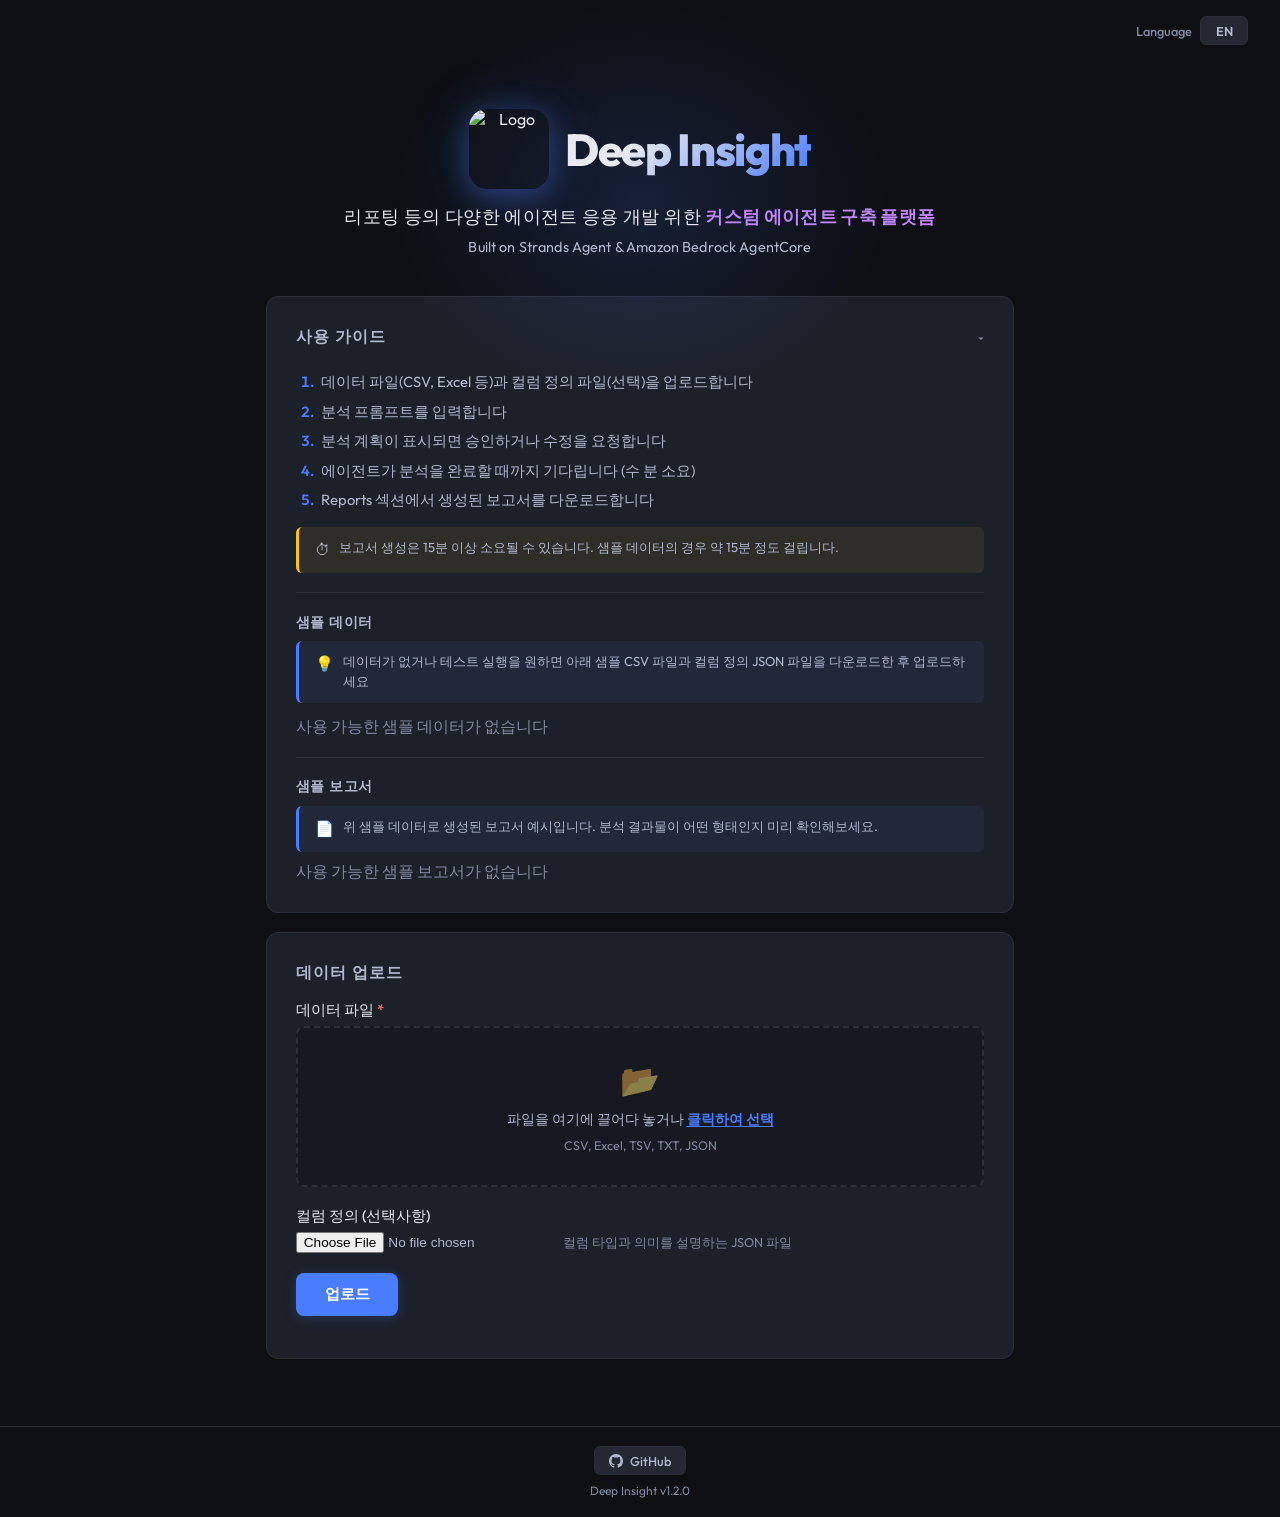
==== deep-insight-web/static/index.html @ 96669c36 "[ADD] Web UI v1.1.0 — deep-insight-web with browser-based data analysis interface" ====
<!DOCTYPE html>
<html lang="ko">
<head>
    <meta charset="UTF-8">
    <meta name="viewport" content="width=device-width, initial-scale=1.0">
    <title>Deep Insight</title>
    <link rel="preconnect" href="https://fonts.googleapis.com">
    <link href="https://fonts.googleapis.com/css2?family=Outfit:wght@300;400;500;600;700;800&family=JetBrains+Mono:wght@400;500&display=swap" rel="stylesheet">
    <style>
        :root {
            --bg-deep: #0d0f13;
            --bg-surface: #161921;
            --bg-card: #1c2029;
            --bg-elevated: #232833;
            --border: #2a2f3a;
            --border-hover: #3d445a;
            --text-primary: #e8eaf0;
            --text-secondary: #b0b8ce;
            --text-muted: #7f88a0;
            --accent: #4a7cff;
            --accent-glow: rgba(74, 124, 255, 0.15);
            --accent-hover: #6190ff;
            --green: #34d399;
            --green-bg: rgba(52, 211, 153, 0.1);
            --green-border: rgba(52, 211, 153, 0.25);
            --red: #f87171;
            --amber: #fbbf24;
            --radius: 12px;
            --radius-sm: 8px;
            --radius-xs: 6px;
            --font-display: 'Outfit', sans-serif;
            --font-mono: 'JetBrains Mono', monospace;
        }

        * { margin: 0; padding: 0; box-sizing: border-box; }

        body {
            font-family: var(--font-display);
            background: var(--bg-deep);
            color: var(--text-primary);
            min-height: 100vh;
            display: flex;
            flex-direction: column;
        }

        /* ===== Top Bar ===== */
        .top-bar {
            display: flex;
            justify-content: flex-end;
            padding: 1rem 2rem;
        }
        .lang-area { display: flex; align-items: center; gap: 0.5rem; }
        .lang-label { color: var(--text-muted); font-size: 0.8rem; font-weight: 500; }
        .lang-toggle {
            background: var(--bg-elevated);
            color: var(--text-secondary);
            border: 1px solid var(--border);
            border-radius: var(--radius-xs);
            padding: 0.35rem 0.9rem;
            font-size: 0.8rem;
            font-family: var(--font-display);
            font-weight: 600;
            cursor: pointer;
            transition: all 0.2s;
        }
        .lang-toggle:hover { color: var(--text-primary); border-color: var(--border-hover); background: var(--bg-card); }

        /* ===== Hero Section ===== */
        .hero {
            text-align: center;
            padding: 3rem 1rem 2.5rem;
            position: relative;
        }
        .hero::before {
            content: '';
            position: absolute;
            top: -60px;
            left: 50%;
            transform: translateX(-50%);
            width: 500px;
            height: 400px;
            background: radial-gradient(ellipse, var(--accent-glow) 0%, transparent 70%);
            pointer-events: none;
            z-index: 0;
        }
        .hero-logo-wrap {
            position: relative;
            z-index: 1;
            display: flex;
            align-items: center;
            justify-content: center;
            gap: 1rem;
            margin-bottom: 0.8rem;
        }
        .hero-logo {
            width: 80px;
            height: 80px;
            border-radius: 18px;
            box-shadow: 0 6px 30px rgba(74, 124, 255, 0.4), 0 0 60px rgba(74, 124, 255, 0.15);
        }
        .hero-title {
            font-size: 2.8rem;
            font-weight: 800;
            letter-spacing: -0.03em;
            background: linear-gradient(135deg, #e8eaf0 30%, var(--accent) 100%);
            -webkit-background-clip: text;
            -webkit-text-fill-color: transparent;
            background-clip: text;
        }
        .hero-tagline {
            position: relative;
            z-index: 1;
            color: var(--text-primary);
            font-size: 1.1rem;
            font-weight: 400;
            letter-spacing: 0.02em;
            line-height: 1.7;
        }
        .hero-tagline .highlight {
            color: #c084fc;
            font-weight: 600;
        }
        .hero-subtitle {
            position: relative;
            z-index: 1;
            color: var(--text-secondary);
            font-size: 0.9rem;
            font-weight: 400;
            margin-top: 0.4rem;
            letter-spacing: 0.01em;
        }

        /* ===== Main ===== */
        main {
            flex: 1;
            max-width: 780px;
            width: 100%;
            margin: 0 auto;
            padding: 0 1rem 3rem;
        }

        /* ===== Card ===== */
        .card {
            background: var(--bg-card);
            border: 1px solid var(--border);
            border-radius: var(--radius);
            padding: 1.8rem;
            margin-bottom: 1.2rem;
            transition: border-color 0.2s;
        }
        .card:hover { border-color: var(--border-hover); }
        .card h2 {
            font-size: 1rem;
            font-weight: 600;
            color: var(--text-secondary);
            text-transform: uppercase;
            letter-spacing: 0.08em;
            margin-bottom: 1rem;
        }

        /* ===== Guide ===== */
        .guide-header {
            display: flex;
            justify-content: space-between;
            align-items: center;
            cursor: pointer;
            user-select: none;
        }
        .guide-header h2 { margin-bottom: 0; }
        .guide-arrow {
            font-size: 0.75rem;
            color: var(--text-muted);
            transition: transform 0.25s;
        }
        .guide-arrow.collapsed { transform: rotate(-90deg); }
        .guide-body { margin-top: 1.2rem; }
        .guide-steps {
            padding-left: 1.3rem;
            line-height: 2;
            color: var(--text-secondary);
            font-size: 0.92rem;
        }
        .guide-steps li { padding-left: 0.3rem; }
        .guide-steps li::marker { color: var(--accent); font-weight: 600; }
        .guide-divider {
            border: none;
            border-top: 1px solid var(--border);
            margin: 1.2rem 0;
        }

        /* ===== Sample Data ===== */
        .sample-data-section h3 {
            font-size: 0.85rem;
            color: var(--text-secondary);
            font-weight: 600;
            margin-bottom: 0.6rem;
            text-transform: uppercase;
            letter-spacing: 0.05em;
        }
        .sample-link {
            display: inline-flex;
            align-items: center;
            gap: 0.4rem;
            margin: 0.2rem 0.4rem 0.2rem 0;
            padding: 0.4rem 0.9rem;
            background: var(--bg-elevated);
            color: var(--accent);
            border: 1px solid var(--border);
            border-radius: var(--radius-xs);
            text-decoration: none;
            font-size: 0.82rem;
            font-weight: 500;
            transition: all 0.2s;
        }
        .sample-link:hover {
            background: var(--accent-glow);
            border-color: var(--accent);
        }
        .sample-link::before {
            content: '↓';
            font-size: 0.75rem;
            opacity: 0.6;
        }

        /* ===== Upload ===== */
        .field { margin-bottom: 1.2rem; }
        label {
            display: block;
            margin-bottom: 0.4rem;
            font-weight: 500;
            font-size: 0.92rem;
            color: var(--text-primary);
        }
        label .req { color: var(--red); margin-left: 0.2rem; }
        .field small { color: var(--text-muted); font-size: 0.8rem; }

        /* Drag & drop zone */
        .drop-zone {
            border: 2px dashed var(--border);
            border-radius: var(--radius-sm);
            padding: 2rem;
            text-align: center;
            cursor: pointer;
            transition: all 0.25s;
            background: var(--bg-surface);
            position: relative;
        }
        .drop-zone:hover, .drop-zone.dragover {
            border-color: var(--accent);
            background: var(--accent-glow);
        }
        .drop-zone-icon {
            font-size: 2rem;
            margin-bottom: 0.5rem;
            opacity: 0.5;
        }
        .drop-zone-text {
            color: var(--text-secondary);
            font-size: 0.9rem;
            line-height: 1.6;
        }
        .drop-zone-text .browse {
            color: var(--accent);
            font-weight: 600;
            text-decoration: underline;
            text-underline-offset: 2px;
        }
        .drop-zone-hint {
            color: var(--text-muted);
            font-size: 0.78rem;
            margin-top: 0.4rem;
        }
        .drop-zone input[type="file"] {
            position: absolute;
            inset: 0;
            opacity: 0;
            cursor: pointer;
        }
        .file-selected {
            display: inline-flex;
            align-items: center;
            gap: 0.4rem;
            margin-top: 0.6rem;
            padding: 0.35rem 0.8rem;
            background: var(--green-bg);
            border: 1px solid var(--green-border);
            border-radius: var(--radius-xs);
            color: var(--green);
            font-size: 0.82rem;
            font-weight: 500;
        }
        .file-selected .remove-file {
            cursor: pointer;
            opacity: 0.6;
            margin-left: 0.3rem;
        }
        .file-selected .remove-file:hover { opacity: 1; }

        /* Column def file input */
        .coldef-input {
            display: flex;
            align-items: center;
            gap: 0.6rem;
        }
        .coldef-input input[type="file"] { color: var(--text-secondary); font-size: 0.85rem; }

        /* ===== Buttons ===== */
        .btn {
            font-family: var(--font-display);
            font-weight: 600;
            border: none;
            border-radius: var(--radius-sm);
            padding: 0.7rem 1.8rem;
            font-size: 0.95rem;
            cursor: pointer;
            transition: all 0.2s;
            display: inline-flex;
            align-items: center;
            gap: 0.5rem;
        }
        .btn-primary {
            background: var(--accent);
            color: #fff;
            box-shadow: 0 2px 12px rgba(74, 124, 255, 0.25);
        }
        .btn-primary:hover { background: var(--accent-hover); box-shadow: 0 4px 20px rgba(74, 124, 255, 0.35); }
        .btn-primary:disabled { background: var(--bg-elevated); color: var(--text-muted); box-shadow: none; cursor: not-allowed; }
        .btn-green { background: var(--green); color: #0d0f13; }
        .btn-green:hover { background: #5ee3b4; }
        .btn-red { background: var(--red); color: #fff; }
        .btn-red:hover { background: #fca5a5; }

        #status {
            margin-top: 0.8rem;
            color: var(--text-muted);
            font-size: 0.88rem;
        }

        /* ===== Analyze Section (progressive disclosure) ===== */
        .analyze-card {
            border-color: var(--accent);
            border-width: 1px;
            animation: slideUp 0.4s ease-out;
        }
        @keyframes slideUp {
            from { opacity: 0; transform: translateY(16px); }
            to { opacity: 1; transform: translateY(0); }
        }

        /* Prompt textarea */
        textarea {
            width: 100%;
            padding: 0.8rem 1rem;
            background: var(--bg-surface);
            color: var(--text-primary);
            border: 1px solid var(--border);
            border-radius: var(--radius-sm);
            font-family: var(--font-display);
            font-size: 0.95rem;
            resize: vertical;
            line-height: 1.6;
            transition: border-color 0.2s;
        }
        textarea:focus { outline: none; border-color: var(--accent); box-shadow: 0 0 0 3px var(--accent-glow); }
        textarea::placeholder { color: var(--text-muted); }

        /* ===== Prompt Examples (chips under textarea) ===== */
        .prompt-examples-area {
            margin-top: 0.8rem;
        }
        .prompt-examples-label {
            font-size: 0.78rem;
            color: var(--text-muted);
            font-weight: 500;
            margin-bottom: 0.5rem;
            display: flex;
            align-items: center;
            gap: 0.4rem;
        }
        .prompt-examples-label::before {
            content: '💡';
            font-size: 0.85rem;
        }
        .prompt-chip {
            display: block;
            width: 100%;
            text-align: left;
            background: var(--bg-surface);
            border: 1px solid var(--border);
            border-radius: var(--radius-sm);
            padding: 0.6rem 0.9rem;
            margin-bottom: 0.4rem;
            color: var(--text-secondary);
            font-family: var(--font-display);
            font-size: 0.85rem;
            line-height: 1.5;
            cursor: pointer;
            transition: all 0.2s;
        }
        .prompt-chip:hover {
            border-color: var(--accent);
            background: var(--accent-glow);
            color: var(--text-primary);
        }
        .prompt-tag {
            display: inline-block;
            font-size: 0.68rem;
            padding: 0.12rem 0.45rem;
            border-radius: 4px;
            margin-right: 0.5rem;
            font-weight: 700;
            text-transform: uppercase;
            letter-spacing: 0.04em;
            vertical-align: middle;
        }
        .tag-simple { background: rgba(52, 211, 153, 0.15); color: var(--green); border: 1px solid var(--green-border); }
        .tag-detailed { background: rgba(74, 124, 255, 0.12); color: var(--accent); border: 1px solid rgba(74, 124, 255, 0.25); }

        /* Analyze button row */
        .analyze-row {
            display: flex;
            justify-content: flex-end;
            margin-top: 1rem;
        }

        /* ===== Output ===== */
        #output {
            background: var(--bg-deep);
            color: var(--text-primary);
            border-radius: var(--radius-sm);
            border: 1px solid var(--border);
            padding: 1rem;
            font-family: var(--font-mono);
            font-size: 0.82rem;
            white-space: pre-wrap;
            max-height: 500px;
            overflow-y: auto;
            line-height: 1.6;
        }
        .event-reasoning { color: var(--text-muted); }
        .event-text { color: var(--text-primary); }
        .event-error { color: var(--red); }
        .event-done { color: var(--green); font-weight: 600; }

        .section-note {
            font-size: 0.82rem;
            color: var(--text-secondary);
            margin-bottom: 1rem;
            line-height: 1.5;
        }
        .callout {
            display: flex;
            align-items: flex-start;
            gap: 0.6rem;
            padding: 0.7rem 1rem;
            border-radius: var(--radius-xs);
            font-size: 0.82rem;
            line-height: 1.5;
            margin-bottom: 0.8rem;
        }
        .callout-icon { flex-shrink: 0; font-size: 0.95rem; margin-top: 0.05rem; }
        .callout-amber {
            background: rgba(251, 191, 36, 0.08);
            border-left: 3px solid var(--amber);
            color: var(--text-secondary);
        }
        .callout-blue {
            background: rgba(74, 124, 255, 0.08);
            border-left: 3px solid var(--accent);
            color: var(--text-secondary);
        }

        .output-info {
            background: rgba(74, 124, 255, 0.08);
            border: 1px solid rgba(74, 124, 255, 0.2);
            border-radius: var(--radius-sm);
            padding: 0.7rem 1rem;
            margin-bottom: 0.8rem;
            color: var(--accent);
            font-size: 0.85rem;
            line-height: 1.5;
            display: flex;
            align-items: center;
            gap: 0.5rem;
        }
        .output-info .elapsed-timer { color: var(--text-muted); }
        @keyframes pulse-dot {
            0%, 100% { opacity: 1; }
            50% { opacity: 0.3; }
        }
        .pulse-dot {
            width: 8px; height: 8px;
            background: var(--accent);
            border-radius: 50%;
            flex-shrink: 0;
            animation: pulse-dot 1.5s ease-in-out infinite;
        }

        /* ===== Modal ===== */
        .modal-overlay {
            position: fixed;
            inset: 0;
            background: rgba(0,0,0,0.75);
            backdrop-filter: blur(4px);
            display: flex;
            align-items: center;
            justify-content: center;
            z-index: 100;
        }
        .modal {
            background: var(--bg-card);
            border: 1px solid var(--border);
            border-radius: var(--radius);
            width: 90%;
            max-width: 700px;
            max-height: 85vh;
            display: flex;
            flex-direction: column;
            box-shadow: 0 16px 60px rgba(0,0,0,0.5);
        }
        .modal-header {
            padding: 1.2rem 1.5rem;
            border-bottom: 1px solid var(--border);
            display: flex;
            justify-content: space-between;
            align-items: center;
        }
        .modal-header h3 { font-size: 1.05rem; font-weight: 600; }
        .modal-header .meta { color: var(--text-muted); font-size: 0.82rem; }
        .modal-guide {
            padding: 1rem 1.5rem 0.5rem;
        }
        .modal-guide-text {
            color: var(--text-secondary);
            font-size: 0.85rem;
            line-height: 1.6;
            margin-bottom: 0.5rem;
        }
        .modal-guide-option {
            font-size: 0.84rem;
            line-height: 1.7;
            padding-left: 0.2rem;
        }
        .modal-guide-option .opt-approve { color: var(--green); font-weight: 600; }
        .modal-guide-option .opt-revise { color: var(--amber); font-weight: 600; }
        .modal-guide-examples {
            margin-top: 0.5rem;
            font-size: 0.78rem;
            color: var(--text-muted);
            font-style: italic;
        }
        .modal-body { padding: 1.2rem 1.5rem; overflow-y: auto; flex: 1; }
        #plan-text {
            background: var(--bg-deep);
            border: 1px solid var(--border);
            border-radius: var(--radius-sm);
            padding: 1rem;
            font-family: var(--font-mono);
            font-size: 0.82rem;
            white-space: pre-wrap;
            max-height: 40vh;
            overflow-y: auto;
        }
        .modal-actions {
            padding: 1.2rem 1.5rem;
            border-top: 1px solid var(--border);
            display: flex;
            flex-direction: column;
            gap: 0.8rem;
        }
        .action-zone {
            border: 1px solid var(--border);
            border-radius: var(--radius-sm);
            padding: 1rem 1.2rem;
            transition: border-color 0.2s;
        }
        .action-zone-approve {
            background: rgba(52, 211, 153, 0.04);
            border-color: var(--green-border);
            display: flex;
            align-items: center;
            justify-content: space-between;
        }
        .action-zone-approve:hover { border-color: var(--green); }
        .zone-label {
            font-size: 0.85rem;
            color: var(--text-secondary);
            font-weight: 500;
            display: flex;
            align-items: center;
            gap: 0.5rem;
        }
        .zone-label .zone-icon { font-size: 1rem; }
        .action-zone-revise {
            background: rgba(251, 191, 36, 0.03);
            border-color: rgba(251, 191, 36, 0.15);
        }
        .action-zone-revise:hover { border-color: var(--amber); }
        .revise-header {
            display: flex;
            align-items: center;
            justify-content: space-between;
            margin-bottom: 0.7rem;
        }
        #feedback-input {
            width: 100%;
            padding: 0.6rem 0.8rem;
            background: var(--bg-surface);
            color: var(--text-primary);
            border: 1px solid var(--border);
            border-radius: var(--radius-xs);
            font-family: var(--font-display);
            font-size: 0.88rem;
            transition: border-color 0.2s;
        }
        #feedback-input::placeholder { color: var(--text-muted); }
        #feedback-input:focus { outline: none; border-color: var(--amber); box-shadow: 0 0 0 3px rgba(251, 191, 36, 0.1); }
        .revise-footer {
            display: flex;
            justify-content: flex-end;
            margin-top: 0.6rem;
        }
        .btn-amber { background: var(--amber); color: #0d0f13; font-weight: 700; }
        .btn-amber:hover { background: #fcd34d; }
        .btn-amber:disabled { background: var(--bg-elevated); color: var(--text-muted); cursor: not-allowed; }

        /* ===== Reports ===== */
        .report-group { margin-bottom: 1rem; }
        .report-group:last-child { margin-bottom: 0; }
        .report-group-title { font-size: 0.8rem; color: var(--text-muted); margin-bottom: 0.4rem; font-weight: 500; text-transform: uppercase; letter-spacing: 0.05em; }
        .report-item {
            display: flex;
            align-items: center;
            padding: 0.55rem 0;
            border-bottom: 1px solid var(--border);
        }
        .report-item:last-child { border-bottom: none; }
        .ext-badge {
            display: inline-block;
            padding: 0.15rem 0.55rem;
            border-radius: 4px;
            font-size: 0.72rem;
            font-weight: 700;
            text-transform: uppercase;
            margin-right: 0.7rem;
            min-width: 3rem;
            text-align: center;
            letter-spacing: 0.03em;
        }
        .ext-docx { background: rgba(74, 124, 255, 0.15); color: var(--accent); }
        .ext-pdf { background: rgba(248, 113, 113, 0.15); color: var(--red); }
        .ext-txt { background: rgba(156, 163, 184, 0.15); color: var(--text-secondary); }
        .ext-img { background: rgba(52, 211, 153, 0.15); color: var(--green); }
        .report-link {
            color: var(--accent);
            text-decoration: none;
            font-size: 0.88rem;
            font-weight: 500;
        }
        .report-link:hover { text-decoration: underline; text-underline-offset: 2px; }

        /* ===== Footer ===== */
        footer {
            border-top: 1px solid var(--border);
            padding: 1.2rem 2rem;
            text-align: center;
        }
        .footer-links { display: flex; justify-content: center; gap: 0.8rem; margin-bottom: 0.5rem; }
        .footer-link {
            display: inline-flex;
            align-items: center;
            gap: 0.4rem;
            color: var(--text-secondary);
            background: var(--bg-elevated);
            border: 1px solid var(--border);
            border-radius: var(--radius-xs);
            padding: 0.35rem 0.9rem;
            text-decoration: none;
            font-size: 0.8rem;
            font-weight: 500;
            transition: all 0.2s;
        }
        .footer-link:hover { border-color: var(--accent); color: var(--accent); }
        .footer-link svg { width: 14px; height: 14px; fill: currentColor; }
        .footer-version { color: var(--text-muted); font-size: 0.75rem; }

        /* ===== Utility ===== */
        .hidden { display: none !important; }

        /* ===== Responsive ===== */
        @media (max-width: 600px) {
            .hero-title { font-size: 2rem; }
            .hero-logo { width: 60px; height: 60px; }
            .card { padding: 1.3rem; }
        }
    </style>
</head>
<body>
    <!-- Top bar (language only) -->
    <div class="top-bar">
        <div class="lang-area">
            <span class="lang-label">Language</span>
            <button class="lang-toggle" id="lang-toggle" onclick="toggleLanguage()">EN</button>
        </div>
    </div>

    <!-- Hero -->
    <section class="hero">
        <div class="hero-logo-wrap">
            <img src="/static/logo.png" alt="Logo" class="hero-logo">
            <h1 class="hero-title">Deep Insight</h1>
        </div>
        <p class="hero-tagline"><span data-i18n="hero_tagline_prefix">리포팅 등의 다양한 에이전트 응용 개발 위한 </span><span class="highlight" data-i18n="hero_tagline_highlight">커스텀 에이전트 구축 플랫폼</span></p>
        <p class="hero-subtitle" data-i18n="hero_subtitle">Built on Strands Agent &amp; Amazon Bedrock AgentCore</p>
    </section>

    <main>
        <!-- Guide -->
        <div class="card" id="guide-card">
            <div class="guide-header" onclick="toggleGuide()">
                <h2 data-i18n="guide_title">사용 가이드</h2>
                <span class="guide-arrow" id="guide-arrow">▾</span>
            </div>
            <div class="guide-body" id="guide-body">
                <ol class="guide-steps">
                    <li data-i18n="guide_step1">데이터 파일(CSV, Excel 등)과 컬럼 정의 파일(선택)을 업로드합니다</li>
                    <li data-i18n="guide_step2">분석 프롬프트를 입력합니다</li>
                    <li data-i18n="guide_step3">분석 계획이 표시되면 승인하거나 수정을 요청합니다</li>
                    <li data-i18n="guide_step4">에이전트가 분석을 완료할 때까지 기다립니다 (수 분 소요)</li>
                    <li data-i18n="guide_step5">Reports 섹션에서 생성된 보고서를 다운로드합니다</li>
                </ol>
                <div class="callout callout-amber" style="margin-top:0.8rem">
                    <span class="callout-icon">⏱</span>
                    <span data-i18n="guide_time_note">보고서 생성은 15분 이상 소요될 수 있습니다. 샘플 데이터의 경우 약 15분 정도 걸립니다.</span>
                </div>
                <hr class="guide-divider">
                <div class="sample-data-section">
                    <h3 data-i18n="sample_title">샘플 데이터</h3>
                    <div class="callout callout-blue">
                        <span class="callout-icon">💡</span>
                        <span data-i18n="sample_hint">데이터가 없거나 테스트 실행을 원하면 아래 샘플 CSV 파일과 컬럼 정의 JSON 파일을 다운로드한 후 업로드하세요</span>
                    </div>
                    <div id="sample-data-links"><span style="color:var(--text-muted)" data-i18n="sample_loading">로딩 중...</span></div>
                </div>
                <hr class="guide-divider">
                <div class="sample-data-section">
                    <h3 data-i18n="sample_reports_title">샘플 보고서</h3>
                    <div class="callout callout-blue" style="margin-bottom:0.6rem">
                        <span class="callout-icon">📄</span>
                        <span data-i18n="sample_reports_hint">위 샘플 데이터로 생성된 보고서 예시입니다. 분석 결과물이 어떤 형태인지 미리 확인해보세요.</span>
                    </div>
                    <div id="sample-reports-links"><span style="color:var(--text-muted)" data-i18n="sample_loading">로딩 중...</span></div>
                </div>
            </div>
        </div>

        <!-- Upload -->
        <div class="card" id="upload-card">
            <h2 data-i18n="upload_title">데이터 업로드</h2>
            <form id="upload-form">
                <div class="field">
                    <label for="data-file"><span data-i18n="upload_data_label">데이터 파일</span><span class="req">*</span></label>
                    <div class="drop-zone" id="drop-zone">
                        <input type="file" id="data-file" accept=".csv,.xlsx,.xls,.tsv,.txt,.json" required>
                        <div class="drop-zone-icon">📂</div>
                        <div class="drop-zone-text">
                            <span data-i18n="drop_text">파일을 여기에 끌어다 놓거나 </span><span class="browse" data-i18n="drop_browse">클릭하여 선택</span>
                        </div>
                        <div class="drop-zone-hint" data-i18n="upload_data_hint">CSV, Excel, TSV, TXT, JSON</div>
                    </div>
                    <div id="selected-file" class="hidden"></div>
                </div>
                <div class="field">
                    <label for="col-def" data-i18n="upload_coldef_label">컬럼 정의 (선택사항)</label>
                    <div class="coldef-input">
                        <input type="file" id="col-def" accept=".json">
                        <small data-i18n="upload_coldef_hint">컬럼 타입과 의미를 설명하는 JSON 파일</small>
                    </div>
                </div>
                <button type="submit" id="upload-btn" class="btn btn-primary" data-i18n="upload_btn">업로드</button>
            </form>
            <div id="status"></div>
        </div>

        <!-- Analyze (shown after upload) -->
        <div id="analyze-section" class="card analyze-card hidden">
            <h2 data-i18n="analyze_title">분석</h2>
            <div class="field">
                <label for="query" data-i18n="analyze_query_label">프롬프트</label>
                <textarea id="query" rows="3" data-i18n-placeholder="analyze_placeholder"></textarea>
            </div>
            <!-- Prompt examples (repositioned here) -->
            <div class="prompt-examples-area">
                <div class="prompt-examples-label" data-i18n="prompt_examples_label">예시를 클릭하면 자동 입력됩니다</div>
                <div id="prompt-examples"></div>
            </div>
            <div class="analyze-row">
                <button id="analyze-btn" class="btn btn-primary" disabled data-i18n="analyze_btn">🔍 분석 시작</button>
            </div>
        </div>

        <!-- Output -->
        <div id="output-section" class="card hidden">
            <h2 data-i18n="output_title">출력</h2>
            <div class="callout callout-amber">
                <span class="callout-icon">⏱</span>
                <span data-i18n-html="output_note">스트리밍 출력은 5분 이상 소요될 수 있습니다. <strong>Tool calling → Coder</strong> 표시 후 다음 스트리밍까지 <strong>약 2분 이내</strong> 걸립니다.</span>
            </div>
            <div id="output-info" class="output-info">
                <span class="pulse-dot"></span>
                <span data-i18n="output_waiting">분석 중... 스트림이 연결되면 출력이 표시됩니다. 데이터 크기와 프롬프트에 따라 약 15분 정도 소요될 수 있습니다.</span>
                <span class="elapsed-timer" id="elapsed-timer"></span>
            </div>
            <div id="output"></div>
        </div>

        <!-- Reports -->
        <div id="download-section" class="card hidden">
            <h2 data-i18n="reports_title">보고서</h2>
            <p class="section-note" data-i18n="reports_note">브라우저 우측 상단에 보안되지 않은 다운로드 경고가 표시되면 허용 버튼을 클릭하세요 (HTTP 연결)</p>
            <div id="download-list"></div>
        </div>
    </main>

    <!-- Plan review modal -->
    <div id="plan-modal" class="modal-overlay hidden">
        <div class="modal">
            <div class="modal-header">
                <h3 data-i18n="modal_title">분석 계획 검토</h3>
                <span class="meta">
                    <span data-i18n="modal_revision">수정 횟수</span>: <span id="modal-revision">1</span>/<span id="modal-max">10</span>
                    &mdash; <span data-i18n="modal_timeout">남은 시간</span>: <span id="modal-countdown">300</span>s
                </span>
            </div>
            <div class="modal-guide">
                <p class="modal-guide-text" data-i18n="modal_guide_desc">아래 분석 계획을 검토한 후 승인 또는 수정 요청을 선택하세요.</p>
                <div class="modal-guide-option">
                    <span class="opt-approve" data-i18n="modal_guide_approve">✓ 승인</span> — <span data-i18n="modal_guide_approve_desc">이 계획대로 분석을 시작합니다</span>
                </div>
                <div class="modal-guide-option">
                    <span class="opt-revise" data-i18n="modal_guide_revise">✎ 수정 요청</span> — <span data-i18n="modal_guide_revise_desc">피드백을 입력하면 계획이 수정됩니다 (최대 10회)</span>
                </div>
                <div class="modal-guide-examples" data-i18n="modal_guide_examples">예: "주간 매출 추이를 추가해줘", "매출 건수 차트는 삭제해줘", "시계열 차트를 추가해줘"</div>
            </div>
            <div class="modal-body">
                <div id="plan-text"></div>
            </div>
            <div class="modal-actions">
                <div class="action-zone action-zone-approve">
                    <span class="zone-label">
                        <span class="zone-icon">✓</span>
                        <span data-i18n="modal_zone_approve">이 계획대로 진행</span>
                    </span>
                    <button class="btn btn-green" id="approve-btn" data-i18n="modal_approve">승인</button>
                </div>
                <div class="action-zone action-zone-revise">
                    <div class="revise-header">
                        <span class="zone-label">
                            <span class="zone-icon">✎</span>
                            <span data-i18n="modal_zone_revise">수정 요청</span>
                        </span>
                    </div>
                    <input type="text" id="feedback-input" data-i18n-placeholder="modal_feedback_placeholder">
                    <div class="revise-footer">
                        <button class="btn btn-amber" id="reject-btn" disabled data-i18n="modal_revise_btn">수정 요청</button>
                    </div>
                </div>
            </div>
        </div>
    </div>

    <footer>
        <div class="footer-links">
            <a class="footer-link" href="https://github.com/aws-samples/sample-deep-insight" target="_blank">
                <svg viewBox="0 0 16 16"><path d="M8 0C3.58 0 0 3.58 0 8c0 3.54 2.29 6.53 5.47 7.59.4.07.55-.17.55-.38 0-.19-.01-.82-.01-1.49-2.01.37-2.53-.49-2.69-.94-.09-.23-.48-.94-.82-1.13-.28-.15-.68-.52-.01-.53.63-.01 1.08.58 1.23.82.72 1.21 1.87.87 2.33.66.07-.52.28-.87.51-1.07-1.78-.2-3.64-.89-3.64-3.95 0-.87.31-1.59.82-2.15-.08-.2-.36-1.02.08-2.12 0 0 .67-.21 2.2.82.64-.18 1.32-.27 2-.27.68 0 1.36.09 2 .27 1.53-1.04 2.2-.82 2.2-.82.44 1.1.16 1.92.08 2.12.51.56.82 1.27.82 2.15 0 3.07-1.87 3.75-3.65 3.95.29.25.54.73.54 1.48 0 1.07-.01 1.93-.01 2.2 0 .21.15.46.55.38A8.013 8.013 0 0016 8c0-4.42-3.58-8-8-8z"/></svg>
                GitHub
            </a>
        </div>
        <div class="footer-version">Deep Insight v1.2.0</div>
    </footer>

    <script>
        // ==================== i18n ====================
        const translations = {
            ko: {
                hero_tagline_prefix: "리포팅 등의 다양한 에이전트 응용 개발 위한 ",
                hero_tagline_highlight: "커스텀 에이전트 구축 플랫폼",
                hero_subtitle: "Built on Strands Agent & Amazon Bedrock AgentCore",
                guide_title: "사용 가이드",
                guide_step1: "데이터 파일(CSV, Excel 등)과 컬럼 정의 파일(선택)을 업로드합니다",
                guide_step2: "분석 프롬프트를 입력합니다",
                guide_step3: "분석 계획이 표시되면 승인하거나 수정을 요청합니다",
                guide_step4: "에이전트가 분석을 완료할 때까지 기다립니다 (수 분 소요)",
                guide_step5: "Reports 섹션에서 생성된 보고서를 다운로드합니다",
                guide_time_note: "보고서 생성은 15분 이상 소요될 수 있습니다. 샘플 데이터의 경우 약 15분 정도 걸립니다.",
                prompt_examples_label: "예시를 클릭하면 자동 입력됩니다",
                prompt_tag_simple: "간단",
                prompt_tag_detailed: "상세",
                prompt_simple_1: "데이터의 핵심 지표를 요약해줘",
                prompt_simple_2: "총 매출액을 계산해줘. 결과를 DOCX로 저장해줘",
                prompt_detailed_1: "데이터에서 비즈니스 성장 기회를 발굴해줘: 숨겨진 고객 패턴과 세그먼트를 발견하고, 수익 최적화 방안을 제시하며, 마케팅과 운영 효율성을 높일 수 있는 개선점을 찾고, 다음 달 매출을 크게 늘릴 수 있는 실행 가능한 전략 3가지를 우선순위와 기대 효과를 포함해서 제안해줘. 결과는 DOCX로 저장해줘",
                sample_title: "샘플 데이터",
                sample_hint: "데이터가 없거나 테스트 실행을 원하면 아래 샘플 CSV 파일과 컬럼 정의 JSON 파일을 다운로드한 후 업로드하세요",
                sample_loading: "로딩 중...",
                sample_none: "사용 가능한 샘플 데이터가 없습니다",
                sample_reports_title: "샘플 보고서",
                sample_reports_hint: "위 샘플 데이터로 생성된 보고서 예시입니다. 분석 결과물이 어떤 형태인지 미리 확인해보세요.",
                sample_reports_none: "사용 가능한 샘플 보고서가 없습니다",
                upload_title: "데이터 업로드",
                upload_data_label: "데이터 파일",
                upload_data_hint: "CSV, Excel, TSV, TXT, JSON",
                upload_coldef_label: "컬럼 정의 (선택사항)",
                upload_coldef_hint: "컬럼 타입과 의미를 설명하는 JSON 파일",
                upload_btn: "업로드",
                drop_text: "파일을 여기에 끌어다 놓거나 ",
                drop_browse: "클릭하여 선택",
                file_selected: "선택됨: ",
                analyze_title: "분석",
                analyze_query_label: "프롬프트",
                analyze_placeholder: "예: 매출 트렌드를 분석하고 보고서를 만들어주세요",
                analyze_btn: "🔍 분석 시작",
                output_title: "출력",
                output_note: "스트리밍 출력은 5분 이상 소요될 수 있습니다. <strong>Tool calling → Coder</strong> 표시 후 다음 스트리밍까지 <strong>약 2분 이내</strong> 걸립니다.",
                output_waiting: "분석 중... 스트림이 연결되면 출력이 표시됩니다. 데이터 크기와 프롬프트에 따라 약 15분 정도 소요될 수 있습니다.",
                reports_title: "보고서",
                reports_note: "브라우저 우측 상단에 보안되지 않은 다운로드 경고가 표시되면 허용 버튼을 클릭하세요 (HTTP 연결)",
                modal_title: "분석 계획 검토",
                modal_guide_desc: "아래 분석 계획을 검토한 후 승인 또는 수정 요청을 선택하세요.",
                modal_guide_approve: "✓ 승인",
                modal_guide_approve_desc: "이 계획대로 분석을 시작합니다",
                modal_guide_revise: "✎ 수정 요청",
                modal_guide_revise_desc: "피드백을 입력하면 계획이 수정됩니다 (최대 10회)",
                modal_guide_examples: "예: \"주간 매출 추이를 추가해줘\", \"매출 건수 차트는 삭제해줘\", \"시계열 차트를 추가해줘\"",
                modal_revision: "수정 횟수",
                modal_timeout: "남은 시간",
                modal_zone_approve: "이 계획대로 진행",
                modal_zone_revise: "수정 요청",
                modal_feedback_placeholder: "수정할 내용을 입력하세요...",
                modal_approve: "승인",
                modal_revise_btn: "수정 요청",
                report_group_documents: "문서",
                report_group_text: "텍스트",
                report_group_images: "이미지",
                status_uploading: "업로드 중...",
                status_upload_complete: "✓ 업로드 완료. Upload ID: ",
                status_upload_failed: "업로드 실패: ",
            },
            en: {
                hero_tagline_prefix: "A platform for building diverse agent applications including reporting — ",
                hero_tagline_highlight: "Custom Agent Builder",
                hero_subtitle: "Built on Strands Agent & Amazon Bedrock AgentCore",
                guide_title: "QUICK START GUIDE",
                guide_step1: "Upload your data file (CSV, Excel, etc.) and optional column definitions",
                guide_step2: "Enter an analysis prompt describing what you want to analyze",
                guide_step3: "Review the analysis plan when prompted and approve or request changes",
                guide_step4: "Wait for the agents to complete the analysis (may take several minutes)",
                guide_step5: "Download the generated reports from the Reports section",
                guide_time_note: "Report generation may take more than 15 minutes. For the sample data, it takes approximately 15 minutes.",
                prompt_examples_label: "Click an example to auto-fill",
                prompt_tag_simple: "Simple",
                prompt_tag_detailed: "Detailed",
                prompt_simple_1: "Summarize key metrics from the data",
                prompt_simple_2: "Calculate total sales. Save the result as DOCX",
                prompt_detailed_1: "Discover business growth opportunities from the data: find hidden customer patterns and segments, suggest revenue optimization strategies, identify improvements for marketing and operational efficiency, and propose 3 actionable strategies to significantly increase next month's sales with priorities and expected impact. Save the result as DOCX",
                sample_title: "SAMPLE DATA",
                sample_hint: "If you don't have data prepared or want to try a test run, download the sample CSV and column definition JSON files below, then upload them",
                sample_loading: "Loading...",
                sample_none: "No sample data available",
                sample_reports_title: "SAMPLE REPORTS",
                sample_reports_hint: "Example reports generated from the sample data above. Preview what analysis results look like.",
                sample_reports_none: "No sample reports available",
                upload_title: "UPLOAD DATA",
                upload_data_label: "Data file",
                upload_data_hint: "CSV, Excel, TSV, TXT, or JSON",
                upload_coldef_label: "Column definitions (optional)",
                upload_coldef_hint: "JSON file describing column types and meanings",
                upload_btn: "Upload",
                drop_text: "Drag & drop your file here or ",
                drop_browse: "click to browse",
                file_selected: "Selected: ",
                analyze_title: "ANALYZE",
                analyze_query_label: "Prompt",
                analyze_placeholder: "e.g. Analyze sales trends and generate a report",
                analyze_btn: "🔍 Analyze",
                output_title: "OUTPUT",
                output_note: "Streaming output may take more than 5 minutes. After <strong>Tool calling → Coder</strong> appears, the next streaming output takes <strong>under 2 minutes</strong>.",
                output_waiting: "Analyzing... Output will appear once the stream is available. This may take about 15 minutes depending on data size and prompt complexity.",
                reports_title: "REPORTS",
                reports_note: "If you see an insecure download warning in your browser, click Allow to proceed (HTTP connection)",
                modal_title: "Plan Review",
                modal_guide_desc: "Review the analysis plan below, then choose to approve or request revisions.",
                modal_guide_approve: "✓ Approve",
                modal_guide_approve_desc: "Start analysis with this plan",
                modal_guide_revise: "✎ Request Revision",
                modal_guide_revise_desc: "Enter feedback to revise the plan (up to 10 times)",
                modal_guide_examples: "e.g. \"Add weekly sales trend\", \"Remove sales count chart\", \"Add time-series chart\"",
                modal_revision: "Revisions",
                modal_timeout: "Time left",
                modal_zone_approve: "Proceed with this plan",
                modal_zone_revise: "Request Revision",
                modal_feedback_placeholder: "Enter what you'd like to change...",
                modal_approve: "Approve",
                modal_revise_btn: "Request Revision",
                report_group_documents: "Documents",
                report_group_text: "Text",
                report_group_images: "Images",
                status_uploading: "Uploading...",
                status_upload_complete: "✓ Upload complete. Upload ID: ",
                status_upload_failed: "Upload failed: ",
            }
        };

        let currentLang = "ko";

        function toggleLanguage() {
            currentLang = currentLang === "ko" ? "en" : "ko";
            applyLanguage();
        }

        function applyLanguage() {
            const t = translations[currentLang];
            document.getElementById("lang-toggle").textContent = currentLang === "ko" ? "EN" : "KR";
            document.querySelectorAll("[data-i18n]").forEach(el => {
                const key = el.getAttribute("data-i18n");
                if (t[key] !== undefined) el.textContent = t[key];
            });
            document.querySelectorAll("[data-i18n-html]").forEach(el => {
                const key = el.getAttribute("data-i18n-html");
                if (t[key] !== undefined) el.innerHTML = t[key];
            });
            document.querySelectorAll("[data-i18n-placeholder]").forEach(el => {
                const key = el.getAttribute("data-i18n-placeholder");
                if (t[key] !== undefined) el.placeholder = t[key];
            });
            renderPromptExamples();
            renderSampleDataLinks();
            renderSampleReportsLinks();
        }

        // ==================== Guide ====================
        let guideExpanded = true;
        function toggleGuide() {
            guideExpanded = !guideExpanded;
            document.getElementById("guide-body").classList.toggle("hidden", !guideExpanded);
            document.getElementById("guide-arrow").classList.toggle("collapsed", !guideExpanded);
        }

        // ==================== Prompt Examples ====================
        function renderPromptExamples() {
            const container = document.getElementById("prompt-examples");
            const t = translations[currentLang];
            const examples = [
                { tag: t.prompt_tag_simple, tagClass: "tag-simple", text: t.prompt_simple_1 },
                { tag: t.prompt_tag_simple, tagClass: "tag-simple", text: t.prompt_simple_2 },
                { tag: t.prompt_tag_detailed, tagClass: "tag-detailed", text: t.prompt_detailed_1 },
            ];
            container.innerHTML = "";
            for (const ex of examples) {
                const div = document.createElement("div");
                div.className = "prompt-chip";
                div.innerHTML = `<span class="prompt-tag ${ex.tagClass}">${ex.tag}</span>${ex.text}`;
                div.addEventListener("click", () => {
                    const q = document.getElementById("query");
                    if (q) { q.value = ex.text; q.focus(); }
                });
                container.appendChild(div);
            }
        }

        // ==================== Drag & Drop ====================
        const dropZone = document.getElementById("drop-zone");
        const dataFileInput = document.getElementById("data-file");
        const selectedFileDiv = document.getElementById("selected-file");

        dropZone.addEventListener("dragover", (e) => { e.preventDefault(); dropZone.classList.add("dragover"); });
        dropZone.addEventListener("dragleave", () => { dropZone.classList.remove("dragover"); });
        dropZone.addEventListener("drop", (e) => {
            e.preventDefault();
            dropZone.classList.remove("dragover");
            if (e.dataTransfer.files.length > 0) {
                dataFileInput.files = e.dataTransfer.files;
                showSelectedFile(e.dataTransfer.files[0].name);
            }
        });
        dataFileInput.addEventListener("change", () => {
            if (dataFileInput.files.length > 0) {
                showSelectedFile(dataFileInput.files[0].name);
            }
        });

        function showSelectedFile(name) {
            const t = translations[currentLang];
            selectedFileDiv.innerHTML = `<span class="file-selected">📄 ${t.file_selected || ""}${name} <span class="remove-file" onclick="clearFile()" title="Remove">✕</span></span>`;
            selectedFileDiv.classList.remove("hidden");
            dropZone.classList.add("hidden");
        }

        function clearFile() {
            dataFileInput.value = "";
            selectedFileDiv.innerHTML = "";
            selectedFileDiv.classList.add("hidden");
            dropZone.classList.remove("hidden");
        }

        // ==================== Sample Data ====================
        let allSampleDatasets = [];

        async function loadSampleData() {
            try {
                const res = await fetch("/sample-data");
                const data = await res.json();
                allSampleDatasets = data.datasets || [];
            } catch (err) {
                allSampleDatasets = [];
            }
            renderSampleDataLinks();
        }

        function renderSampleDataLinks() {
            const container = document.getElementById("sample-data-links");
            const t = translations[currentLang];
            const suffix = currentLang === "ko" ? "-kr" : "-en";
            const filtered = allSampleDatasets.filter(ds => ds.name.endsWith(suffix));
            if (filtered.length === 0) {
                container.innerHTML = `<span style="color:var(--text-muted)">${t.sample_none}</span>`;
                return;
            }
            container.innerHTML = "";
            for (const ds of filtered) {
                for (const file of ds.files) {
                    const a = document.createElement("a");
                    a.className = "sample-link";
                    a.href = `/sample-data/${encodeURIComponent(ds.name)}/${encodeURIComponent(file)}`;
                    a.download = file;
                    a.textContent = file;
                    container.appendChild(a);
                }
            }
        }

        // ==================== Sample Reports ====================
        let allSampleReports = [];

        async function loadSampleReports() {
            try {
                const res = await fetch("/sample-reports");
                const data = await res.json();
                allSampleReports = data.reports || [];
            } catch (err) {
                allSampleReports = [];
            }
            renderSampleReportsLinks();
        }

        function renderSampleReportsLinks() {
            const container = document.getElementById("sample-reports-links");
            const t = translations[currentLang];
            const langTag = currentLang === "ko" ? "_kr_" : "_en_";
            const filtered = allSampleReports.filter(name => name.includes(langTag));
            if (filtered.length === 0) {
                container.innerHTML = `<span style="color:var(--text-muted)">${t.sample_reports_none}</span>`;
                return;
            }
            container.innerHTML = "";
            for (const file of filtered) {
                const a = document.createElement("a");
                a.className = "sample-link";
                a.href = `/sample-reports/${encodeURIComponent(file)}`;
                a.download = file;
                a.textContent = file;
                container.appendChild(a);
            }
        }

        // ==================== State ====================
        let currentUploadId = null;
        let currentSessionId = null;
        let currentRequestId = null;
        let countdownTimer = null;
        let analysisStartTime = null;
        let elapsedTimer = null;
        let firstOutputReceived = false;

        const uploadForm = document.getElementById("upload-form");
        const uploadBtn = document.getElementById("upload-btn");
        const statusDiv = document.getElementById("status");
        const analyzeSection = document.getElementById("analyze-section");
        const analyzeBtn = document.getElementById("analyze-btn");
        const queryInput = document.getElementById("query");
        const outputSection = document.getElementById("output-section");
        const outputDiv = document.getElementById("output");
        const downloadSection = document.getElementById("download-section");
        const downloadList = document.getElementById("download-list");
        const planModal = document.getElementById("plan-modal");
        const planText = document.getElementById("plan-text");
        const modalRevision = document.getElementById("modal-revision");
        const modalMax = document.getElementById("modal-max");
        const modalCountdown = document.getElementById("modal-countdown");
        const feedbackInput = document.getElementById("feedback-input");
        const approveBtn = document.getElementById("approve-btn");
        const rejectBtn = document.getElementById("reject-btn");

        // ==================== Upload ====================
        uploadForm.addEventListener("submit", async (e) => {
            e.preventDefault();
            const dataFile = document.getElementById("data-file").files[0];
            if (!dataFile) return;

            const formData = new FormData();
            formData.append("data_file", dataFile);
            const colDef = document.getElementById("col-def").files[0];
            if (colDef) formData.append("column_definitions", colDef);

            uploadBtn.disabled = true;
            statusDiv.textContent = translations[currentLang].status_uploading;
            statusDiv.style.color = "var(--text-muted)";

            try {
                const res = await fetch("/upload", { method: "POST", body: formData });
                const data = await res.json();
                if (data.success) {
                    currentUploadId = data.upload_id;
                    statusDiv.textContent = translations[currentLang].status_upload_complete + data.upload_id;
                    statusDiv.style.color = "var(--green)";
                    analyzeSection.classList.remove("hidden");
                    analyzeBtn.disabled = false;
                    // Scroll to analyze section
                    analyzeSection.scrollIntoView({ behavior: 'smooth', block: 'center' });
                } else {
                    statusDiv.textContent = translations[currentLang].status_upload_failed + (data.error || "Unknown error");
                    statusDiv.style.color = "var(--red)";
                }
            } catch (err) {
                statusDiv.textContent = translations[currentLang].status_upload_failed + err.message;
                statusDiv.style.color = "var(--red)";
            } finally {
                uploadBtn.disabled = false;
            }
        });

        // ==================== Analyze ====================
        function appendOutput(text, className) {
            if (!firstOutputReceived) {
                firstOutputReceived = true;
                document.getElementById("output-info").classList.add("hidden");
            }
            const span = document.createElement("span");
            span.className = className || "";
            span.textContent = text;
            outputDiv.appendChild(span);
            outputDiv.scrollTop = outputDiv.scrollHeight;
        }

        function stopElapsedTimer() {
            if (elapsedTimer) { clearInterval(elapsedTimer); elapsedTimer = null; }
        }

        analyzeBtn.addEventListener("click", async () => {
            const query = queryInput.value.trim();
            if (!query || !currentUploadId) return;

            analyzeBtn.disabled = true;
            outputSection.classList.remove("hidden");
            outputDiv.textContent = "";
            analysisStartTime = new Date();
            firstOutputReceived = false;

            const outputInfo = document.getElementById("output-info");
            const elapsedEl = document.getElementById("elapsed-timer");
            outputInfo.classList.remove("hidden");
            if (elapsedTimer) clearInterval(elapsedTimer);
            elapsedTimer = setInterval(() => {
                const sec = Math.floor((new Date() - analysisStartTime) / 1000);
                const m = Math.floor(sec / 60);
                const s = sec % 60;
                elapsedEl.textContent = ` (${m}:${s.toString().padStart(2, "0")})`;
            }, 1000);

            try {
                const res = await fetch("/analyze", {
                    method: "POST",
                    headers: { "Content-Type": "application/json" },
                    body: JSON.stringify({ upload_id: currentUploadId, query }),
                });
                const reader = res.body.getReader();
                const decoder = new TextDecoder();
                let buffer = "";
                while (true) {
                    const { done, value } = await reader.read();
                    if (done) break;
                    buffer += decoder.decode(value, { stream: true });
                    const lines = buffer.split("\n");
                    buffer = lines.pop();
                    for (const line of lines) {
                        if (!line.startsWith("data: ")) continue;
                        try { handleSSEEvent(JSON.parse(line.slice(6))); } catch (_) {}
                    }
                }
            } catch (err) {
                stopElapsedTimer();
                appendOutput("\nError: " + err.message + "\n", "event-error");
            } finally {
                analyzeBtn.disabled = false;
            }
        });

        function handleSSEEvent(event) {
            switch (event.type) {
                case "agent_text_stream":
                    let text = event.text;
                    // Add line breaks before "Tool calling" markers
                    if (text.startsWith("Tool calling")) {
                        text = "\n\n" + text + "\n";
                    }
                    // Add line breaks before markdown headers (##, ###)
                    else if (/^#{1,4}\s/.test(text.trimStart())) {
                        text = "\n\n" + text + "\n";
                    }
                    // Add newline after sentences for readability
                    else if (/[!.:\n]$/.test(text.trimEnd())) {
                        text = text + "\n";
                    }
                    appendOutput(text, "event-text");
                    break;
                case "agent_reasoning_stream": appendOutput(event.text, "event-reasoning"); break;
                case "workflow_complete":
                    currentSessionId = event.session_id || null;
                    stopElapsedTimer();
                    appendOutput("\n[Analysis complete]\n", "event-done");
                    if (currentSessionId) fetchArtifactsWithRetry(currentSessionId);
                    break;
                case "error":
                    stopElapsedTimer();
                    appendOutput("\nError: " + event.text + "\n", "event-error");
                    break;
                case "done": break;
                case "plan_review_request": showPlanModal(event); break;
                case "plan_review_keepalive": updateCountdown(event.timeout_seconds - event.elapsed_seconds); break;
                default: if (event.text) appendOutput(event.text, "event-text");
            }
        }

        // ==================== Plan Modal ====================
        function showPlanModal(event) {
            currentRequestId = event.request_id;
            planText.textContent = event.plan;
            modalRevision.textContent = event.revision_count;
            modalMax.textContent = event.max_revisions;
            feedbackInput.value = "";
            startCountdown(event.timeout_seconds);
            planModal.classList.remove("hidden");
            appendOutput("\n[Plan review requested — revision " + event.revision_count + "/" + event.max_revisions + "]\n", "event-text");
        }

        function hidePlanModal() {
            planModal.classList.add("hidden");
            if (countdownTimer) { clearInterval(countdownTimer); countdownTimer = null; }
        }

        function startCountdown(seconds) {
            if (countdownTimer) clearInterval(countdownTimer);
            let remaining = seconds;
            modalCountdown.textContent = remaining;
            countdownTimer = setInterval(() => {
                remaining--;
                modalCountdown.textContent = Math.max(remaining, 0);
                if (remaining <= 0) { clearInterval(countdownTimer); countdownTimer = null; }
            }, 1000);
        }

        function updateCountdown(remaining) {
            modalCountdown.textContent = Math.max(Math.round(remaining), 0);
        }

        async function submitFeedback(approved) {
            if (!currentRequestId) return;
            const fb = feedbackInput.value.trim();
            hidePlanModal();
            appendOutput(approved ? "[Plan approved]\n" : "[Plan rejected: " + (fb || "no feedback") + "]\n", approved ? "event-done" : "event-error");
            try {
                await fetch("/feedback", {
                    method: "POST",
                    headers: { "Content-Type": "application/json" },
                    body: JSON.stringify({ request_id: currentRequestId, approved, feedback: fb }),
                });
            } catch (err) {
                appendOutput("Feedback submit failed: " + err.message + "\n", "event-error");
            }
        }

        approveBtn.addEventListener("click", () => submitFeedback(true));
        rejectBtn.addEventListener("click", () => submitFeedback(false));

        // Enable revise button only when feedback is entered
        feedbackInput.addEventListener("input", () => {
            rejectBtn.disabled = feedbackInput.value.trim().length === 0;
        });

        // Enter key submits revision
        feedbackInput.addEventListener("keydown", (e) => {
            if (e.key === "Enter" && feedbackInput.value.trim().length > 0) {
                e.preventDefault();
                submitFeedback(false);
            }
        });

        // ==================== Reports ====================
        const EXT_GROUPS = {
            documents: { label_key: "report_group_documents", extensions: [".docx", ".pdf"] },
            text:      { label_key: "report_group_text",      extensions: [".txt"] },
            images:    { label_key: "report_group_images",     extensions: [".png", ".jpg", ".jpeg", ".gif", ".svg"] },
        };
        const EXT_BADGE_CLASS = {
            ".docx": "ext-docx", ".pdf": "ext-pdf", ".txt": "ext-txt",
            ".png": "ext-img", ".jpg": "ext-img", ".jpeg": "ext-img", ".gif": "ext-img", ".svg": "ext-img",
        };

        function getFileExtension(name) {
            const dot = name.lastIndexOf(".");
            return dot >= 0 ? name.slice(dot).toLowerCase() : "";
        }

        function renderReportList(filenames, sessionId) {
            downloadList.innerHTML = "";
            const t = translations[currentLang];
            const grouped = {};
            for (const gk of Object.keys(EXT_GROUPS)) grouped[gk] = [];
            for (const name of filenames) {
                const ext = getFileExtension(name);
                for (const [gk, gd] of Object.entries(EXT_GROUPS)) {
                    if (gd.extensions.includes(ext)) { grouped[gk].push(name); break; }
                }
            }
            for (const [gk, gd] of Object.entries(EXT_GROUPS)) {
                const files = grouped[gk];
                if (files.length === 0) continue;
                const groupDiv = document.createElement("div");
                groupDiv.className = "report-group";
                const title = document.createElement("div");
                title.className = "report-group-title";
                title.setAttribute("data-i18n", gd.label_key);
                title.textContent = t[gd.label_key] || gk;
                groupDiv.appendChild(title);
                for (const name of files.sort()) {
                    const ext = getFileExtension(name);
                    const item = document.createElement("div");
                    item.className = "report-item";
                    const badge = document.createElement("span");
                    badge.className = "ext-badge " + (EXT_BADGE_CLASS[ext] || "ext-txt");
                    badge.textContent = ext.replace(".", "");
                    item.appendChild(badge);
                    const link = document.createElement("a");
                    link.className = "report-link";
                    link.href = "/download/" + encodeURIComponent(sessionId) + "/" + name.split("/").map(encodeURIComponent).join("/");
                    link.textContent = name.split("/").pop();
                    item.appendChild(link);
                    groupDiv.appendChild(item);
                }
                downloadList.appendChild(groupDiv);
            }
        }

        async function fetchArtifacts(sessionId) {
            try {
                const res = await fetch("/artifacts/" + encodeURIComponent(sessionId));
                const data = await res.json();
                if (data.success && data.filenames.length > 0) {
                    renderReportList(data.filenames, sessionId);
                    downloadSection.classList.remove("hidden");
                    return true;
                }
            } catch (err) {
                appendOutput("Failed to fetch artifacts: " + err.message + "\n", "event-error");
            }
            return false;
        }

        async function fetchArtifactsWithRetry(sessionId, retries = 10, delayMs = 15000) {
            appendOutput("[Waiting for reports to upload...]\n", "event-text");
            for (let i = 0; i < retries; i++) {
                await new Promise(r => setTimeout(r, delayMs));
                const found = await fetchArtifacts(sessionId);
                if (found) {
                    const endTime = new Date();
                    const elapsed = ((endTime - analysisStartTime) / 1000).toFixed(1);
                    const fmt = d => d.toLocaleTimeString();
                    appendOutput("[Reports ready]\n", "event-done");
                    appendOutput("Start: " + fmt(analysisStartTime) + "  End: " + fmt(endTime) + "  Elapsed: " + elapsed + "s (" + (elapsed / 60).toFixed(1) + "min)\n", "event-done");
                    return;
                }
            }
            appendOutput("[Reports not available yet. Try refreshing later.]\n", "event-error");
        }

        // ==================== Init ====================
        document.addEventListener("DOMContentLoaded", () => {
            applyLanguage();
            loadSampleData();
            loadSampleReports();
        });
    </script>
</body>
</html>
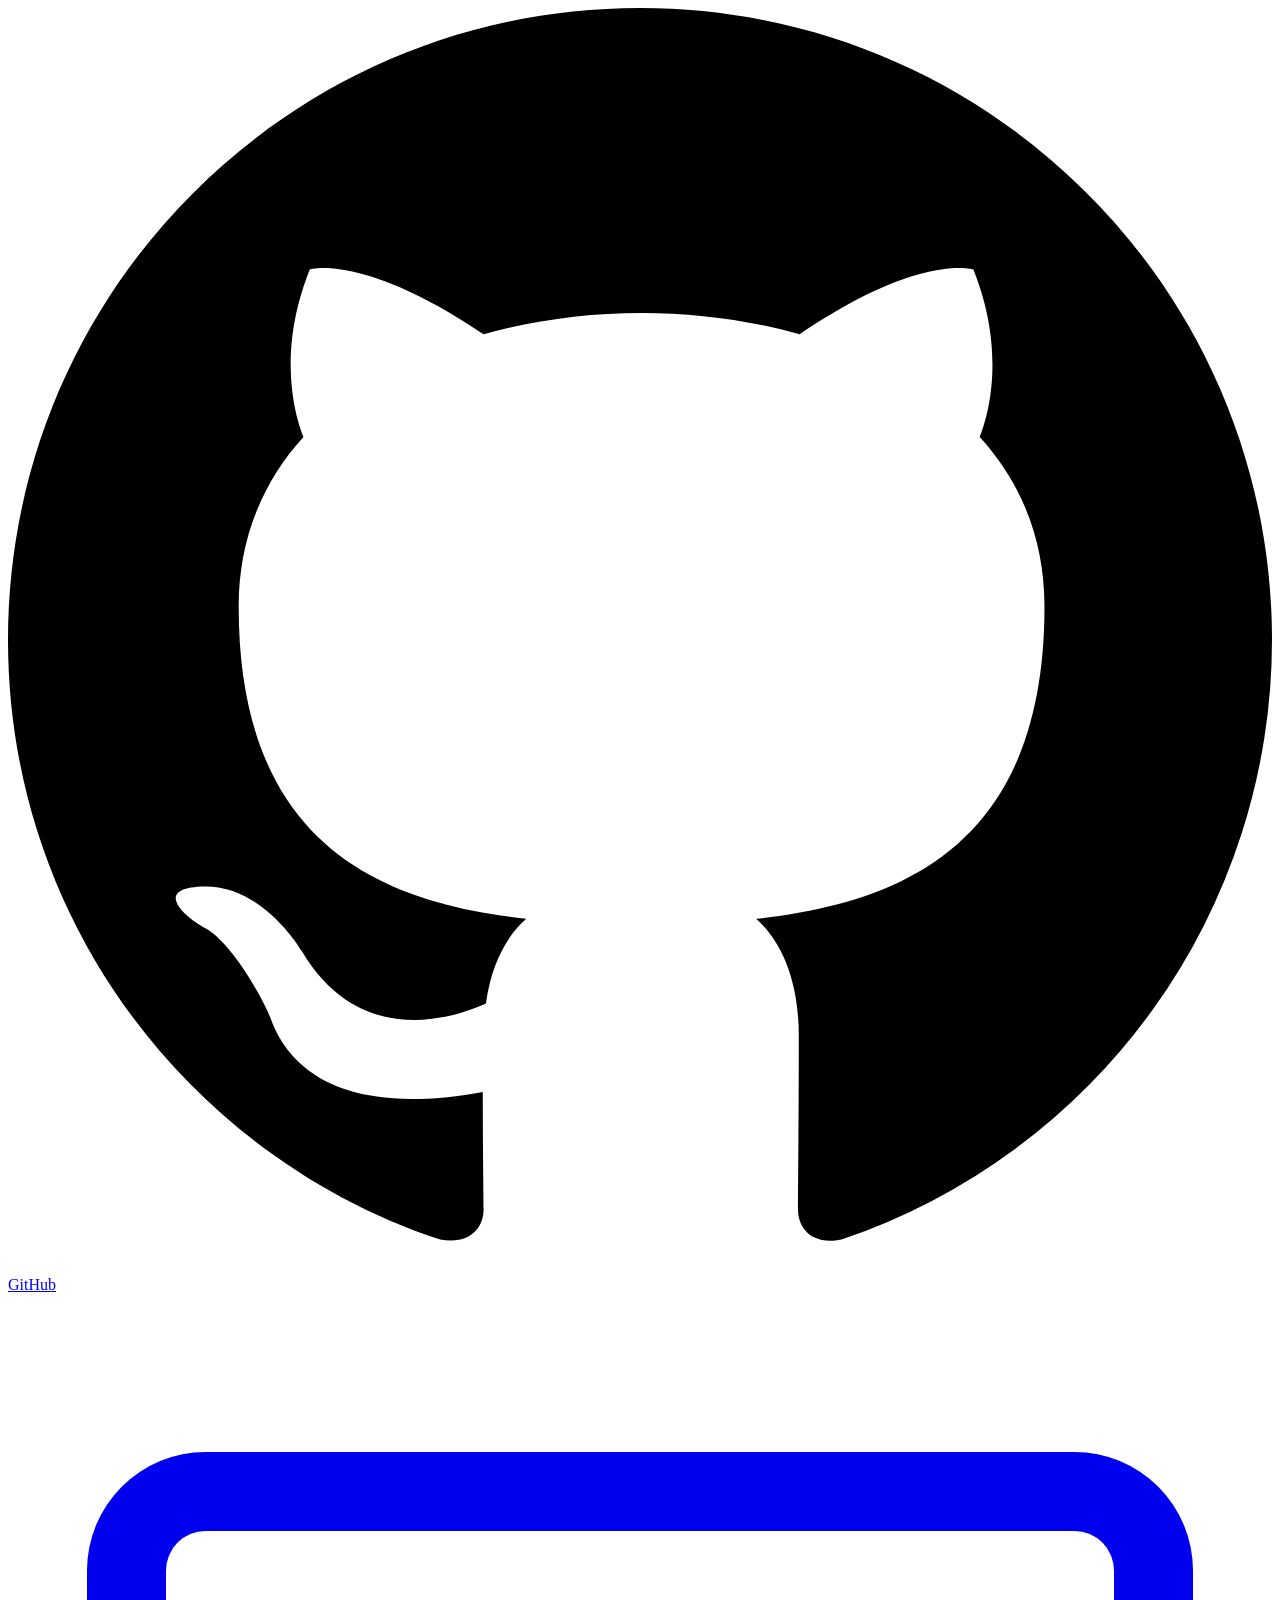
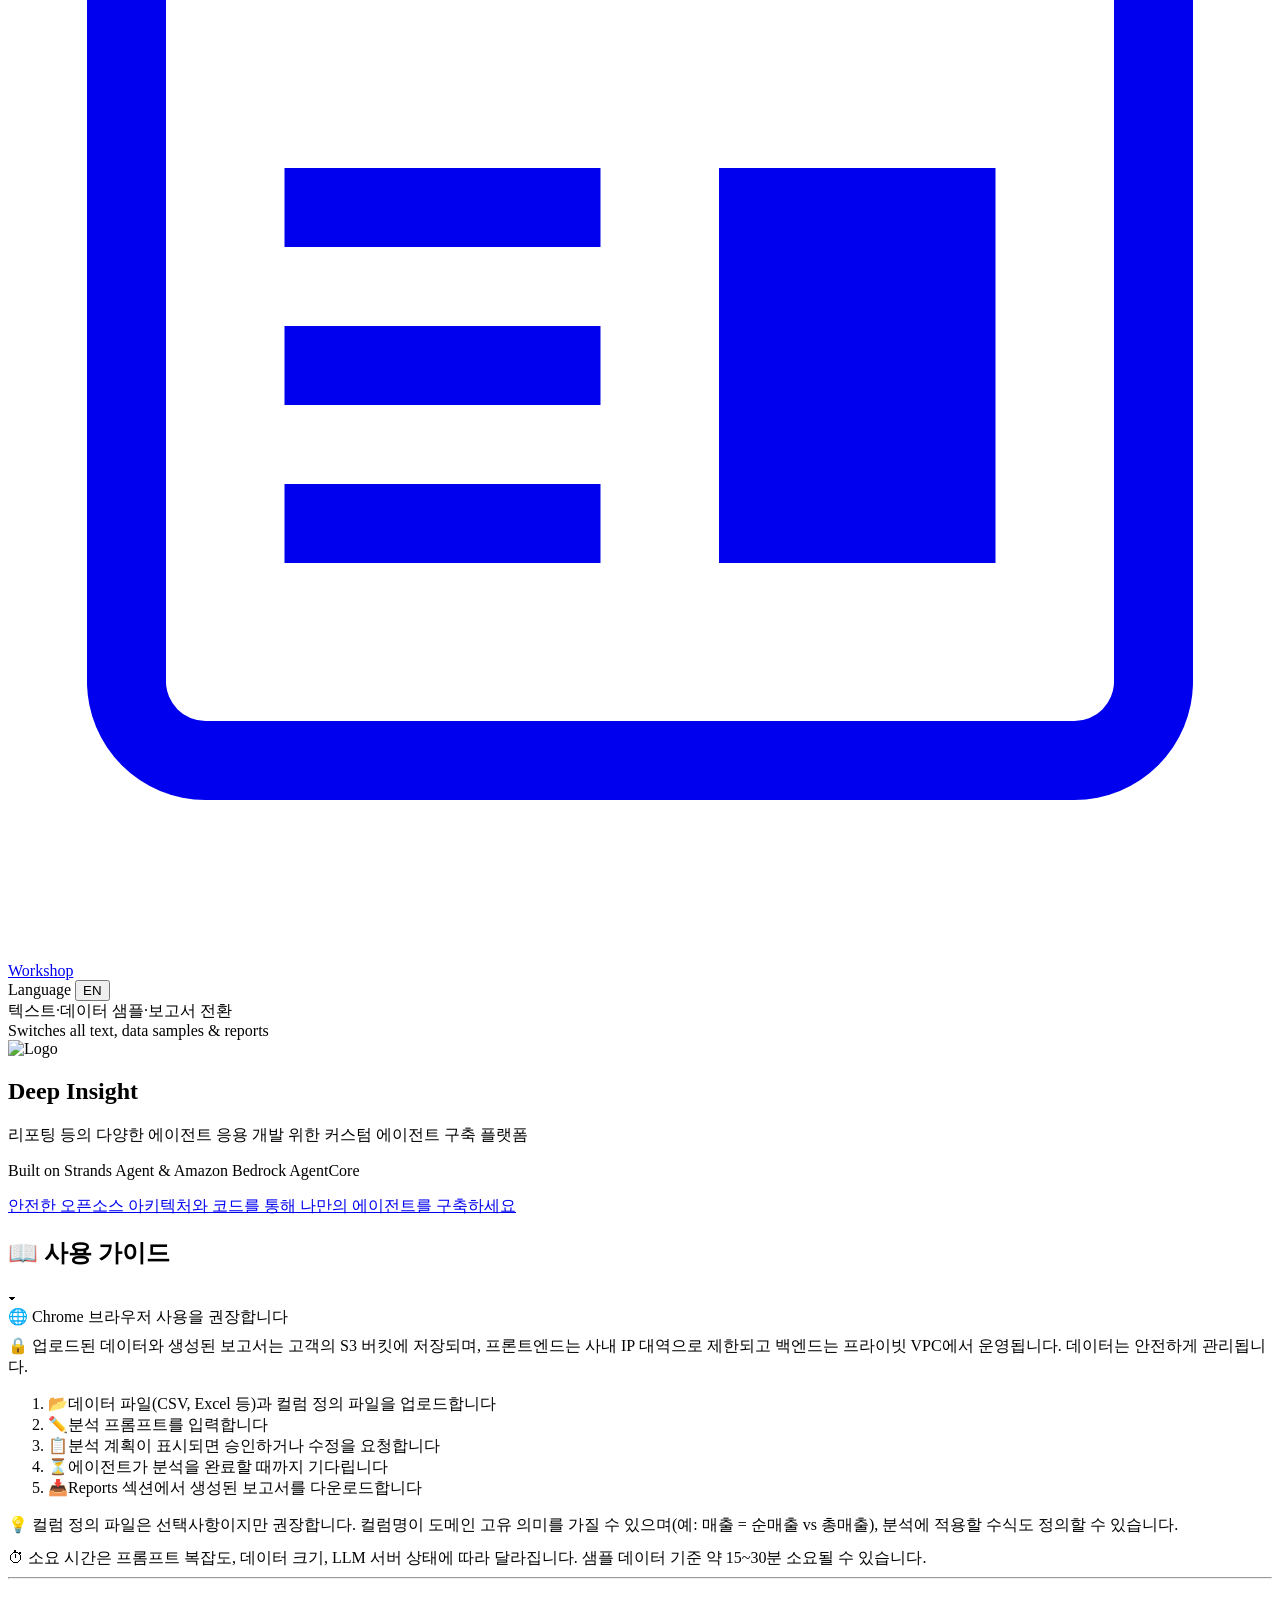
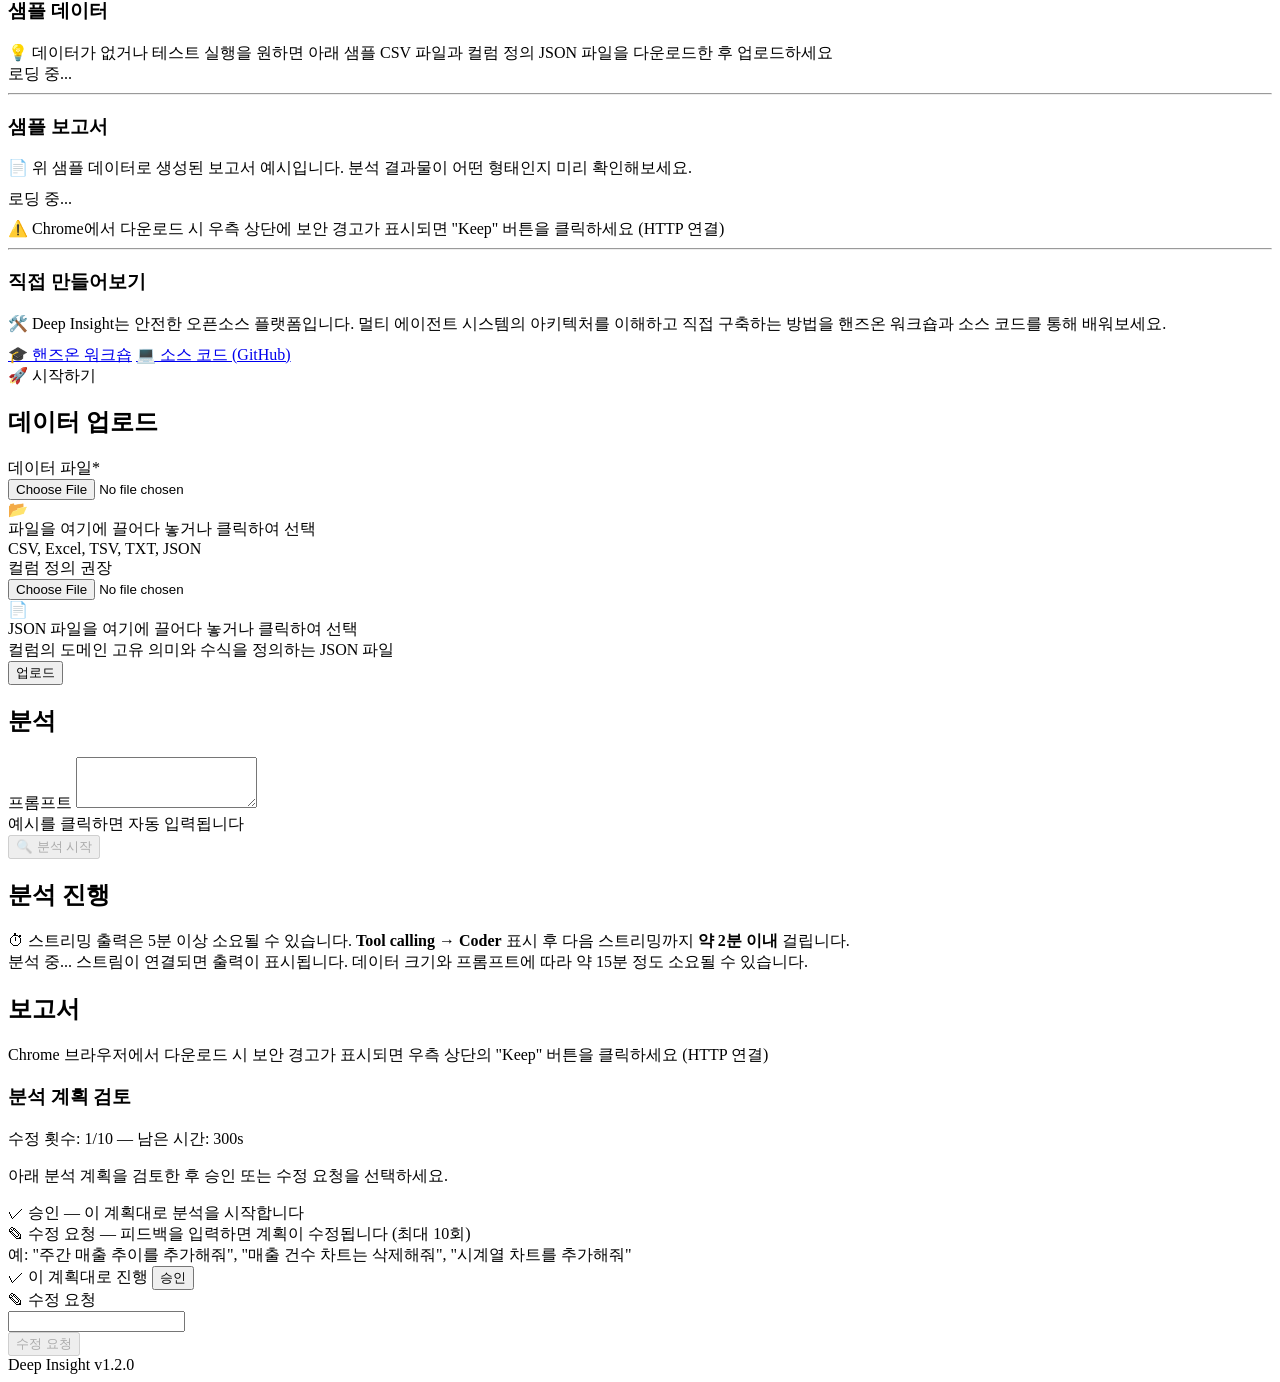
==== commit b4f5ec5c: "[UPDATE] Extract CSS/JS from index.html, update README links, fix XSS in upload - Extract inline CSS" ====
--- a/deep-insight-web/static/index.html
+++ b/deep-insight-web/static/index.html
@@ -6,701 +6,27 @@
     <title>Deep Insight</title>
     <link rel="preconnect" href="https://fonts.googleapis.com">
     <link href="https://fonts.googleapis.com/css2?family=Outfit:wght@300;400;500;600;700;800&family=JetBrains+Mono:wght@400;500&display=swap" rel="stylesheet">
-    <style>
-        :root {
-            --bg-deep: #0d0f13;
-            --bg-surface: #161921;
-            --bg-card: #1c2029;
-            --bg-elevated: #232833;
-            --border: #2a2f3a;
-            --border-hover: #3d445a;
-            --text-primary: #e8eaf0;
-            --text-secondary: #b0b8ce;
-            --text-muted: #7f88a0;
-            --accent: #4a7cff;
-            --accent-glow: rgba(74, 124, 255, 0.15);
-            --accent-hover: #6190ff;
-            --green: #34d399;
-            --green-bg: rgba(52, 211, 153, 0.1);
-            --green-border: rgba(52, 211, 153, 0.25);
-            --red: #f87171;
-            --amber: #fbbf24;
-            --radius: 12px;
-            --radius-sm: 8px;
-            --radius-xs: 6px;
-            --font-display: 'Outfit', sans-serif;
-            --font-mono: 'JetBrains Mono', monospace;
-        }
-
-        * { margin: 0; padding: 0; box-sizing: border-box; }
-
-        body {
-            font-family: var(--font-display);
-            background: var(--bg-deep);
-            color: var(--text-primary);
-            min-height: 100vh;
-            display: flex;
-            flex-direction: column;
-        }
-
-        /* ===== Top Bar ===== */
-        .top-bar {
-            display: flex;
-            justify-content: flex-end;
-            padding: 1rem 2rem;
-        }
-        .lang-area { display: flex; align-items: center; gap: 0.5rem; }
-        .lang-label { color: var(--text-muted); font-size: 0.8rem; font-weight: 500; }
-        .lang-toggle {
-            background: var(--bg-elevated);
-            color: var(--text-secondary);
-            border: 1px solid var(--border);
-            border-radius: var(--radius-xs);
-            padding: 0.35rem 0.9rem;
-            font-size: 0.8rem;
-            font-family: var(--font-display);
-            font-weight: 600;
-            cursor: pointer;
-            transition: all 0.2s;
-        }
-        .lang-toggle:hover { color: var(--text-primary); border-color: var(--border-hover); background: var(--bg-card); }
-
-        /* ===== Hero Section ===== */
-        .hero {
-            text-align: center;
-            padding: 3rem 1rem 2.5rem;
-            position: relative;
-        }
-        .hero::before {
-            content: '';
-            position: absolute;
-            top: -60px;
-            left: 50%;
-            transform: translateX(-50%);
-            width: 500px;
-            height: 400px;
-            background: radial-gradient(ellipse, var(--accent-glow) 0%, transparent 70%);
-            pointer-events: none;
-            z-index: 0;
-        }
-        .hero-logo-wrap {
-            position: relative;
-            z-index: 1;
-            display: flex;
-            align-items: center;
-            justify-content: center;
-            gap: 1rem;
-            margin-bottom: 0.8rem;
-        }
-        .hero-logo {
-            width: 80px;
-            height: 80px;
-            border-radius: 18px;
-            box-shadow: 0 6px 30px rgba(74, 124, 255, 0.4), 0 0 60px rgba(74, 124, 255, 0.15);
-        }
-        .hero-title {
-            font-size: 2.8rem;
-            font-weight: 800;
-            letter-spacing: -0.03em;
-            background: linear-gradient(135deg, #e8eaf0 30%, var(--accent) 100%);
-            -webkit-background-clip: text;
-            -webkit-text-fill-color: transparent;
-            background-clip: text;
-        }
-        .hero-tagline {
-            position: relative;
-            z-index: 1;
-            color: var(--text-primary);
-            font-size: 1.1rem;
-            font-weight: 400;
-            letter-spacing: 0.02em;
-            line-height: 1.7;
-        }
-        .hero-tagline .highlight {
-            color: #c084fc;
-            font-weight: 600;
-        }
-        .hero-subtitle {
-            position: relative;
-            z-index: 1;
-            color: var(--text-secondary);
-            font-size: 0.9rem;
-            font-weight: 400;
-            margin-top: 0.4rem;
-            letter-spacing: 0.01em;
-        }
-
-        /* ===== Main ===== */
-        main {
-            flex: 1;
-            max-width: 780px;
-            width: 100%;
-            margin: 0 auto;
-            padding: 0 1rem 3rem;
-        }
-
-        /* ===== Card ===== */
-        .card {
-            background: var(--bg-card);
-            border: 1px solid var(--border);
-            border-radius: var(--radius);
-            padding: 1.8rem;
-            margin-bottom: 1.2rem;
-            transition: border-color 0.2s;
-        }
-        .card:hover { border-color: var(--border-hover); }
-        .card h2 {
-            font-size: 1rem;
-            font-weight: 600;
-            color: var(--text-secondary);
-            text-transform: uppercase;
-            letter-spacing: 0.08em;
-            margin-bottom: 1rem;
-        }
-
-        /* ===== Guide ===== */
-        .guide-header {
-            display: flex;
-            justify-content: space-between;
-            align-items: center;
-            cursor: pointer;
-            user-select: none;
-        }
-        .guide-header h2 { margin-bottom: 0; }
-        .guide-arrow {
-            font-size: 0.75rem;
-            color: var(--text-muted);
-            transition: transform 0.25s;
-        }
-        .guide-arrow.collapsed { transform: rotate(-90deg); }
-        .guide-body { margin-top: 1.2rem; }
-        .guide-steps {
-            padding-left: 1.3rem;
-            line-height: 2;
-            color: var(--text-secondary);
-            font-size: 0.92rem;
-        }
-        .guide-steps li { padding-left: 0.3rem; }
-        .guide-steps li::marker { color: var(--accent); font-weight: 600; }
-        .guide-divider {
-            border: none;
-            border-top: 1px solid var(--border);
-            margin: 1.2rem 0;
-        }
-
-        /* ===== Sample Data ===== */
-        .sample-data-section h3 {
-            font-size: 0.85rem;
-            color: var(--text-secondary);
-            font-weight: 600;
-            margin-bottom: 0.6rem;
-            text-transform: uppercase;
-            letter-spacing: 0.05em;
-        }
-        .sample-link {
-            display: inline-flex;
-            align-items: center;
-            gap: 0.4rem;
-            margin: 0.2rem 0.4rem 0.2rem 0;
-            padding: 0.4rem 0.9rem;
-            background: var(--bg-elevated);
-            color: var(--accent);
-            border: 1px solid var(--border);
-            border-radius: var(--radius-xs);
-            text-decoration: none;
-            font-size: 0.82rem;
-            font-weight: 500;
-            transition: all 0.2s;
-        }
-        .sample-link:hover {
-            background: var(--accent-glow);
-            border-color: var(--accent);
-        }
-        .sample-link::before {
-            content: '↓';
-            font-size: 0.75rem;
-            opacity: 0.6;
-        }
-
-        /* ===== Upload ===== */
-        .field { margin-bottom: 1.2rem; }
-        label {
-            display: block;
-            margin-bottom: 0.4rem;
-            font-weight: 500;
-            font-size: 0.92rem;
-            color: var(--text-primary);
-        }
-        label .req { color: var(--red); margin-left: 0.2rem; }
-        .field small { color: var(--text-muted); font-size: 0.8rem; }
-
-        /* Drag & drop zone */
-        .drop-zone {
-            border: 2px dashed var(--border);
-            border-radius: var(--radius-sm);
-            padding: 2rem;
-            text-align: center;
-            cursor: pointer;
-            transition: all 0.25s;
-            background: var(--bg-surface);
-            position: relative;
-        }
-        .drop-zone:hover, .drop-zone.dragover {
-            border-color: var(--accent);
-            background: var(--accent-glow);
-        }
-        .drop-zone-icon {
-            font-size: 2rem;
-            margin-bottom: 0.5rem;
-            opacity: 0.5;
-        }
-        .drop-zone-text {
-            color: var(--text-secondary);
-            font-size: 0.9rem;
-            line-height: 1.6;
-        }
-        .drop-zone-text .browse {
-            color: var(--accent);
-            font-weight: 600;
-            text-decoration: underline;
-            text-underline-offset: 2px;
-        }
-        .drop-zone-hint {
-            color: var(--text-muted);
-            font-size: 0.78rem;
-            margin-top: 0.4rem;
-        }
-        .drop-zone input[type="file"] {
-            position: absolute;
-            inset: 0;
-            opacity: 0;
-            cursor: pointer;
-        }
-        .file-selected {
-            display: inline-flex;
-            align-items: center;
-            gap: 0.4rem;
-            margin-top: 0.6rem;
-            padding: 0.35rem 0.8rem;
-            background: var(--green-bg);
-            border: 1px solid var(--green-border);
-            border-radius: var(--radius-xs);
-            color: var(--green);
-            font-size: 0.82rem;
-            font-weight: 500;
-        }
-        .file-selected .remove-file {
-            cursor: pointer;
-            opacity: 0.6;
-            margin-left: 0.3rem;
-        }
-        .file-selected .remove-file:hover { opacity: 1; }
-
-        /* Column def file input */
-        .coldef-input {
-            display: flex;
-            align-items: center;
-            gap: 0.6rem;
-        }
-        .coldef-input input[type="file"] { color: var(--text-secondary); font-size: 0.85rem; }
-
-        /* ===== Buttons ===== */
-        .btn {
-            font-family: var(--font-display);
-            font-weight: 600;
-            border: none;
-            border-radius: var(--radius-sm);
-            padding: 0.7rem 1.8rem;
-            font-size: 0.95rem;
-            cursor: pointer;
-            transition: all 0.2s;
-            display: inline-flex;
-            align-items: center;
-            gap: 0.5rem;
-        }
-        .btn-primary {
-            background: var(--accent);
-            color: #fff;
-            box-shadow: 0 2px 12px rgba(74, 124, 255, 0.25);
-        }
-        .btn-primary:hover { background: var(--accent-hover); box-shadow: 0 4px 20px rgba(74, 124, 255, 0.35); }
-        .btn-primary:disabled { background: var(--bg-elevated); color: var(--text-muted); box-shadow: none; cursor: not-allowed; }
-        .btn-green { background: var(--green); color: #0d0f13; }
-        .btn-green:hover { background: #5ee3b4; }
-        .btn-red { background: var(--red); color: #fff; }
-        .btn-red:hover { background: #fca5a5; }
-
-        #status {
-            margin-top: 0.8rem;
-            color: var(--text-muted);
-            font-size: 0.88rem;
-        }
-
-        /* ===== Analyze Section (progressive disclosure) ===== */
-        .analyze-card {
-            border-color: var(--accent);
-            border-width: 1px;
-            animation: slideUp 0.4s ease-out;
-        }
-        @keyframes slideUp {
-            from { opacity: 0; transform: translateY(16px); }
-            to { opacity: 1; transform: translateY(0); }
-        }
-
-        /* Prompt textarea */
-        textarea {
-            width: 100%;
-            padding: 0.8rem 1rem;
-            background: var(--bg-surface);
-            color: var(--text-primary);
-            border: 1px solid var(--border);
-            border-radius: var(--radius-sm);
-            font-family: var(--font-display);
-            font-size: 0.95rem;
-            resize: vertical;
-            line-height: 1.6;
-            transition: border-color 0.2s;
-        }
-        textarea:focus { outline: none; border-color: var(--accent); box-shadow: 0 0 0 3px var(--accent-glow); }
-        textarea::placeholder { color: var(--text-muted); }
-
-        /* ===== Prompt Examples (chips under textarea) ===== */
-        .prompt-examples-area {
-            margin-top: 0.8rem;
-        }
-        .prompt-examples-label {
-            font-size: 0.78rem;
-            color: var(--text-muted);
-            font-weight: 500;
-            margin-bottom: 0.5rem;
-            display: flex;
-            align-items: center;
-            gap: 0.4rem;
-        }
-        .prompt-examples-label::before {
-            content: '💡';
-            font-size: 0.85rem;
-        }
-        .prompt-chip {
-            display: block;
-            width: 100%;
-            text-align: left;
-            background: var(--bg-surface);
-            border: 1px solid var(--border);
-            border-radius: var(--radius-sm);
-            padding: 0.6rem 0.9rem;
-            margin-bottom: 0.4rem;
-            color: var(--text-secondary);
-            font-family: var(--font-display);
-            font-size: 0.85rem;
-            line-height: 1.5;
-            cursor: pointer;
-            transition: all 0.2s;
-        }
-        .prompt-chip:hover {
-            border-color: var(--accent);
-            background: var(--accent-glow);
-            color: var(--text-primary);
-        }
-        .prompt-tag {
-            display: inline-block;
-            font-size: 0.68rem;
-            padding: 0.12rem 0.45rem;
-            border-radius: 4px;
-            margin-right: 0.5rem;
-            font-weight: 700;
-            text-transform: uppercase;
-            letter-spacing: 0.04em;
-            vertical-align: middle;
-        }
-        .tag-simple { background: rgba(52, 211, 153, 0.15); color: var(--green); border: 1px solid var(--green-border); }
-        .tag-detailed { background: rgba(74, 124, 255, 0.12); color: var(--accent); border: 1px solid rgba(74, 124, 255, 0.25); }
-
-        /* Analyze button row */
-        .analyze-row {
-            display: flex;
-            justify-content: flex-end;
-            margin-top: 1rem;
-        }
-
-        /* ===== Output ===== */
-        #output {
-            background: var(--bg-deep);
-            color: var(--text-primary);
-            border-radius: var(--radius-sm);
-            border: 1px solid var(--border);
-            padding: 1rem;
-            font-family: var(--font-mono);
-            font-size: 0.82rem;
-            white-space: pre-wrap;
-            max-height: 500px;
-            overflow-y: auto;
-            line-height: 1.6;
-        }
-        .event-reasoning { color: var(--text-muted); }
-        .event-text { color: var(--text-primary); }
-        .event-error { color: var(--red); }
-        .event-done { color: var(--green); font-weight: 600; }
-
-        .section-note {
-            font-size: 0.82rem;
-            color: var(--text-secondary);
-            margin-bottom: 1rem;
-            line-height: 1.5;
-        }
-        .callout {
-            display: flex;
-            align-items: flex-start;
-            gap: 0.6rem;
-            padding: 0.7rem 1rem;
-            border-radius: var(--radius-xs);
-            font-size: 0.82rem;
-            line-height: 1.5;
-            margin-bottom: 0.8rem;
-        }
-        .callout-icon { flex-shrink: 0; font-size: 0.95rem; margin-top: 0.05rem; }
-        .callout-amber {
-            background: rgba(251, 191, 36, 0.08);
-            border-left: 3px solid var(--amber);
-            color: var(--text-secondary);
-        }
-        .callout-blue {
-            background: rgba(74, 124, 255, 0.08);
-            border-left: 3px solid var(--accent);
-            color: var(--text-secondary);
-        }
-
-        .output-info {
-            background: rgba(74, 124, 255, 0.08);
-            border: 1px solid rgba(74, 124, 255, 0.2);
-            border-radius: var(--radius-sm);
-            padding: 0.7rem 1rem;
-            margin-bottom: 0.8rem;
-            color: var(--accent);
-            font-size: 0.85rem;
-            line-height: 1.5;
-            display: flex;
-            align-items: center;
-            gap: 0.5rem;
-        }
-        .output-info .elapsed-timer { color: var(--text-muted); }
-        @keyframes pulse-dot {
-            0%, 100% { opacity: 1; }
-            50% { opacity: 0.3; }
-        }
-        .pulse-dot {
-            width: 8px; height: 8px;
-            background: var(--accent);
-            border-radius: 50%;
-            flex-shrink: 0;
-            animation: pulse-dot 1.5s ease-in-out infinite;
-        }
-
-        /* ===== Modal ===== */
-        .modal-overlay {
-            position: fixed;
-            inset: 0;
-            background: rgba(0,0,0,0.75);
-            backdrop-filter: blur(4px);
-            display: flex;
-            align-items: center;
-            justify-content: center;
-            z-index: 100;
-        }
-        .modal {
-            background: var(--bg-card);
-            border: 1px solid var(--border);
-            border-radius: var(--radius);
-            width: 90%;
-            max-width: 700px;
-            max-height: 85vh;
-            display: flex;
-            flex-direction: column;
-            box-shadow: 0 16px 60px rgba(0,0,0,0.5);
-        }
-        .modal-header {
-            padding: 1.2rem 1.5rem;
-            border-bottom: 1px solid var(--border);
-            display: flex;
-            justify-content: space-between;
-            align-items: center;
-        }
-        .modal-header h3 { font-size: 1.05rem; font-weight: 600; }
-        .modal-header .meta { color: var(--text-muted); font-size: 0.82rem; }
-        .modal-guide {
-            padding: 1rem 1.5rem 0.5rem;
-        }
-        .modal-guide-text {
-            color: var(--text-secondary);
-            font-size: 0.85rem;
-            line-height: 1.6;
-            margin-bottom: 0.5rem;
-        }
-        .modal-guide-option {
-            font-size: 0.84rem;
-            line-height: 1.7;
-            padding-left: 0.2rem;
-        }
-        .modal-guide-option .opt-approve { color: var(--green); font-weight: 600; }
-        .modal-guide-option .opt-revise { color: var(--amber); font-weight: 600; }
-        .modal-guide-examples {
-            margin-top: 0.5rem;
-            font-size: 0.78rem;
-            color: var(--text-muted);
-            font-style: italic;
-        }
-        .modal-body { padding: 1.2rem 1.5rem; overflow-y: auto; flex: 1; }
-        #plan-text {
-            background: var(--bg-deep);
-            border: 1px solid var(--border);
-            border-radius: var(--radius-sm);
-            padding: 1rem;
-            font-family: var(--font-mono);
-            font-size: 0.82rem;
-            white-space: pre-wrap;
-            max-height: 40vh;
-            overflow-y: auto;
-        }
-        .modal-actions {
-            padding: 1.2rem 1.5rem;
-            border-top: 1px solid var(--border);
-            display: flex;
-            flex-direction: column;
-            gap: 0.8rem;
-        }
-        .action-zone {
-            border: 1px solid var(--border);
-            border-radius: var(--radius-sm);
-            padding: 1rem 1.2rem;
-            transition: border-color 0.2s;
-        }
-        .action-zone-approve {
-            background: rgba(52, 211, 153, 0.04);
-            border-color: var(--green-border);
-            display: flex;
-            align-items: center;
-            justify-content: space-between;
-        }
-        .action-zone-approve:hover { border-color: var(--green); }
-        .zone-label {
-            font-size: 0.85rem;
-            color: var(--text-secondary);
-            font-weight: 500;
-            display: flex;
-            align-items: center;
-            gap: 0.5rem;
-        }
-        .zone-label .zone-icon { font-size: 1rem; }
-        .action-zone-revise {
-            background: rgba(251, 191, 36, 0.03);
-            border-color: rgba(251, 191, 36, 0.15);
-        }
-        .action-zone-revise:hover { border-color: var(--amber); }
-        .revise-header {
-            display: flex;
-            align-items: center;
-            justify-content: space-between;
-            margin-bottom: 0.7rem;
-        }
-        #feedback-input {
-            width: 100%;
-            padding: 0.6rem 0.8rem;
-            background: var(--bg-surface);
-            color: var(--text-primary);
-            border: 1px solid var(--border);
-            border-radius: var(--radius-xs);
-            font-family: var(--font-display);
-            font-size: 0.88rem;
-            transition: border-color 0.2s;
-        }
-        #feedback-input::placeholder { color: var(--text-muted); }
-        #feedback-input:focus { outline: none; border-color: var(--amber); box-shadow: 0 0 0 3px rgba(251, 191, 36, 0.1); }
-        .revise-footer {
-            display: flex;
-            justify-content: flex-end;
-            margin-top: 0.6rem;
-        }
-        .btn-amber { background: var(--amber); color: #0d0f13; font-weight: 700; }
-        .btn-amber:hover { background: #fcd34d; }
-        .btn-amber:disabled { background: var(--bg-elevated); color: var(--text-muted); cursor: not-allowed; }
-
-        /* ===== Reports ===== */
-        .report-group { margin-bottom: 1rem; }
-        .report-group:last-child { margin-bottom: 0; }
-        .report-group-title { font-size: 0.8rem; color: var(--text-muted); margin-bottom: 0.4rem; font-weight: 500; text-transform: uppercase; letter-spacing: 0.05em; }
-        .report-item {
-            display: flex;
-            align-items: center;
-            padding: 0.55rem 0;
-            border-bottom: 1px solid var(--border);
-        }
-        .report-item:last-child { border-bottom: none; }
-        .ext-badge {
-            display: inline-block;
-            padding: 0.15rem 0.55rem;
-            border-radius: 4px;
-            font-size: 0.72rem;
-            font-weight: 700;
-            text-transform: uppercase;
-            margin-right: 0.7rem;
-            min-width: 3rem;
-            text-align: center;
-            letter-spacing: 0.03em;
-        }
-        .ext-docx { background: rgba(74, 124, 255, 0.15); color: var(--accent); }
-        .ext-pdf { background: rgba(248, 113, 113, 0.15); color: var(--red); }
-        .ext-txt { background: rgba(156, 163, 184, 0.15); color: var(--text-secondary); }
-        .ext-img { background: rgba(52, 211, 153, 0.15); color: var(--green); }
-        .report-link {
-            color: var(--accent);
-            text-decoration: none;
-            font-size: 0.88rem;
-            font-weight: 500;
-        }
-        .report-link:hover { text-decoration: underline; text-underline-offset: 2px; }
-
-        /* ===== Footer ===== */
-        footer {
-            border-top: 1px solid var(--border);
-            padding: 1.2rem 2rem;
-            text-align: center;
-        }
-        .footer-links { display: flex; justify-content: center; gap: 0.8rem; margin-bottom: 0.5rem; }
-        .footer-link {
-            display: inline-flex;
-            align-items: center;
-            gap: 0.4rem;
-            color: var(--text-secondary);
-            background: var(--bg-elevated);
-            border: 1px solid var(--border);
-            border-radius: var(--radius-xs);
-            padding: 0.35rem 0.9rem;
-            text-decoration: none;
-            font-size: 0.8rem;
-            font-weight: 500;
-            transition: all 0.2s;
-        }
-        .footer-link:hover { border-color: var(--accent); color: var(--accent); }
-        .footer-link svg { width: 14px; height: 14px; fill: currentColor; }
-        .footer-version { color: var(--text-muted); font-size: 0.75rem; }
-
-        /* ===== Utility ===== */
-        .hidden { display: none !important; }
-
-        /* ===== Responsive ===== */
-        @media (max-width: 600px) {
-            .hero-title { font-size: 2rem; }
-            .hero-logo { width: 60px; height: 60px; }
-            .card { padding: 1.3rem; }
-        }
-    </style>
+    <link rel="stylesheet" href="/static/css/styles.css">
 </head>
 <body>
-    <!-- Top bar (language only) -->
+    <!-- Top bar -->
     <div class="top-bar">
+        <div class="top-bar-left">
+            <a class="top-bar-link" href="https://github.com/aws-samples/sample-deep-insight" target="_blank">
+                <svg viewBox="0 0 16 16"><path d="M8 0C3.58 0 0 3.58 0 8c0 3.54 2.29 6.53 5.47 7.59.4.07.55-.17.55-.38 0-.19-.01-.82-.01-1.49-2.01.37-2.53-.49-2.69-.94-.09-.23-.48-.94-.82-1.13-.28-.15-.68-.52-.01-.53.63-.01 1.08.58 1.23.82.72 1.21 1.87.87 2.33.66.07-.52.28-.87.51-1.07-1.78-.2-3.64-.89-3.64-3.95 0-.87.31-1.59.82-2.15-.08-.2-.36-1.02.08-2.12 0 0 .67-.21 2.2.82.64-.18 1.32-.27 2-.27.68 0 1.36.09 2 .27 1.53-1.04 2.2-.82 2.2-.82.44 1.1.16 1.92.08 2.12.51.56.82 1.27.82 2.15 0 3.07-1.87 3.75-3.65 3.95.29.25.54.73.54 1.48 0 1.07-.01 1.93-.01 2.2 0 .21.15.46.55.38A8.013 8.013 0 0016 8c0-4.42-3.58-8-8-8z"/></svg>
+                GitHub
+            </a>
+            <a class="top-bar-link" id="workshop-link" href="https://catalog.us-east-1.prod.workshops.aws/workshops/ee17ba6e-edc4-4921-aaf6-ca472841c49b/ko-KR" target="_blank">
+                <svg viewBox="0 0 16 16"><path d="M1 3.5A1.5 1.5 0 0 1 2.5 2h11A1.5 1.5 0 0 1 15 3.5v9a1.5 1.5 0 0 1-1.5 1.5h-11A1.5 1.5 0 0 1 1 12.5v-9zM2.5 3a.5.5 0 0 0-.5.5v9a.5.5 0 0 0 .5.5h11a.5.5 0 0 0 .5-.5v-9a.5.5 0 0 0-.5-.5h-11z" fill="currentColor"/><path d="M3.5 6h4v1h-4V6zm0 2h4v1h-4V8zm0 2h4v1h-4v-1zm5.5-4h3.5v5H9V6z" fill="currentColor"/></svg>
+                Workshop
+            </a>
+        </div>
         <div class="lang-area">
-            <span class="lang-label">Language</span>
-            <button class="lang-toggle" id="lang-toggle" onclick="toggleLanguage()">EN</button>
+            <div class="lang-area-top">
+                <span class="lang-label">Language</span>
+                <button class="lang-toggle" id="lang-toggle" onclick="toggleLanguage()">EN</button>
+            </div>
+            <span class="lang-hint">텍스트·데이터 샘플·보고서 전환<br>Switches all text, data samples &amp; reports</span>
         </div>
     </div>
 
@@ -712,26 +38,39 @@
         </div>
         <p class="hero-tagline"><span data-i18n="hero_tagline_prefix">리포팅 등의 다양한 에이전트 응용 개발 위한 </span><span class="highlight" data-i18n="hero_tagline_highlight">커스텀 에이전트 구축 플랫폼</span></p>
         <p class="hero-subtitle" data-i18n="hero_subtitle">Built on Strands Agent &amp; Amazon Bedrock AgentCore</p>
+        <p class="hero-learn"><a href="https://catalog.us-east-1.prod.workshops.aws/workshops/ee17ba6e-edc4-4921-aaf6-ca472841c49b/ko-KR" id="hero-workshop-link" target="_blank" data-i18n="hero_learn">안전한 오픈소스 아키텍처와 코드를 통해 나만의 에이전트를 구축하세요</a></p>
     </section>
 
     <main>
         <!-- Guide -->
         <div class="card" id="guide-card">
             <div class="guide-header" onclick="toggleGuide()">
-                <h2 data-i18n="guide_title">사용 가이드</h2>
+                <h2>📖 <span data-i18n="guide_title">사용 가이드</span></h2>
                 <span class="guide-arrow" id="guide-arrow">▾</span>
             </div>
             <div class="guide-body" id="guide-body">
+                <div class="callout callout-amber" style="margin-bottom:0.5rem">
+                    <span class="callout-icon">🌐</span>
+                    <span data-i18n="guide_browser_hint">Chrome 브라우저 사용을 권장합니다</span>
+                </div>
+                <div class="callout callout-blue" style="margin-bottom:0.5rem">
+                    <span class="callout-icon">🔒</span>
+                    <span data-i18n="guide_security_note">업로드된 데이터와 생성된 보고서는 고객의 S3 버킷에 저장되며, 프론트엔드는 사내 IP 대역으로 제한되고 백엔드는 프라이빗 VPC에서 운영됩니다. 데이터는 안전하게 관리됩니다.</span>
+                </div>
                 <ol class="guide-steps">
-                    <li data-i18n="guide_step1">데이터 파일(CSV, Excel 등)과 컬럼 정의 파일(선택)을 업로드합니다</li>
-                    <li data-i18n="guide_step2">분석 프롬프트를 입력합니다</li>
-                    <li data-i18n="guide_step3">분석 계획이 표시되면 승인하거나 수정을 요청합니다</li>
-                    <li data-i18n="guide_step4">에이전트가 분석을 완료할 때까지 기다립니다 (수 분 소요)</li>
-                    <li data-i18n="guide_step5">Reports 섹션에서 생성된 보고서를 다운로드합니다</li>
+                    <li><span class="step-icon">📂</span><span data-i18n="guide_step1">데이터 파일(CSV, Excel 등)과 컬럼 정의 파일을 업로드합니다</span></li>
+                    <li><span class="step-icon">✏️</span><span data-i18n="guide_step2">분석 프롬프트를 입력합니다</span></li>
+                    <li><span class="step-icon">📋</span><span data-i18n="guide_step3">분석 계획이 표시되면 승인하거나 수정을 요청합니다</span></li>
+                    <li><span class="step-icon">⏳</span><span data-i18n="guide_step4">에이전트가 분석을 완료할 때까지 기다립니다</span></li>
+                    <li><span class="step-icon">📥</span><span data-i18n="guide_step5">Reports 섹션에서 생성된 보고서를 다운로드합니다</span></li>
                 </ol>
+                <div class="callout callout-blue" style="margin-top:0.6rem;margin-bottom:0.2rem">
+                    <span class="callout-icon">💡</span>
+                    <span data-i18n="guide_coldef_tip">컬럼 정의 파일은 선택사항이지만 권장합니다. 컬럼명이 도메인 고유 의미를 가질 수 있으며(예: 매출 = 순매출 vs 총매출), 분석에 적용할 수식도 정의할 수 있습니다.</span>
+                </div>
                 <div class="callout callout-amber" style="margin-top:0.8rem">
                     <span class="callout-icon">⏱</span>
-                    <span data-i18n="guide_time_note">보고서 생성은 15분 이상 소요될 수 있습니다. 샘플 데이터의 경우 약 15분 정도 걸립니다.</span>
+                    <span data-i18n="guide_time_note">소요 시간은 프롬프트 복잡도, 데이터 크기, LLM 서버 상태에 따라 달라집니다. 샘플 데이터 기준 약 15~30분 소요될 수 있습니다.</span>
                 </div>
                 <hr class="guide-divider">
                 <div class="sample-data-section">
@@ -750,8 +89,27 @@
                         <span data-i18n="sample_reports_hint">위 샘플 데이터로 생성된 보고서 예시입니다. 분석 결과물이 어떤 형태인지 미리 확인해보세요.</span>
                     </div>
                     <div id="sample-reports-links"><span style="color:var(--text-muted)" data-i18n="sample_loading">로딩 중...</span></div>
-                </div>
-            </div>
+                    <div class="callout callout-amber" style="margin-top:0.6rem;margin-bottom:0">
+                        <span class="callout-icon">⚠️</span>
+                        <span data-i18n="sample_reports_chrome">Chrome에서 다운로드 시 우측 상단에 보안 경고가 표시되면 "Keep" 버튼을 클릭하세요 (HTTP 연결)</span>
+                    </div>
+                </div>
+                <hr class="guide-divider">
+                <div class="sample-data-section">
+                    <h3 data-i18n="learn_title">직접 만들어보기</h3>
+                    <div class="callout callout-blue" style="margin-bottom:0.6rem">
+                        <span class="callout-icon">🛠️</span>
+                        <span data-i18n="learn_desc">Deep Insight는 안전한 오픈소스 플랫폼입니다. 멀티 에이전트 시스템의 아키텍처를 이해하고 직접 구축하는 방법을 핸즈온 워크숍과 소스 코드를 통해 배워보세요.</span>
+                    </div>
+                    <a class="sample-link" href="https://catalog.us-east-1.prod.workshops.aws/workshops/ee17ba6e-edc4-4921-aaf6-ca472841c49b/ko-KR" id="learn-workshop-link" target="_blank" data-i18n="learn_workshop">🎓 핸즈온 워크숍</a>
+                    <a class="sample-link" href="https://github.com/aws-samples/sample-deep-insight" target="_blank" data-i18n="learn_github">💻 소스 코드 (GitHub)</a>
+                </div>
+            </div>
+        </div>
+
+        <!-- Section divider -->
+        <div class="section-divider">
+            <span class="section-divider-text">🚀 <span data-i18n="section_start">시작하기</span></span>
         </div>
 
         <!-- Upload -->
@@ -771,11 +129,16 @@
                     <div id="selected-file" class="hidden"></div>
                 </div>
                 <div class="field">
-                    <label for="col-def" data-i18n="upload_coldef_label">컬럼 정의 (선택사항)</label>
-                    <div class="coldef-input">
+                    <label for="col-def"><span data-i18n="upload_coldef_label">컬럼 정의</span> <span class="tag-recommended" data-i18n="upload_coldef_tag">권장</span></label>
+                    <div class="drop-zone drop-zone-sm" id="drop-zone-coldef">
                         <input type="file" id="col-def" accept=".json">
-                        <small data-i18n="upload_coldef_hint">컬럼 타입과 의미를 설명하는 JSON 파일</small>
-                    </div>
+                        <div class="drop-zone-icon">📄</div>
+                        <div class="drop-zone-text">
+                            <span data-i18n="drop_text_coldef">JSON 파일을 여기에 끌어다 놓거나 </span><span class="browse" data-i18n="drop_browse">클릭하여 선택</span>
+                        </div>
+                        <div class="drop-zone-hint" data-i18n="upload_coldef_hint">컬럼의 도메인 고유 의미와 수식을 정의하는 JSON 파일</div>
+                    </div>
+                    <div id="selected-coldef" class="hidden"></div>
                 </div>
                 <button type="submit" id="upload-btn" class="btn btn-primary" data-i18n="upload_btn">업로드</button>
             </form>
@@ -801,7 +164,7 @@
 
         <!-- Output -->
         <div id="output-section" class="card hidden">
-            <h2 data-i18n="output_title">출력</h2>
+            <h2 data-i18n="output_title">분석 진행</h2>
             <div class="callout callout-amber">
                 <span class="callout-icon">⏱</span>
                 <span data-i18n-html="output_note">스트리밍 출력은 5분 이상 소요될 수 있습니다. <strong>Tool calling → Coder</strong> 표시 후 다음 스트리밍까지 <strong>약 2분 이내</strong> 걸립니다.</span>
@@ -817,7 +180,7 @@
         <!-- Reports -->
         <div id="download-section" class="card hidden">
             <h2 data-i18n="reports_title">보고서</h2>
-            <p class="section-note" data-i18n="reports_note">브라우저 우측 상단에 보안되지 않은 다운로드 경고가 표시되면 허용 버튼을 클릭하세요 (HTTP 연결)</p>
+            <p class="section-note" data-i18n="reports_note">Chrome 브라우저에서 다운로드 시 보안 경고가 표시되면 우측 상단의 "Keep" 버튼을 클릭하세요 (HTTP 연결)</p>
             <div id="download-list"></div>
         </div>
     </main>
@@ -870,634 +233,12 @@
     </div>
 
     <footer>
-        <div class="footer-links">
-            <a class="footer-link" href="https://github.com/aws-samples/sample-deep-insight" target="_blank">
-                <svg viewBox="0 0 16 16"><path d="M8 0C3.58 0 0 3.58 0 8c0 3.54 2.29 6.53 5.47 7.59.4.07.55-.17.55-.38 0-.19-.01-.82-.01-1.49-2.01.37-2.53-.49-2.69-.94-.09-.23-.48-.94-.82-1.13-.28-.15-.68-.52-.01-.53.63-.01 1.08.58 1.23.82.72 1.21 1.87.87 2.33.66.07-.52.28-.87.51-1.07-1.78-.2-3.64-.89-3.64-3.95 0-.87.31-1.59.82-2.15-.08-.2-.36-1.02.08-2.12 0 0 .67-.21 2.2.82.64-.18 1.32-.27 2-.27.68 0 1.36.09 2 .27 1.53-1.04 2.2-.82 2.2-.82.44 1.1.16 1.92.08 2.12.51.56.82 1.27.82 2.15 0 3.07-1.87 3.75-3.65 3.95.29.25.54.73.54 1.48 0 1.07-.01 1.93-.01 2.2 0 .21.15.46.55.38A8.013 8.013 0 0016 8c0-4.42-3.58-8-8-8z"/></svg>
-                GitHub
-            </a>
-        </div>
         <div class="footer-version">Deep Insight v1.2.0</div>
     </footer>
 
-    <script>
-        // ==================== i18n ====================
-        const translations = {
-            ko: {
-                hero_tagline_prefix: "리포팅 등의 다양한 에이전트 응용 개발 위한 ",
-                hero_tagline_highlight: "커스텀 에이전트 구축 플랫폼",
-                hero_subtitle: "Built on Strands Agent & Amazon Bedrock AgentCore",
-                guide_title: "사용 가이드",
-                guide_step1: "데이터 파일(CSV, Excel 등)과 컬럼 정의 파일(선택)을 업로드합니다",
-                guide_step2: "분석 프롬프트를 입력합니다",
-                guide_step3: "분석 계획이 표시되면 승인하거나 수정을 요청합니다",
-                guide_step4: "에이전트가 분석을 완료할 때까지 기다립니다 (수 분 소요)",
-                guide_step5: "Reports 섹션에서 생성된 보고서를 다운로드합니다",
-                guide_time_note: "보고서 생성은 15분 이상 소요될 수 있습니다. 샘플 데이터의 경우 약 15분 정도 걸립니다.",
-                prompt_examples_label: "예시를 클릭하면 자동 입력됩니다",
-                prompt_tag_simple: "간단",
-                prompt_tag_detailed: "상세",
-                prompt_simple_1: "데이터의 핵심 지표를 요약해줘",
-                prompt_simple_2: "총 매출액을 계산해줘. 결과를 DOCX로 저장해줘",
-                prompt_detailed_1: "데이터에서 비즈니스 성장 기회를 발굴해줘: 숨겨진 고객 패턴과 세그먼트를 발견하고, 수익 최적화 방안을 제시하며, 마케팅과 운영 효율성을 높일 수 있는 개선점을 찾고, 다음 달 매출을 크게 늘릴 수 있는 실행 가능한 전략 3가지를 우선순위와 기대 효과를 포함해서 제안해줘. 결과는 DOCX로 저장해줘",
-                sample_title: "샘플 데이터",
-                sample_hint: "데이터가 없거나 테스트 실행을 원하면 아래 샘플 CSV 파일과 컬럼 정의 JSON 파일을 다운로드한 후 업로드하세요",
-                sample_loading: "로딩 중...",
-                sample_none: "사용 가능한 샘플 데이터가 없습니다",
-                sample_reports_title: "샘플 보고서",
-                sample_reports_hint: "위 샘플 데이터로 생성된 보고서 예시입니다. 분석 결과물이 어떤 형태인지 미리 확인해보세요.",
-                sample_reports_none: "사용 가능한 샘플 보고서가 없습니다",
-                upload_title: "데이터 업로드",
-                upload_data_label: "데이터 파일",
-                upload_data_hint: "CSV, Excel, TSV, TXT, JSON",
-                upload_coldef_label: "컬럼 정의 (선택사항)",
-                upload_coldef_hint: "컬럼 타입과 의미를 설명하는 JSON 파일",
-                upload_btn: "업로드",
-                drop_text: "파일을 여기에 끌어다 놓거나 ",
-                drop_browse: "클릭하여 선택",
-                file_selected: "선택됨: ",
-                analyze_title: "분석",
-                analyze_query_label: "프롬프트",
-                analyze_placeholder: "예: 매출 트렌드를 분석하고 보고서를 만들어주세요",
-                analyze_btn: "🔍 분석 시작",
-                output_title: "출력",
-                output_note: "스트리밍 출력은 5분 이상 소요될 수 있습니다. <strong>Tool calling → Coder</strong> 표시 후 다음 스트리밍까지 <strong>약 2분 이내</strong> 걸립니다.",
-                output_waiting: "분석 중... 스트림이 연결되면 출력이 표시됩니다. 데이터 크기와 프롬프트에 따라 약 15분 정도 소요될 수 있습니다.",
-                reports_title: "보고서",
-                reports_note: "브라우저 우측 상단에 보안되지 않은 다운로드 경고가 표시되면 허용 버튼을 클릭하세요 (HTTP 연결)",
-                modal_title: "분석 계획 검토",
-                modal_guide_desc: "아래 분석 계획을 검토한 후 승인 또는 수정 요청을 선택하세요.",
-                modal_guide_approve: "✓ 승인",
-                modal_guide_approve_desc: "이 계획대로 분석을 시작합니다",
-                modal_guide_revise: "✎ 수정 요청",
-                modal_guide_revise_desc: "피드백을 입력하면 계획이 수정됩니다 (최대 10회)",
-                modal_guide_examples: "예: \"주간 매출 추이를 추가해줘\", \"매출 건수 차트는 삭제해줘\", \"시계열 차트를 추가해줘\"",
-                modal_revision: "수정 횟수",
-                modal_timeout: "남은 시간",
-                modal_zone_approve: "이 계획대로 진행",
-                modal_zone_revise: "수정 요청",
-                modal_feedback_placeholder: "수정할 내용을 입력하세요...",
-                modal_approve: "승인",
-                modal_revise_btn: "수정 요청",
-                report_group_documents: "문서",
-                report_group_text: "텍스트",
-                report_group_images: "이미지",
-                status_uploading: "업로드 중...",
-                status_upload_complete: "✓ 업로드 완료. Upload ID: ",
-                status_upload_failed: "업로드 실패: ",
-            },
-            en: {
-                hero_tagline_prefix: "A platform for building diverse agent applications including reporting — ",
-                hero_tagline_highlight: "Custom Agent Builder",
-                hero_subtitle: "Built on Strands Agent & Amazon Bedrock AgentCore",
-                guide_title: "QUICK START GUIDE",
-                guide_step1: "Upload your data file (CSV, Excel, etc.) and optional column definitions",
-                guide_step2: "Enter an analysis prompt describing what you want to analyze",
-                guide_step3: "Review the analysis plan when prompted and approve or request changes",
-                guide_step4: "Wait for the agents to complete the analysis (may take several minutes)",
-                guide_step5: "Download the generated reports from the Reports section",
-                guide_time_note: "Report generation may take more than 15 minutes. For the sample data, it takes approximately 15 minutes.",
-                prompt_examples_label: "Click an example to auto-fill",
-                prompt_tag_simple: "Simple",
-                prompt_tag_detailed: "Detailed",
-                prompt_simple_1: "Summarize key metrics from the data",
-                prompt_simple_2: "Calculate total sales. Save the result as DOCX",
-                prompt_detailed_1: "Discover business growth opportunities from the data: find hidden customer patterns and segments, suggest revenue optimization strategies, identify improvements for marketing and operational efficiency, and propose 3 actionable strategies to significantly increase next month's sales with priorities and expected impact. Save the result as DOCX",
-                sample_title: "SAMPLE DATA",
-                sample_hint: "If you don't have data prepared or want to try a test run, download the sample CSV and column definition JSON files below, then upload them",
-                sample_loading: "Loading...",
-                sample_none: "No sample data available",
-                sample_reports_title: "SAMPLE REPORTS",
-                sample_reports_hint: "Example reports generated from the sample data above. Preview what analysis results look like.",
-                sample_reports_none: "No sample reports available",
-                upload_title: "UPLOAD DATA",
-                upload_data_label: "Data file",
-                upload_data_hint: "CSV, Excel, TSV, TXT, or JSON",
-                upload_coldef_label: "Column definitions (optional)",
-                upload_coldef_hint: "JSON file describing column types and meanings",
-                upload_btn: "Upload",
-                drop_text: "Drag & drop your file here or ",
-                drop_browse: "click to browse",
-                file_selected: "Selected: ",
-                analyze_title: "ANALYZE",
-                analyze_query_label: "Prompt",
-                analyze_placeholder: "e.g. Analyze sales trends and generate a report",
-                analyze_btn: "🔍 Analyze",
-                output_title: "OUTPUT",
-                output_note: "Streaming output may take more than 5 minutes. After <strong>Tool calling → Coder</strong> appears, the next streaming output takes <strong>under 2 minutes</strong>.",
-                output_waiting: "Analyzing... Output will appear once the stream is available. This may take about 15 minutes depending on data size and prompt complexity.",
-                reports_title: "REPORTS",
-                reports_note: "If you see an insecure download warning in your browser, click Allow to proceed (HTTP connection)",
-                modal_title: "Plan Review",
-                modal_guide_desc: "Review the analysis plan below, then choose to approve or request revisions.",
-                modal_guide_approve: "✓ Approve",
-                modal_guide_approve_desc: "Start analysis with this plan",
-                modal_guide_revise: "✎ Request Revision",
-                modal_guide_revise_desc: "Enter feedback to revise the plan (up to 10 times)",
-                modal_guide_examples: "e.g. \"Add weekly sales trend\", \"Remove sales count chart\", \"Add time-series chart\"",
-                modal_revision: "Revisions",
-                modal_timeout: "Time left",
-                modal_zone_approve: "Proceed with this plan",
-                modal_zone_revise: "Request Revision",
-                modal_feedback_placeholder: "Enter what you'd like to change...",
-                modal_approve: "Approve",
-                modal_revise_btn: "Request Revision",
-                report_group_documents: "Documents",
-                report_group_text: "Text",
-                report_group_images: "Images",
-                status_uploading: "Uploading...",
-                status_upload_complete: "✓ Upload complete. Upload ID: ",
-                status_upload_failed: "Upload failed: ",
-            }
-        };
-
-        let currentLang = "ko";
-
-        function toggleLanguage() {
-            currentLang = currentLang === "ko" ? "en" : "ko";
-            applyLanguage();
-        }
-
-        function applyLanguage() {
-            const t = translations[currentLang];
-            document.getElementById("lang-toggle").textContent = currentLang === "ko" ? "EN" : "KR";
-            document.querySelectorAll("[data-i18n]").forEach(el => {
-                const key = el.getAttribute("data-i18n");
-                if (t[key] !== undefined) el.textContent = t[key];
-            });
-            document.querySelectorAll("[data-i18n-html]").forEach(el => {
-                const key = el.getAttribute("data-i18n-html");
-                if (t[key] !== undefined) el.innerHTML = t[key];
-            });
-            document.querySelectorAll("[data-i18n-placeholder]").forEach(el => {
-                const key = el.getAttribute("data-i18n-placeholder");
-                if (t[key] !== undefined) el.placeholder = t[key];
-            });
-            renderPromptExamples();
-            renderSampleDataLinks();
-            renderSampleReportsLinks();
-        }
-
-        // ==================== Guide ====================
-        let guideExpanded = true;
-        function toggleGuide() {
-            guideExpanded = !guideExpanded;
-            document.getElementById("guide-body").classList.toggle("hidden", !guideExpanded);
-            document.getElementById("guide-arrow").classList.toggle("collapsed", !guideExpanded);
-        }
-
-        // ==================== Prompt Examples ====================
-        function renderPromptExamples() {
-            const container = document.getElementById("prompt-examples");
-            const t = translations[currentLang];
-            const examples = [
-                { tag: t.prompt_tag_simple, tagClass: "tag-simple", text: t.prompt_simple_1 },
-                { tag: t.prompt_tag_simple, tagClass: "tag-simple", text: t.prompt_simple_2 },
-                { tag: t.prompt_tag_detailed, tagClass: "tag-detailed", text: t.prompt_detailed_1 },
-            ];
-            container.innerHTML = "";
-            for (const ex of examples) {
-                const div = document.createElement("div");
-                div.className = "prompt-chip";
-                div.innerHTML = `<span class="prompt-tag ${ex.tagClass}">${ex.tag}</span>${ex.text}`;
-                div.addEventListener("click", () => {
-                    const q = document.getElementById("query");
-                    if (q) { q.value = ex.text; q.focus(); }
-                });
-                container.appendChild(div);
-            }
-        }
-
-        // ==================== Drag & Drop ====================
-        const dropZone = document.getElementById("drop-zone");
-        const dataFileInput = document.getElementById("data-file");
-        const selectedFileDiv = document.getElementById("selected-file");
-
-        dropZone.addEventListener("dragover", (e) => { e.preventDefault(); dropZone.classList.add("dragover"); });
-        dropZone.addEventListener("dragleave", () => { dropZone.classList.remove("dragover"); });
-        dropZone.addEventListener("drop", (e) => {
-            e.preventDefault();
-            dropZone.classList.remove("dragover");
-            if (e.dataTransfer.files.length > 0) {
-                dataFileInput.files = e.dataTransfer.files;
-                showSelectedFile(e.dataTransfer.files[0].name);
-            }
-        });
-        dataFileInput.addEventListener("change", () => {
-            if (dataFileInput.files.length > 0) {
-                showSelectedFile(dataFileInput.files[0].name);
-            }
-        });
-
-        function showSelectedFile(name) {
-            const t = translations[currentLang];
-            selectedFileDiv.innerHTML = `<span class="file-selected">📄 ${t.file_selected || ""}${name} <span class="remove-file" onclick="clearFile()" title="Remove">✕</span></span>`;
-            selectedFileDiv.classList.remove("hidden");
-            dropZone.classList.add("hidden");
-        }
-
-        function clearFile() {
-            dataFileInput.value = "";
-            selectedFileDiv.innerHTML = "";
-            selectedFileDiv.classList.add("hidden");
-            dropZone.classList.remove("hidden");
-        }
-
-        // ==================== Sample Data ====================
-        let allSampleDatasets = [];
-
-        async function loadSampleData() {
-            try {
-                const res = await fetch("/sample-data");
-                const data = await res.json();
-                allSampleDatasets = data.datasets || [];
-            } catch (err) {
-                allSampleDatasets = [];
-            }
-            renderSampleDataLinks();
-        }
-
-        function renderSampleDataLinks() {
-            const container = document.getElementById("sample-data-links");
-            const t = translations[currentLang];
-            const suffix = currentLang === "ko" ? "-kr" : "-en";
-            const filtered = allSampleDatasets.filter(ds => ds.name.endsWith(suffix));
-            if (filtered.length === 0) {
-                container.innerHTML = `<span style="color:var(--text-muted)">${t.sample_none}</span>`;
-                return;
-            }
-            container.innerHTML = "";
-            for (const ds of filtered) {
-                for (const file of ds.files) {
-                    const a = document.createElement("a");
-                    a.className = "sample-link";
-                    a.href = `/sample-data/${encodeURIComponent(ds.name)}/${encodeURIComponent(file)}`;
-                    a.download = file;
-                    a.textContent = file;
-                    container.appendChild(a);
-                }
-            }
-        }
-
-        // ==================== Sample Reports ====================
-        let allSampleReports = [];
-
-        async function loadSampleReports() {
-            try {
-                const res = await fetch("/sample-reports");
-                const data = await res.json();
-                allSampleReports = data.reports || [];
-            } catch (err) {
-                allSampleReports = [];
-            }
-            renderSampleReportsLinks();
-        }
-
-        function renderSampleReportsLinks() {
-            const container = document.getElementById("sample-reports-links");
-            const t = translations[currentLang];
-            const langTag = currentLang === "ko" ? "_kr_" : "_en_";
-            const filtered = allSampleReports.filter(name => name.includes(langTag));
-            if (filtered.length === 0) {
-                container.innerHTML = `<span style="color:var(--text-muted)">${t.sample_reports_none}</span>`;
-                return;
-            }
-            container.innerHTML = "";
-            for (const file of filtered) {
-                const a = document.createElement("a");
-                a.className = "sample-link";
-                a.href = `/sample-reports/${encodeURIComponent(file)}`;
-                a.download = file;
-                a.textContent = file;
-                container.appendChild(a);
-            }
-        }
-
-        // ==================== State ====================
-        let currentUploadId = null;
-        let currentSessionId = null;
-        let currentRequestId = null;
-        let countdownTimer = null;
-        let analysisStartTime = null;
-        let elapsedTimer = null;
-        let firstOutputReceived = false;
-
-        const uploadForm = document.getElementById("upload-form");
-        const uploadBtn = document.getElementById("upload-btn");
-        const statusDiv = document.getElementById("status");
-        const analyzeSection = document.getElementById("analyze-section");
-        const analyzeBtn = document.getElementById("analyze-btn");
-        const queryInput = document.getElementById("query");
-        const outputSection = document.getElementById("output-section");
-        const outputDiv = document.getElementById("output");
-        const downloadSection = document.getElementById("download-section");
-        const downloadList = document.getElementById("download-list");
-        const planModal = document.getElementById("plan-modal");
-        const planText = document.getElementById("plan-text");
-        const modalRevision = document.getElementById("modal-revision");
-        const modalMax = document.getElementById("modal-max");
-        const modalCountdown = document.getElementById("modal-countdown");
-        const feedbackInput = document.getElementById("feedback-input");
-        const approveBtn = document.getElementById("approve-btn");
-        const rejectBtn = document.getElementById("reject-btn");
-
-        // ==================== Upload ====================
-        uploadForm.addEventListener("submit", async (e) => {
-            e.preventDefault();
-            const dataFile = document.getElementById("data-file").files[0];
-            if (!dataFile) return;
-
-            const formData = new FormData();
-            formData.append("data_file", dataFile);
-            const colDef = document.getElementById("col-def").files[0];
-            if (colDef) formData.append("column_definitions", colDef);
-
-            uploadBtn.disabled = true;
-            statusDiv.textContent = translations[currentLang].status_uploading;
-            statusDiv.style.color = "var(--text-muted)";
-
-            try {
-                const res = await fetch("/upload", { method: "POST", body: formData });
-                const data = await res.json();
-                if (data.success) {
-                    currentUploadId = data.upload_id;
-                    statusDiv.textContent = translations[currentLang].status_upload_complete + data.upload_id;
-                    statusDiv.style.color = "var(--green)";
-                    analyzeSection.classList.remove("hidden");
-                    analyzeBtn.disabled = false;
-                    // Scroll to analyze section
-                    analyzeSection.scrollIntoView({ behavior: 'smooth', block: 'center' });
-                } else {
-                    statusDiv.textContent = translations[currentLang].status_upload_failed + (data.error || "Unknown error");
-                    statusDiv.style.color = "var(--red)";
-                }
-            } catch (err) {
-                statusDiv.textContent = translations[currentLang].status_upload_failed + err.message;
-                statusDiv.style.color = "var(--red)";
-            } finally {
-                uploadBtn.disabled = false;
-            }
-        });
-
-        // ==================== Analyze ====================
-        function appendOutput(text, className) {
-            if (!firstOutputReceived) {
-                firstOutputReceived = true;
-                document.getElementById("output-info").classList.add("hidden");
-            }
-            const span = document.createElement("span");
-            span.className = className || "";
-            span.textContent = text;
-            outputDiv.appendChild(span);
-            outputDiv.scrollTop = outputDiv.scrollHeight;
-        }
-
-        function stopElapsedTimer() {
-            if (elapsedTimer) { clearInterval(elapsedTimer); elapsedTimer = null; }
-        }
-
-        analyzeBtn.addEventListener("click", async () => {
-            const query = queryInput.value.trim();
-            if (!query || !currentUploadId) return;
-
-            analyzeBtn.disabled = true;
-            outputSection.classList.remove("hidden");
-            outputDiv.textContent = "";
-            analysisStartTime = new Date();
-            firstOutputReceived = false;
-
-            const outputInfo = document.getElementById("output-info");
-            const elapsedEl = document.getElementById("elapsed-timer");
-            outputInfo.classList.remove("hidden");
-            if (elapsedTimer) clearInterval(elapsedTimer);
-            elapsedTimer = setInterval(() => {
-                const sec = Math.floor((new Date() - analysisStartTime) / 1000);
-                const m = Math.floor(sec / 60);
-                const s = sec % 60;
-                elapsedEl.textContent = ` (${m}:${s.toString().padStart(2, "0")})`;
-            }, 1000);
-
-            try {
-                const res = await fetch("/analyze", {
-                    method: "POST",
-                    headers: { "Content-Type": "application/json" },
-                    body: JSON.stringify({ upload_id: currentUploadId, query }),
-                });
-                const reader = res.body.getReader();
-                const decoder = new TextDecoder();
-                let buffer = "";
-                while (true) {
-                    const { done, value } = await reader.read();
-                    if (done) break;
-                    buffer += decoder.decode(value, { stream: true });
-                    const lines = buffer.split("\n");
-                    buffer = lines.pop();
-                    for (const line of lines) {
-                        if (!line.startsWith("data: ")) continue;
-                        try { handleSSEEvent(JSON.parse(line.slice(6))); } catch (_) {}
-                    }
-                }
-            } catch (err) {
-                stopElapsedTimer();
-                appendOutput("\nError: " + err.message + "\n", "event-error");
-            } finally {
-                analyzeBtn.disabled = false;
-            }
-        });
-
-        function handleSSEEvent(event) {
-            switch (event.type) {
-                case "agent_text_stream":
-                    let text = event.text;
-                    // Add line breaks before "Tool calling" markers
-                    if (text.startsWith("Tool calling")) {
-                        text = "\n\n" + text + "\n";
-                    }
-                    // Add line breaks before markdown headers (##, ###)
-                    else if (/^#{1,4}\s/.test(text.trimStart())) {
-                        text = "\n\n" + text + "\n";
-                    }
-                    // Add newline after sentences for readability
-                    else if (/[!.:\n]$/.test(text.trimEnd())) {
-                        text = text + "\n";
-                    }
-                    appendOutput(text, "event-text");
-                    break;
-                case "agent_reasoning_stream": appendOutput(event.text, "event-reasoning"); break;
-                case "workflow_complete":
-                    currentSessionId = event.session_id || null;
-                    stopElapsedTimer();
-                    appendOutput("\n[Analysis complete]\n", "event-done");
-                    if (currentSessionId) fetchArtifactsWithRetry(currentSessionId);
-                    break;
-                case "error":
-                    stopElapsedTimer();
-                    appendOutput("\nError: " + event.text + "\n", "event-error");
-                    break;
-                case "done": break;
-                case "plan_review_request": showPlanModal(event); break;
-                case "plan_review_keepalive": updateCountdown(event.timeout_seconds - event.elapsed_seconds); break;
-                default: if (event.text) appendOutput(event.text, "event-text");
-            }
-        }
-
-        // ==================== Plan Modal ====================
-        function showPlanModal(event) {
-            currentRequestId = event.request_id;
-            planText.textContent = event.plan;
-            modalRevision.textContent = event.revision_count;
-            modalMax.textContent = event.max_revisions;
-            feedbackInput.value = "";
-            startCountdown(event.timeout_seconds);
-            planModal.classList.remove("hidden");
-            appendOutput("\n[Plan review requested — revision " + event.revision_count + "/" + event.max_revisions + "]\n", "event-text");
-        }
-
-        function hidePlanModal() {
-            planModal.classList.add("hidden");
-            if (countdownTimer) { clearInterval(countdownTimer); countdownTimer = null; }
-        }
-
-        function startCountdown(seconds) {
-            if (countdownTimer) clearInterval(countdownTimer);
-            let remaining = seconds;
-            modalCountdown.textContent = remaining;
-            countdownTimer = setInterval(() => {
-                remaining--;
-                modalCountdown.textContent = Math.max(remaining, 0);
-                if (remaining <= 0) { clearInterval(countdownTimer); countdownTimer = null; }
-            }, 1000);
-        }
-
-        function updateCountdown(remaining) {
-            modalCountdown.textContent = Math.max(Math.round(remaining), 0);
-        }
-
-        async function submitFeedback(approved) {
-            if (!currentRequestId) return;
-            const fb = feedbackInput.value.trim();
-            hidePlanModal();
-            appendOutput(approved ? "[Plan approved]\n" : "[Plan rejected: " + (fb || "no feedback") + "]\n", approved ? "event-done" : "event-error");
-            try {
-                await fetch("/feedback", {
-                    method: "POST",
-                    headers: { "Content-Type": "application/json" },
-                    body: JSON.stringify({ request_id: currentRequestId, approved, feedback: fb }),
-                });
-            } catch (err) {
-                appendOutput("Feedback submit failed: " + err.message + "\n", "event-error");
-            }
-        }
-
-        approveBtn.addEventListener("click", () => submitFeedback(true));
-        rejectBtn.addEventListener("click", () => submitFeedback(false));
-
-        // Enable revise button only when feedback is entered
-        feedbackInput.addEventListener("input", () => {
-            rejectBtn.disabled = feedbackInput.value.trim().length === 0;
-        });
-
-        // Enter key submits revision
-        feedbackInput.addEventListener("keydown", (e) => {
-            if (e.key === "Enter" && feedbackInput.value.trim().length > 0) {
-                e.preventDefault();
-                submitFeedback(false);
-            }
-        });
-
-        // ==================== Reports ====================
-        const EXT_GROUPS = {
-            documents: { label_key: "report_group_documents", extensions: [".docx", ".pdf"] },
-            text:      { label_key: "report_group_text",      extensions: [".txt"] },
-            images:    { label_key: "report_group_images",     extensions: [".png", ".jpg", ".jpeg", ".gif", ".svg"] },
-        };
-        const EXT_BADGE_CLASS = {
-            ".docx": "ext-docx", ".pdf": "ext-pdf", ".txt": "ext-txt",
-            ".png": "ext-img", ".jpg": "ext-img", ".jpeg": "ext-img", ".gif": "ext-img", ".svg": "ext-img",
-        };
-
-        function getFileExtension(name) {
-            const dot = name.lastIndexOf(".");
-            return dot >= 0 ? name.slice(dot).toLowerCase() : "";
-        }
-
-        function renderReportList(filenames, sessionId) {
-            downloadList.innerHTML = "";
-            const t = translations[currentLang];
-            const grouped = {};
-            for (const gk of Object.keys(EXT_GROUPS)) grouped[gk] = [];
-            for (const name of filenames) {
-                const ext = getFileExtension(name);
-                for (const [gk, gd] of Object.entries(EXT_GROUPS)) {
-                    if (gd.extensions.includes(ext)) { grouped[gk].push(name); break; }
-                }
-            }
-            for (const [gk, gd] of Object.entries(EXT_GROUPS)) {
-                const files = grouped[gk];
-                if (files.length === 0) continue;
-                const groupDiv = document.createElement("div");
-                groupDiv.className = "report-group";
-                const title = document.createElement("div");
-                title.className = "report-group-title";
-                title.setAttribute("data-i18n", gd.label_key);
-                title.textContent = t[gd.label_key] || gk;
-                groupDiv.appendChild(title);
-                for (const name of files.sort()) {
-                    const ext = getFileExtension(name);
-                    const item = document.createElement("div");
-                    item.className = "report-item";
-                    const badge = document.createElement("span");
-                    badge.className = "ext-badge " + (EXT_BADGE_CLASS[ext] || "ext-txt");
-                    badge.textContent = ext.replace(".", "");
-                    item.appendChild(badge);
-                    const link = document.createElement("a");
-                    link.className = "report-link";
-                    link.href = "/download/" + encodeURIComponent(sessionId) + "/" + name.split("/").map(encodeURIComponent).join("/");
-                    link.textContent = name.split("/").pop();
-                    item.appendChild(link);
-                    groupDiv.appendChild(item);
-                }
-                downloadList.appendChild(groupDiv);
-            }
-        }
-
-        async function fetchArtifacts(sessionId) {
-            try {
-                const res = await fetch("/artifacts/" + encodeURIComponent(sessionId));
-                const data = await res.json();
-                if (data.success && data.filenames.length > 0) {
-                    renderReportList(data.filenames, sessionId);
-                    downloadSection.classList.remove("hidden");
-                    return true;
-                }
-            } catch (err) {
-                appendOutput("Failed to fetch artifacts: " + err.message + "\n", "event-error");
-            }
-            return false;
-        }
-
-        async function fetchArtifactsWithRetry(sessionId, retries = 10, delayMs = 15000) {
-            appendOutput("[Waiting for reports to upload...]\n", "event-text");
-            for (let i = 0; i < retries; i++) {
-                await new Promise(r => setTimeout(r, delayMs));
-                const found = await fetchArtifacts(sessionId);
-                if (found) {
-                    const endTime = new Date();
-                    const elapsed = ((endTime - analysisStartTime) / 1000).toFixed(1);
-                    const fmt = d => d.toLocaleTimeString();
-                    appendOutput("[Reports ready]\n", "event-done");
-                    appendOutput("Start: " + fmt(analysisStartTime) + "  End: " + fmt(endTime) + "  Elapsed: " + elapsed + "s (" + (elapsed / 60).toFixed(1) + "min)\n", "event-done");
-                    return;
-                }
-            }
-            appendOutput("[Reports not available yet. Try refreshing later.]\n", "event-error");
-        }
-
-        // ==================== Init ====================
-        document.addEventListener("DOMContentLoaded", () => {
-            applyLanguage();
-            loadSampleData();
-            loadSampleReports();
-        });
-    </script>
+    <script src="/static/js/app.js"></script>
+    <script src="/static/js/i18n.js"></script>
+    <script src="/static/js/upload.js"></script>
+    <script src="/static/js/analyze.js"></script>
 </body>
 </html>
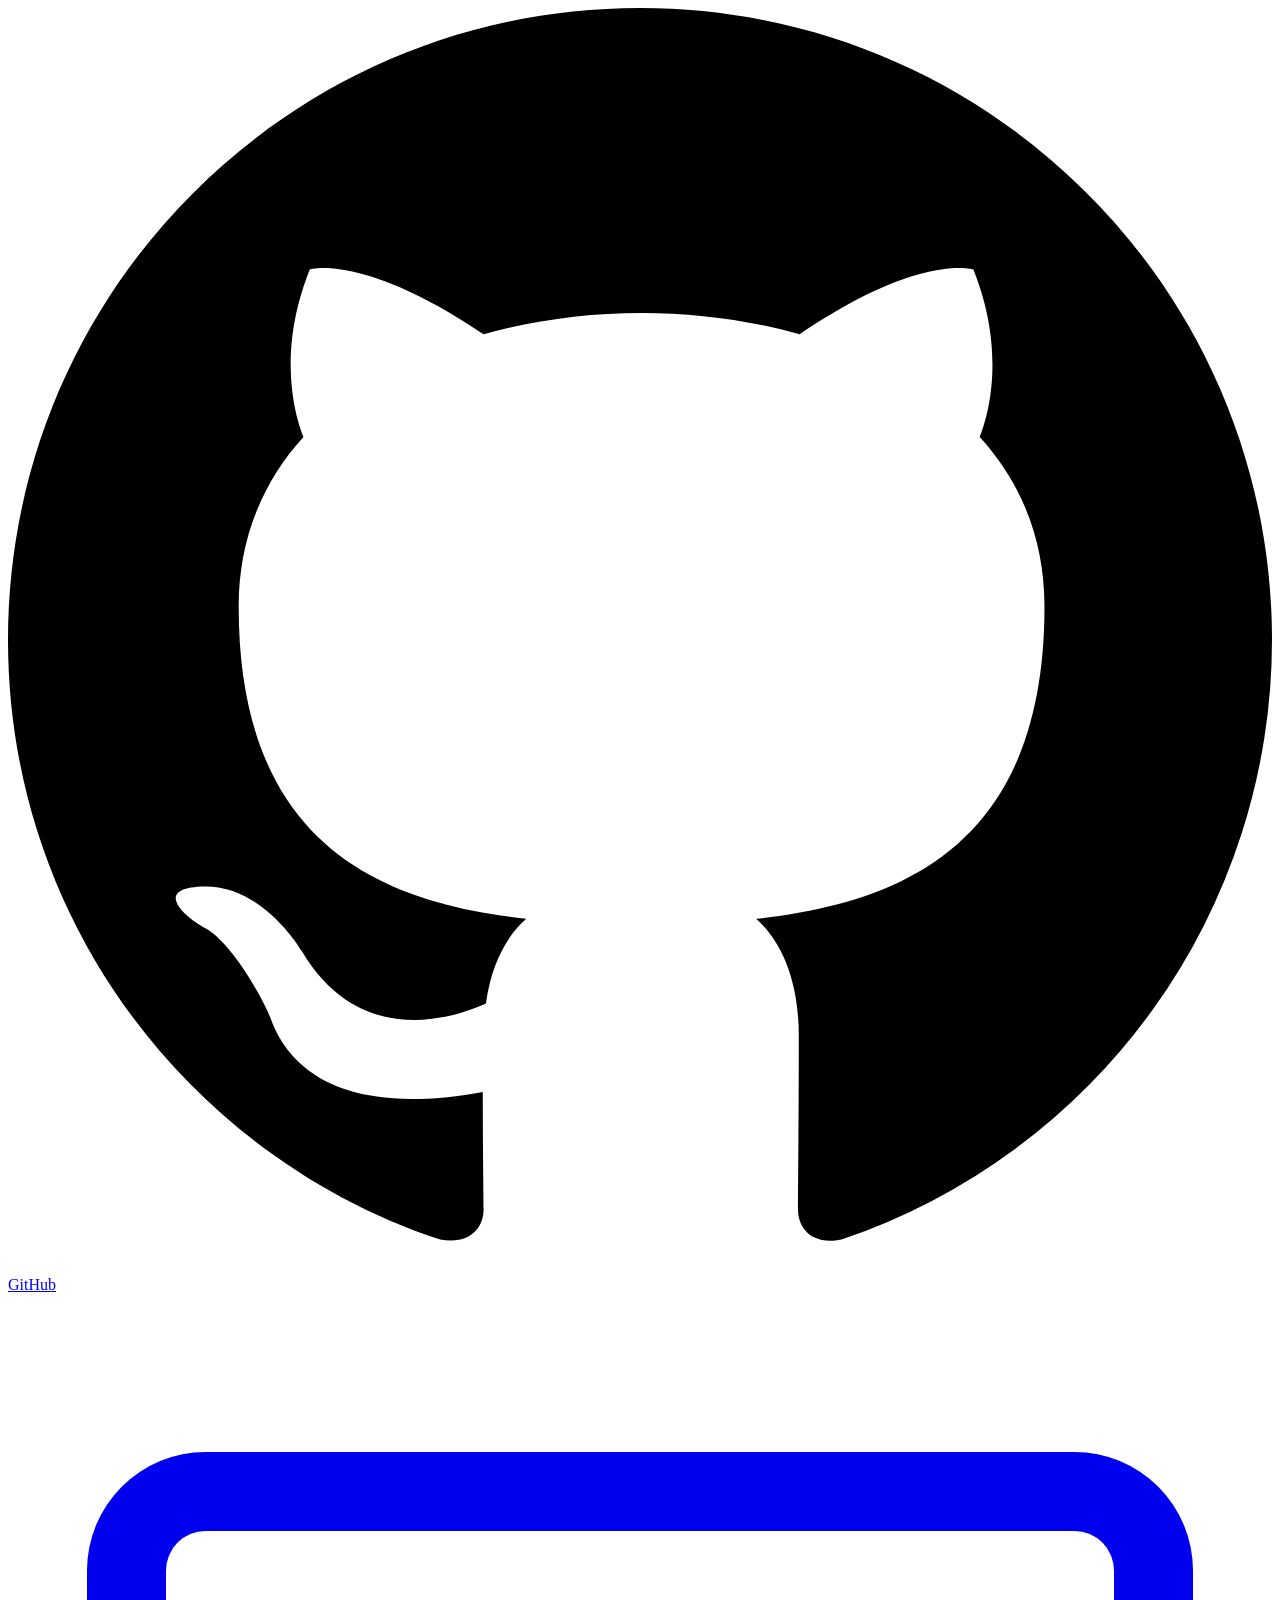
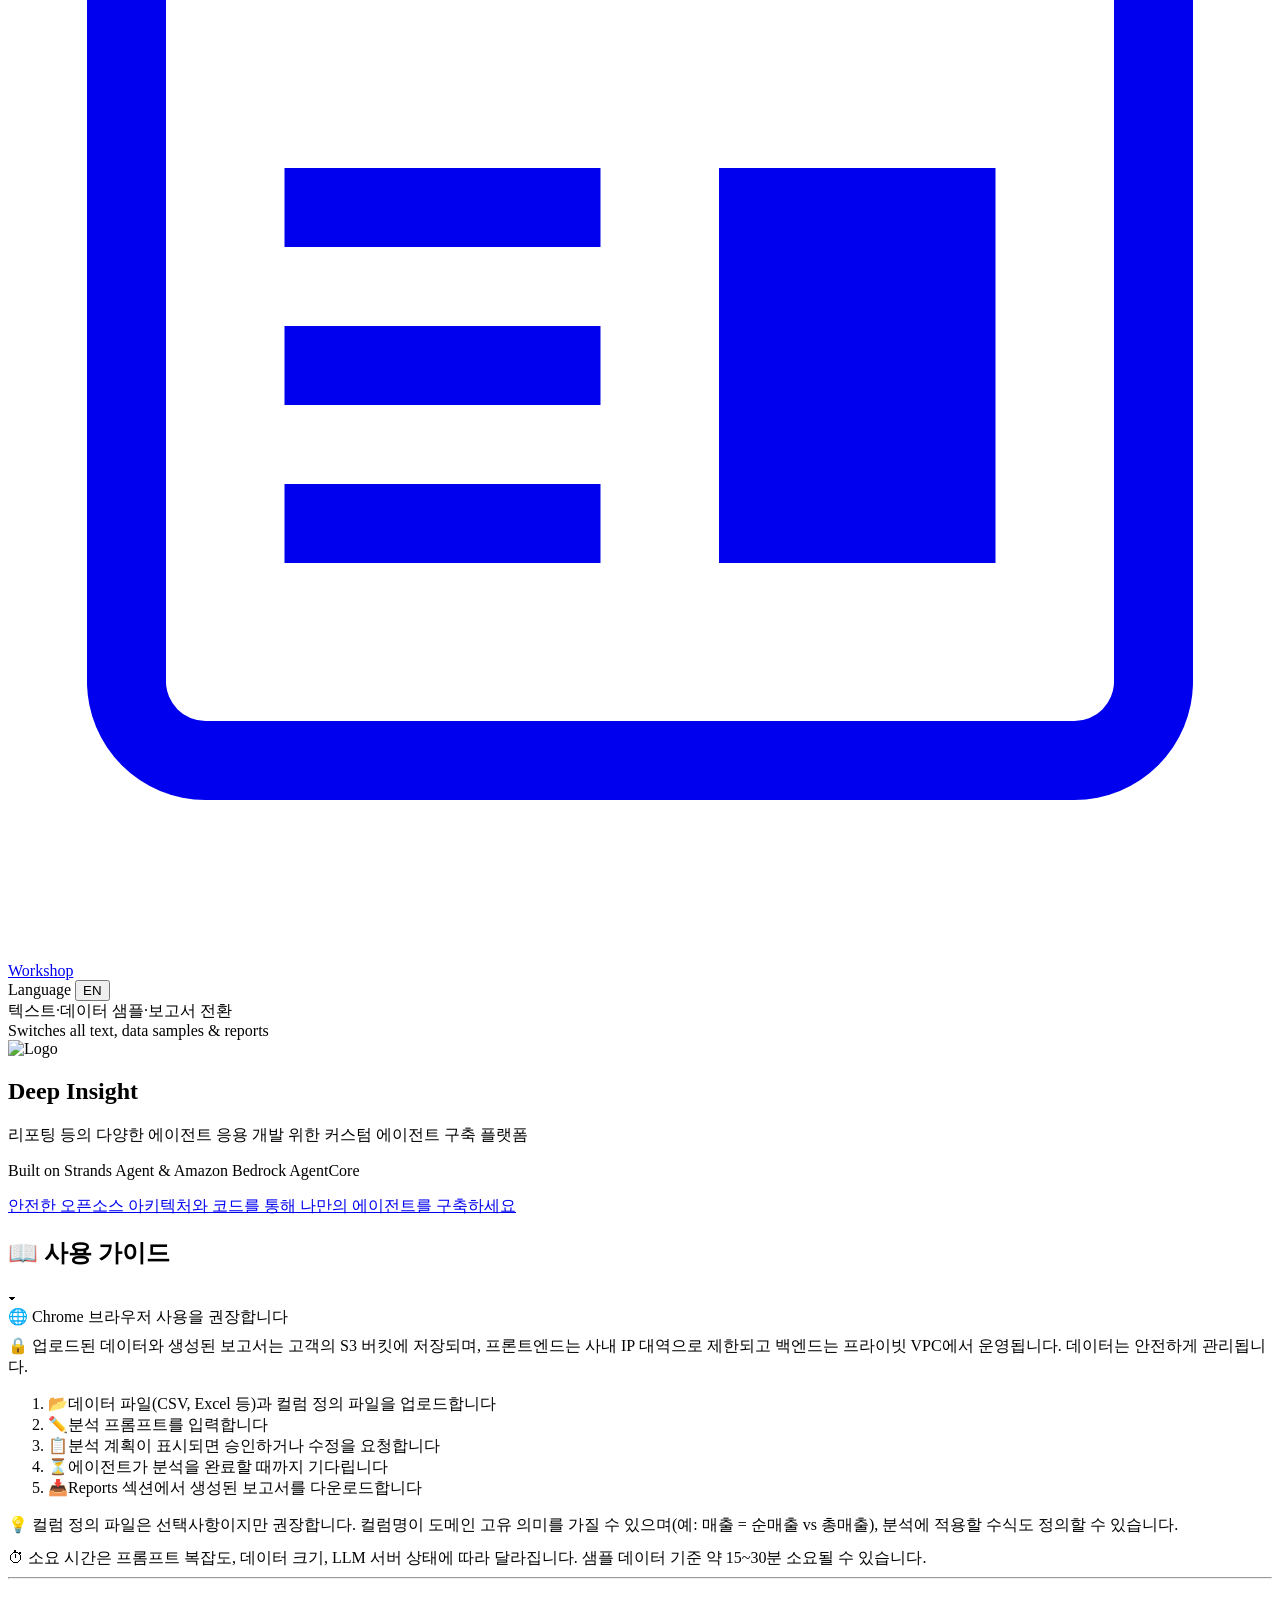
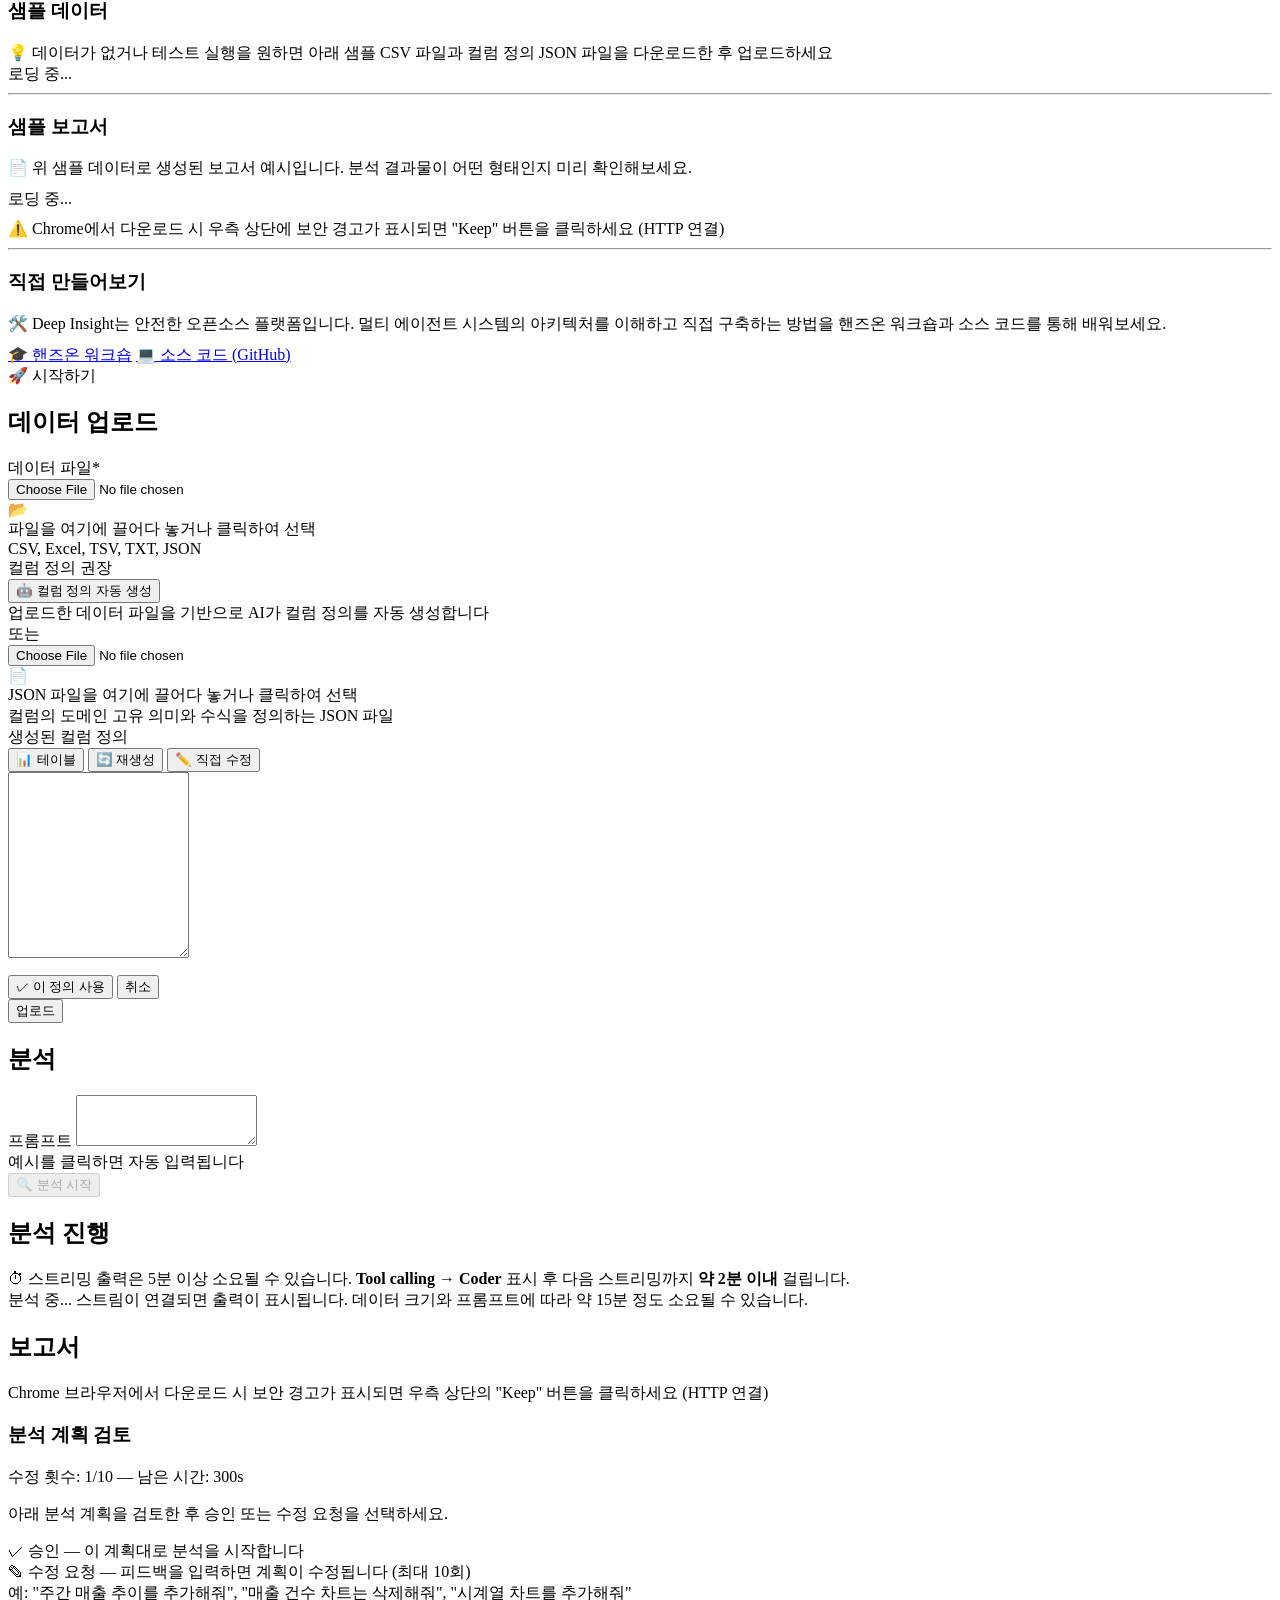
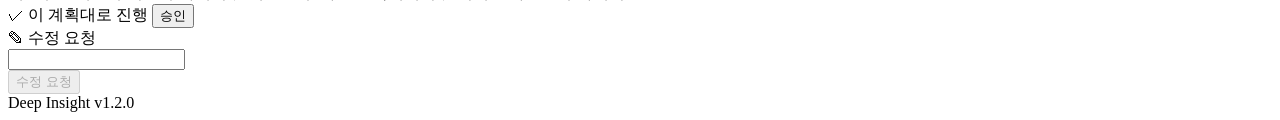
==== commit c4e7a7d7: "[ADD] Auto-generate column definitions from CSV using Bedrock Claude Add a feature that automaticall" ====
--- a/deep-insight-web/static/index.html
+++ b/deep-insight-web/static/index.html
@@ -130,7 +130,17 @@
                 </div>
                 <div class="field">
                     <label for="col-def"><span data-i18n="upload_coldef_label">컬럼 정의</span> <span class="tag-recommended" data-i18n="upload_coldef_tag">권장</span></label>
-                    <div class="drop-zone drop-zone-sm" id="drop-zone-coldef">
+                    <div id="selected-coldef" class="hidden"></div>
+                    <!-- Auto-generate (Primary) — shown when data file selected, no coldef -->
+                    <div id="coldef-autogen-area" class="hidden">
+                        <button type="button" id="coldef-autogen-btn" class="btn btn-autogen-primary" data-i18n="coldef_autogen_btn">🤖 컬럼 정의 자동 생성</button>
+                        <div class="coldef-autogen-desc" data-i18n="coldef_autogen_desc">업로드한 데이터 파일을 기반으로 AI가 컬럼 정의를 자동 생성합니다</div>
+                        <div id="coldef-autogen-status" class="hidden"></div>
+                    </div>
+                    <!-- "or" divider — shown when autogen area is visible -->
+                    <div id="coldef-manual-divider" class="autogen-divider hidden"><span data-i18n="coldef_or">또는</span></div>
+                    <!-- Manual upload (Secondary) -->
+                    <div class="drop-zone drop-zone-sm drop-zone-secondary" id="drop-zone-coldef">
                         <input type="file" id="col-def" accept=".json">
                         <div class="drop-zone-icon">📄</div>
                         <div class="drop-zone-text">
@@ -138,7 +148,24 @@
                         </div>
                         <div class="drop-zone-hint" data-i18n="upload_coldef_hint">컬럼의 도메인 고유 의미와 수식을 정의하는 JSON 파일</div>
                     </div>
-                    <div id="selected-coldef" class="hidden"></div>
+                    <!-- Review panel for generated column definitions -->
+                    <div id="coldef-review-panel" class="hidden coldef-review-panel">
+                        <div class="coldef-review-header">
+                            <span class="coldef-review-title" data-i18n="coldef_review_title">생성된 컬럼 정의</span>
+                            <div class="coldef-review-actions-top">
+                                <button type="button" id="coldef-view-toggle-btn" class="btn btn-sm btn-outline btn-view-active" data-i18n="coldef_view_table">📊 테이블</button>
+                                <button type="button" id="coldef-regen-btn" class="btn btn-sm btn-outline" data-i18n="coldef_regen_btn">🔄 재생성</button>
+                                <button type="button" id="coldef-edit-toggle-btn" class="btn btn-sm btn-outline" data-i18n="coldef_edit_btn">✏️ 직접 수정</button>
+                            </div>
+                        </div>
+                        <div id="coldef-review-table" class="coldef-review-table"></div>
+                        <textarea id="coldef-review-editor" class="coldef-review-editor hidden" rows="12"></textarea>
+                        <pre id="coldef-review-preview" class="coldef-review-preview hidden"></pre>
+                        <div class="coldef-review-actions">
+                            <button type="button" id="coldef-confirm-btn" class="btn btn-green" data-i18n="coldef_confirm_btn">✓ 이 정의 사용</button>
+                            <button type="button" id="coldef-cancel-btn" class="btn btn-sm btn-outline" data-i18n="coldef_cancel_btn">취소</button>
+                        </div>
+                    </div>
                 </div>
                 <button type="submit" id="upload-btn" class="btn btn-primary" data-i18n="upload_btn">업로드</button>
             </form>
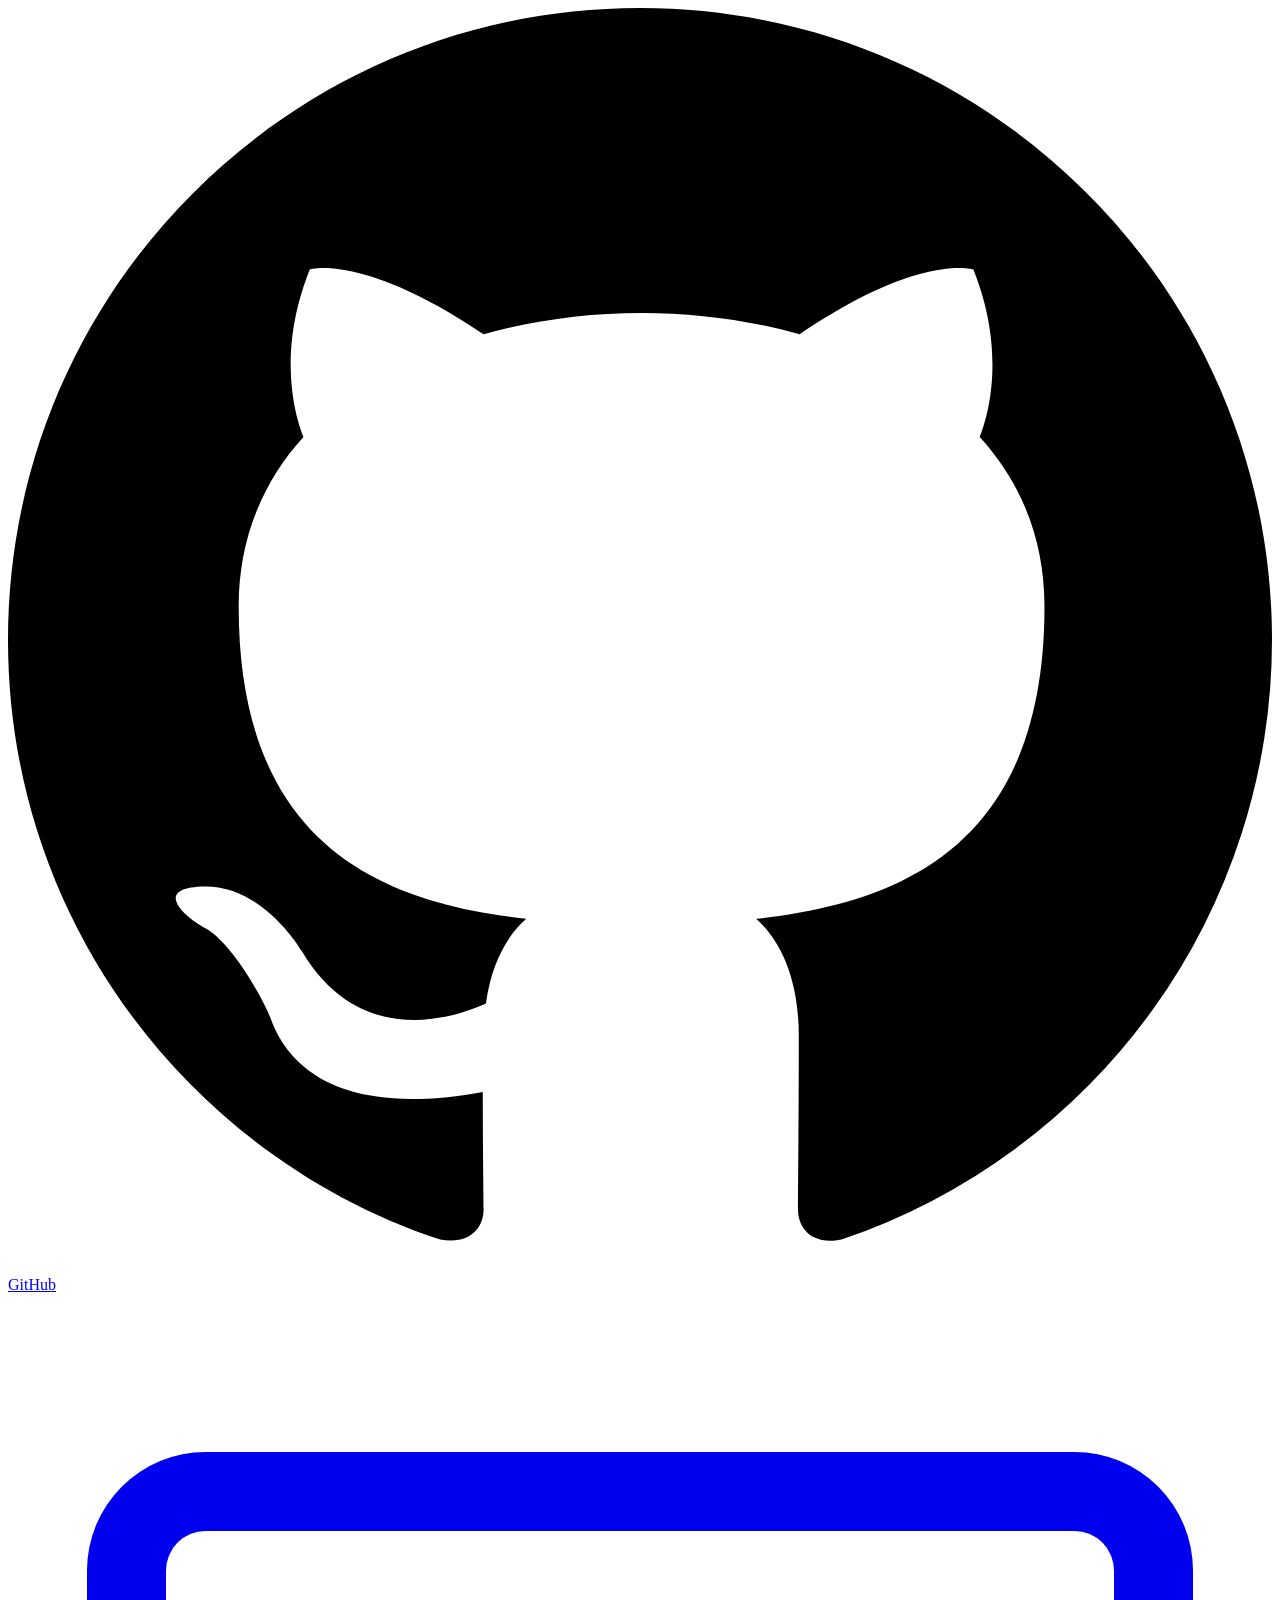
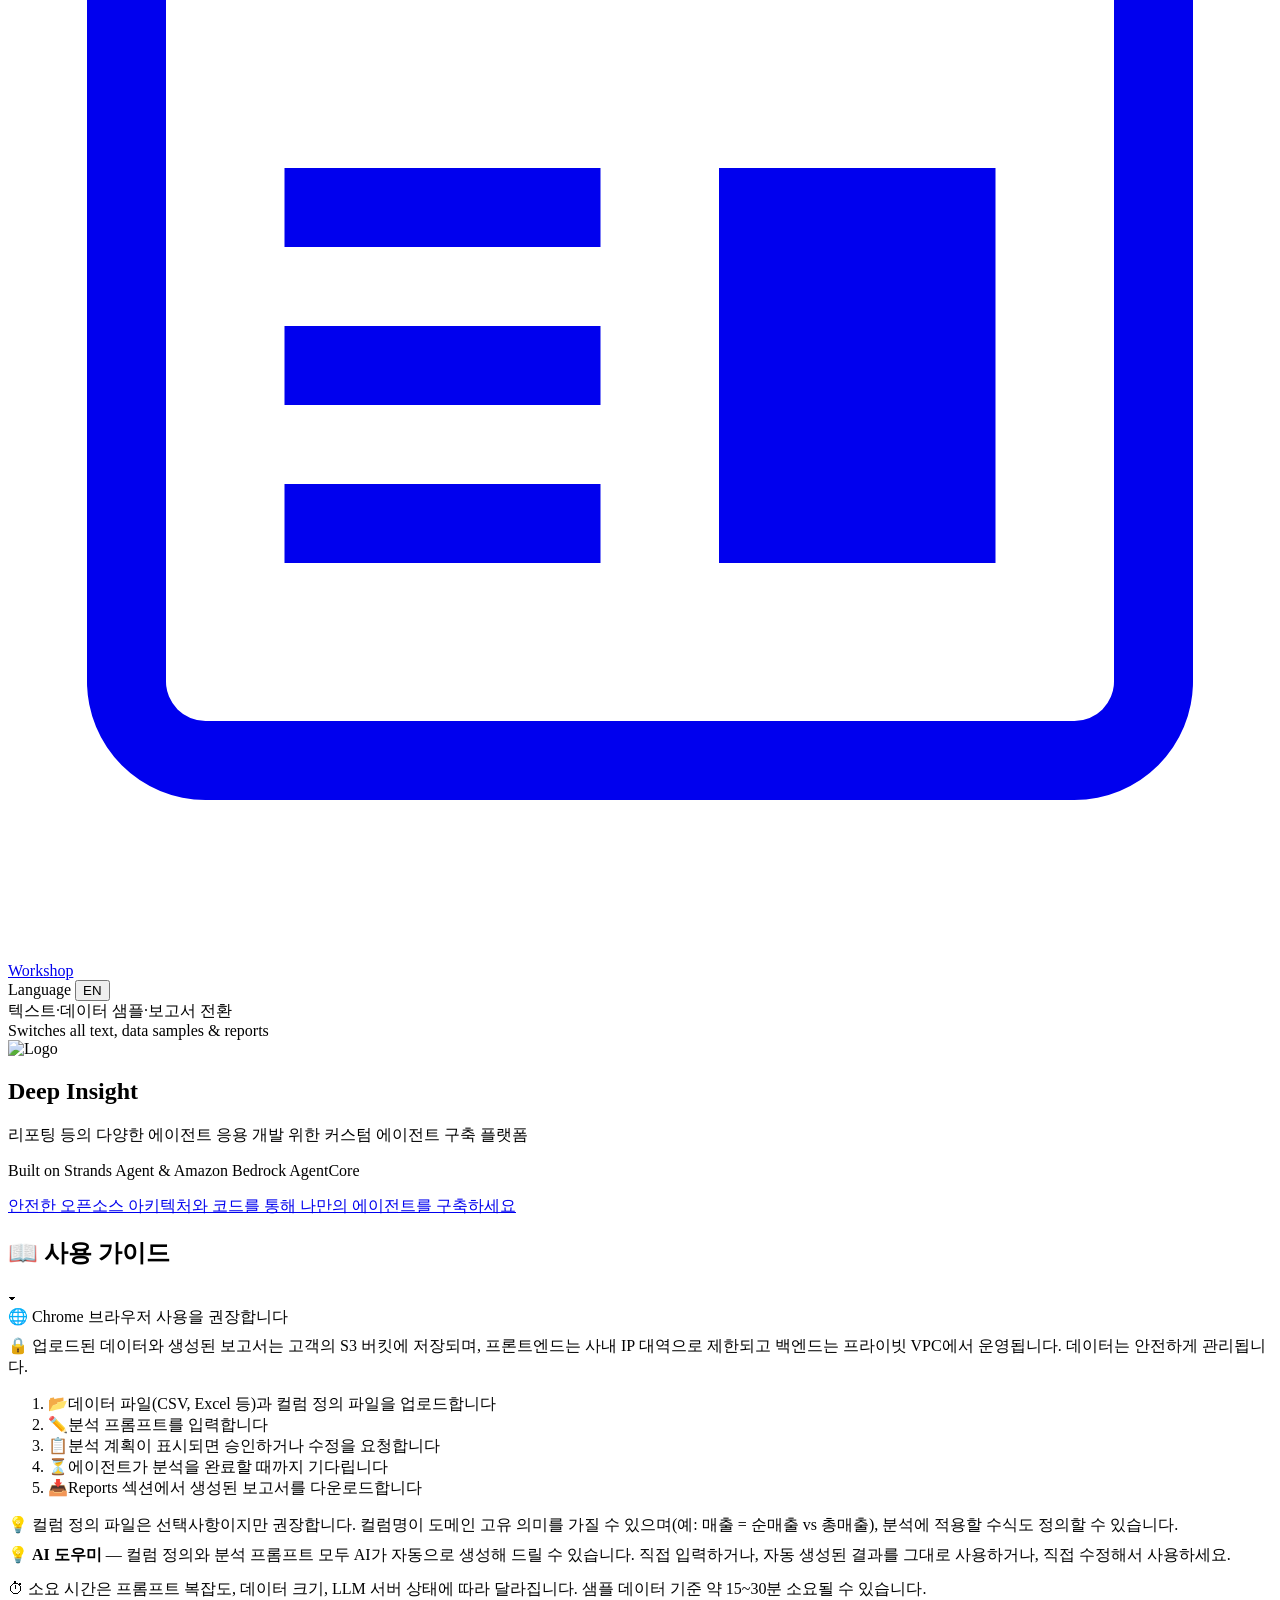
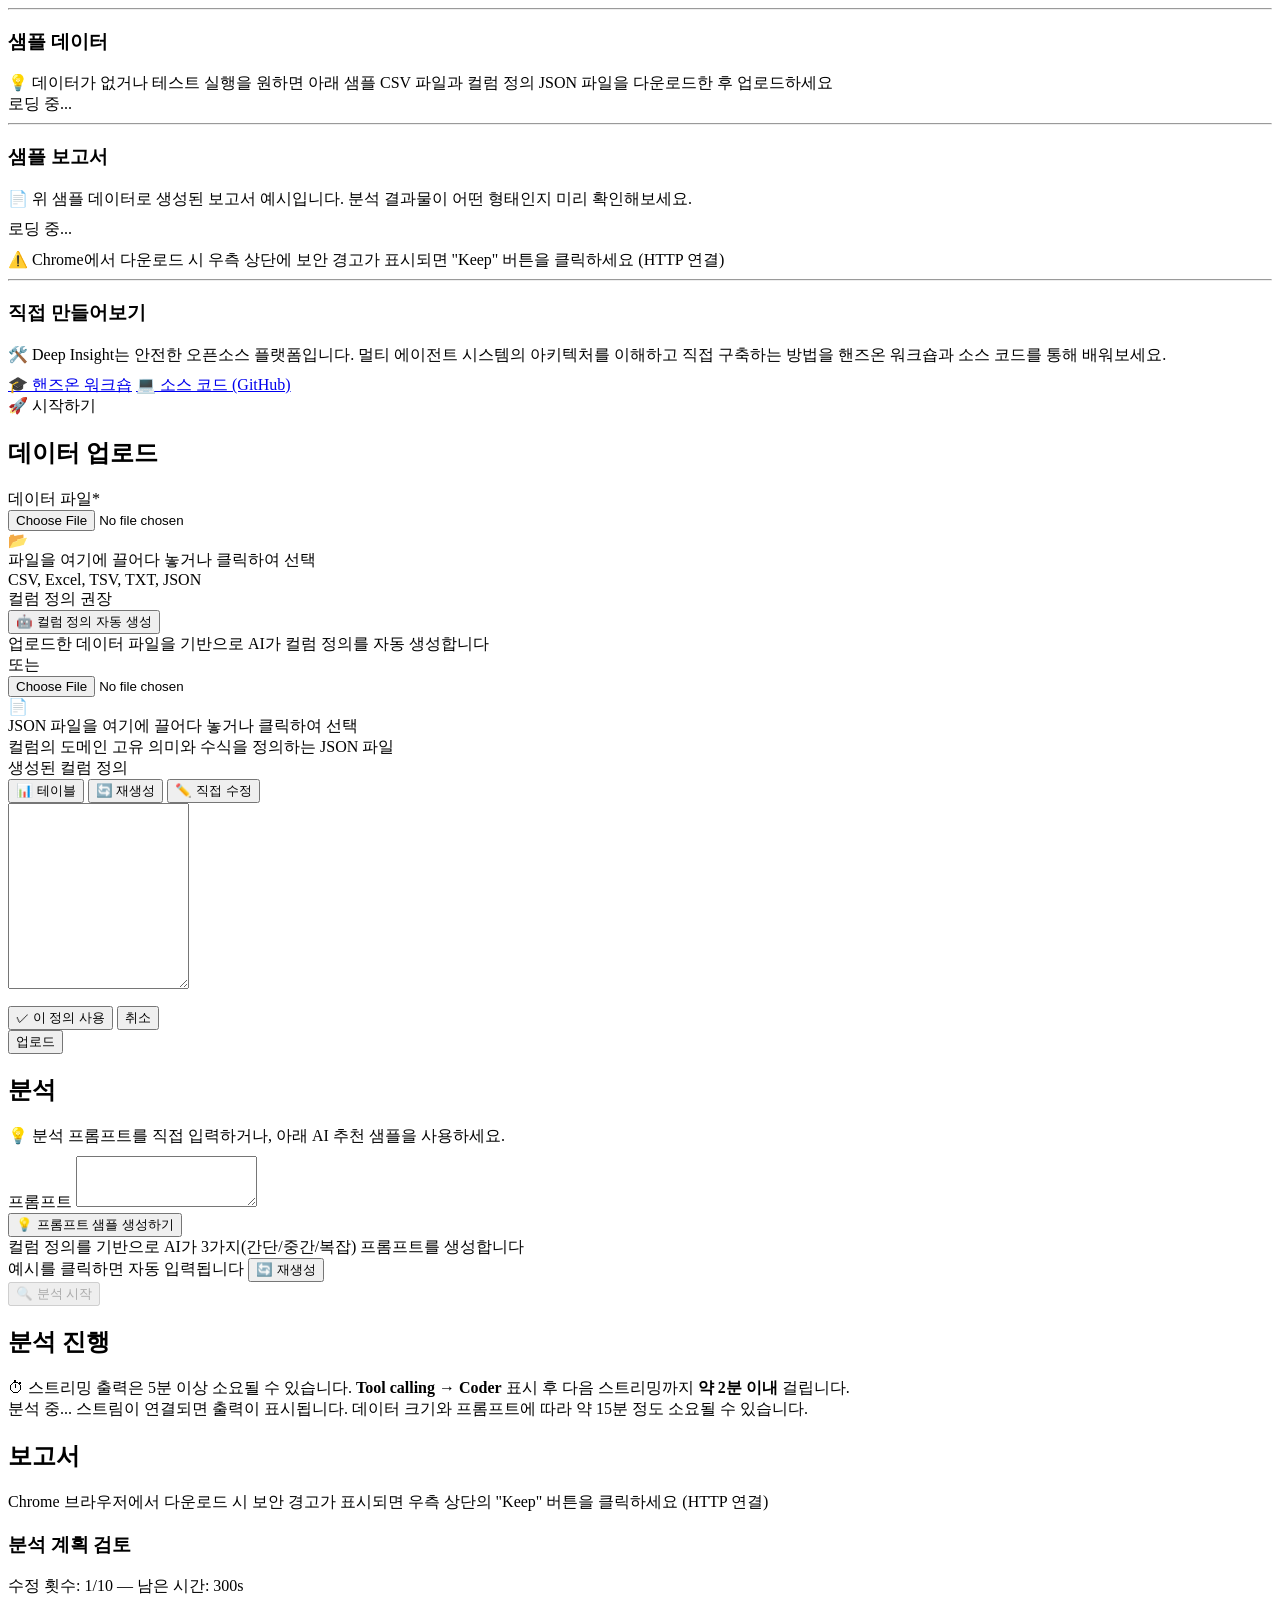
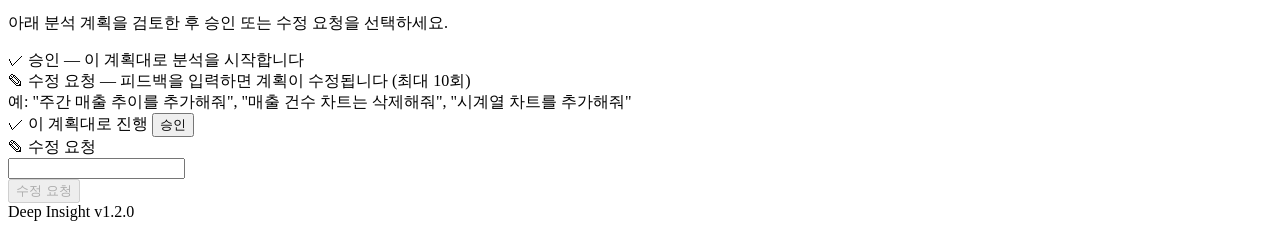
==== commit 8df48c95: "[ADD] Auto-generate sample analysis prompts from column definitions - POST /generate-prompts endpoin" ====
--- a/deep-insight-web/static/index.html
+++ b/deep-insight-web/static/index.html
@@ -68,6 +68,10 @@
                     <span class="callout-icon">💡</span>
                     <span data-i18n="guide_coldef_tip">컬럼 정의 파일은 선택사항이지만 권장합니다. 컬럼명이 도메인 고유 의미를 가질 수 있으며(예: 매출 = 순매출 vs 총매출), 분석에 적용할 수식도 정의할 수 있습니다.</span>
                 </div>
+                <div class="callout callout-blue" style="margin-top:0.6rem;margin-bottom:0.2rem">
+                    <span class="callout-icon">💡</span>
+                    <span><strong data-i18n="guide_ai_helpers_title">AI 도우미</strong> — <span data-i18n="guide_ai_helpers_desc">컬럼 정의와 분석 프롬프트 모두 AI가 자동으로 생성해 드릴 수 있습니다. 직접 입력하거나, 자동 생성된 결과를 그대로 사용하거나, 직접 수정해서 사용하세요.</span></span>
+                </div>
                 <div class="callout callout-amber" style="margin-top:0.8rem">
                     <span class="callout-icon">⏱</span>
                     <span data-i18n="guide_time_note">소요 시간은 프롬프트 복잡도, 데이터 크기, LLM 서버 상태에 따라 달라집니다. 샘플 데이터 기준 약 15~30분 소요될 수 있습니다.</span>
@@ -175,13 +179,27 @@
         <!-- Analyze (shown after upload) -->
         <div id="analyze-section" class="card analyze-card hidden">
             <h2 data-i18n="analyze_title">분석</h2>
+            <div class="callout callout-blue" style="margin-bottom:0.6rem">
+                <span class="callout-icon">💡</span>
+                <span data-i18n="analyze_intro">분석 프롬프트를 직접 입력하거나, 아래 AI 추천 샘플을 사용하세요.</span>
+            </div>
             <div class="field">
                 <label for="query" data-i18n="analyze_query_label">프롬프트</label>
                 <textarea id="query" rows="3" data-i18n-placeholder="analyze_placeholder"></textarea>
             </div>
             <!-- Prompt examples (repositioned here) -->
             <div class="prompt-examples-area">
-                <div class="prompt-examples-label" data-i18n="prompt_examples_label">예시를 클릭하면 자동 입력됩니다</div>
+                <!-- Auto-generate (Primary) — shown before first generation -->
+                <div id="prompt-autogen-area">
+                    <button type="button" id="prompt-autogen-btn" class="btn btn-autogen-primary" data-i18n="prompt_autogen_btn">💡 프롬프트 샘플 생성하기</button>
+                    <div class="coldef-autogen-desc" data-i18n="prompt_autogen_desc">컬럼 정의를 기반으로 AI가 3가지(간단/중간/복잡) 프롬프트를 생성합니다</div>
+                </div>
+                <!-- Status div — sibling so it's visible during both initial generation and regen -->
+                <div id="prompt-autogen-status" class="hidden"></div>
+                <div class="prompt-examples-header hidden">
+                    <span class="prompt-examples-label" data-i18n="prompt_examples_label">예시를 클릭하면 자동 입력됩니다</span>
+                    <button type="button" id="prompt-regen-btn" class="btn btn-sm btn-outline" data-i18n="prompt_regen_btn">🔄 재생성</button>
+                </div>
                 <div id="prompt-examples"></div>
             </div>
             <div class="analyze-row">
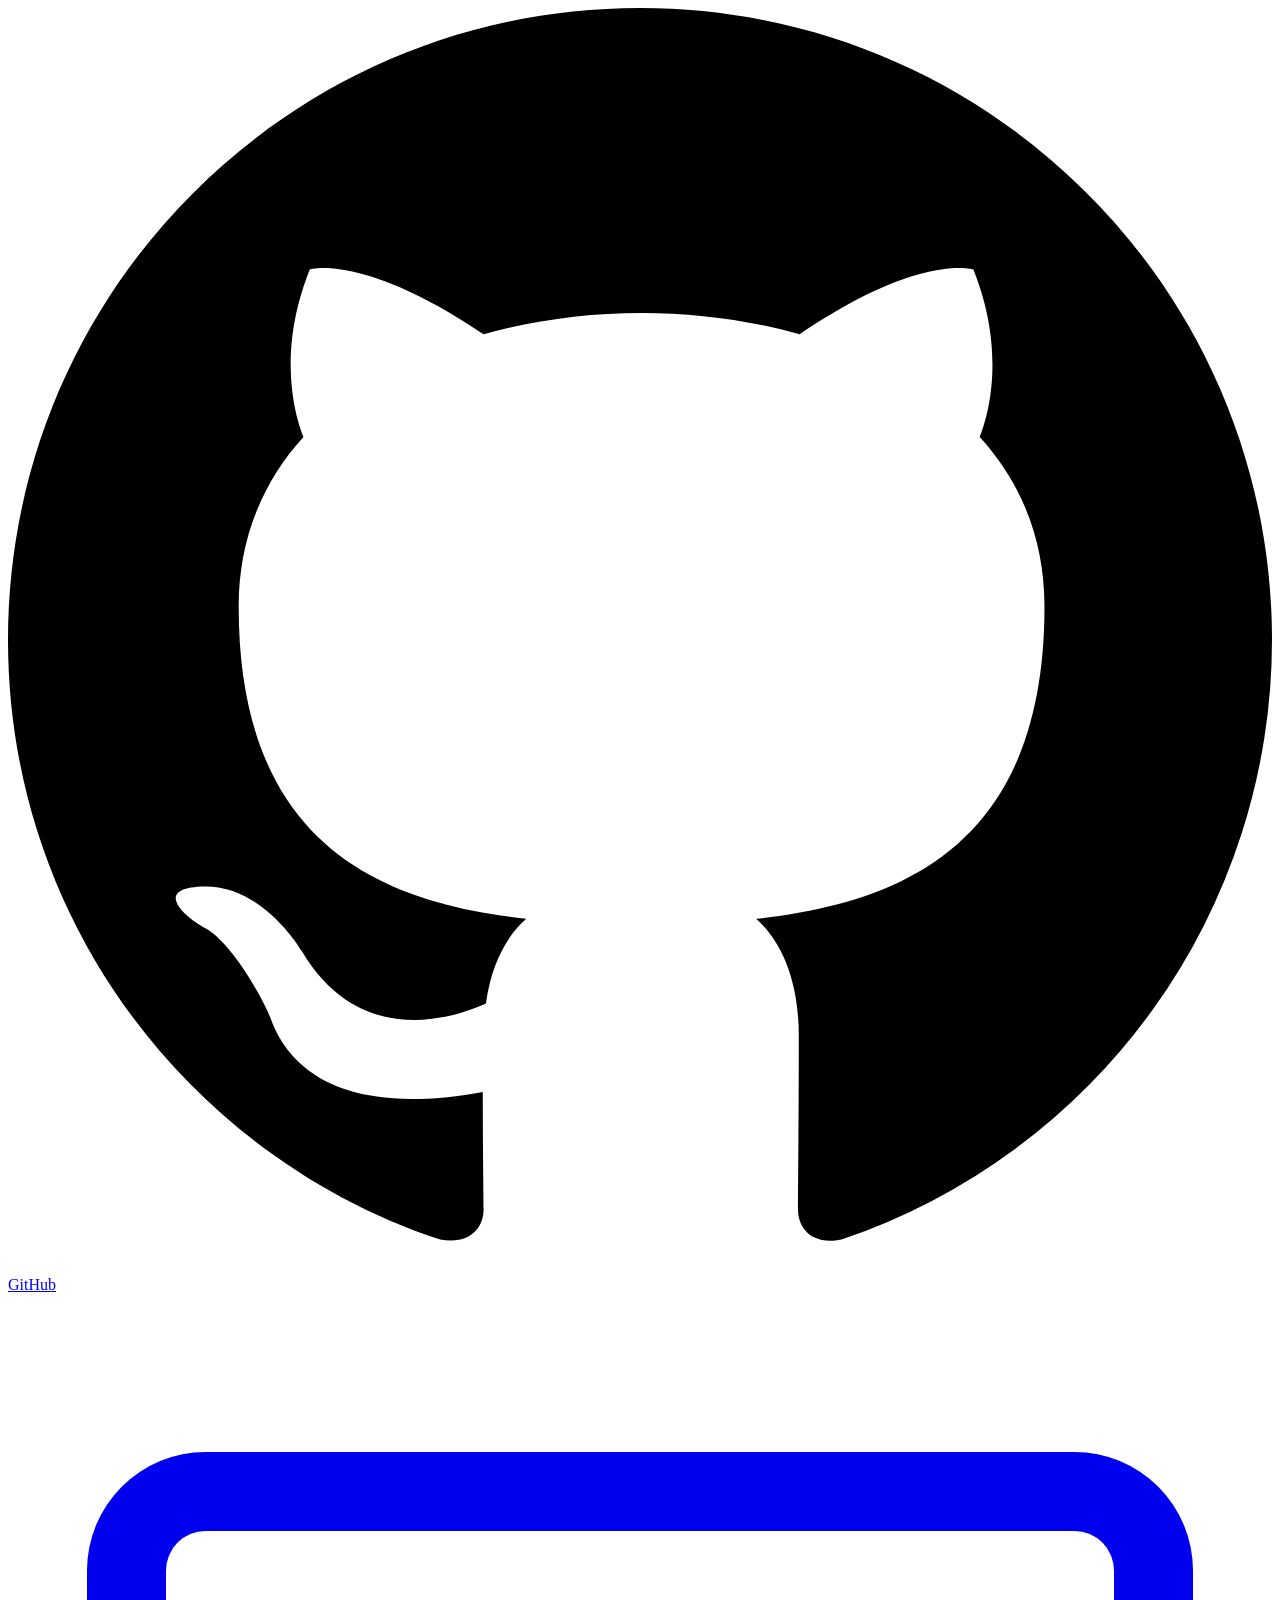
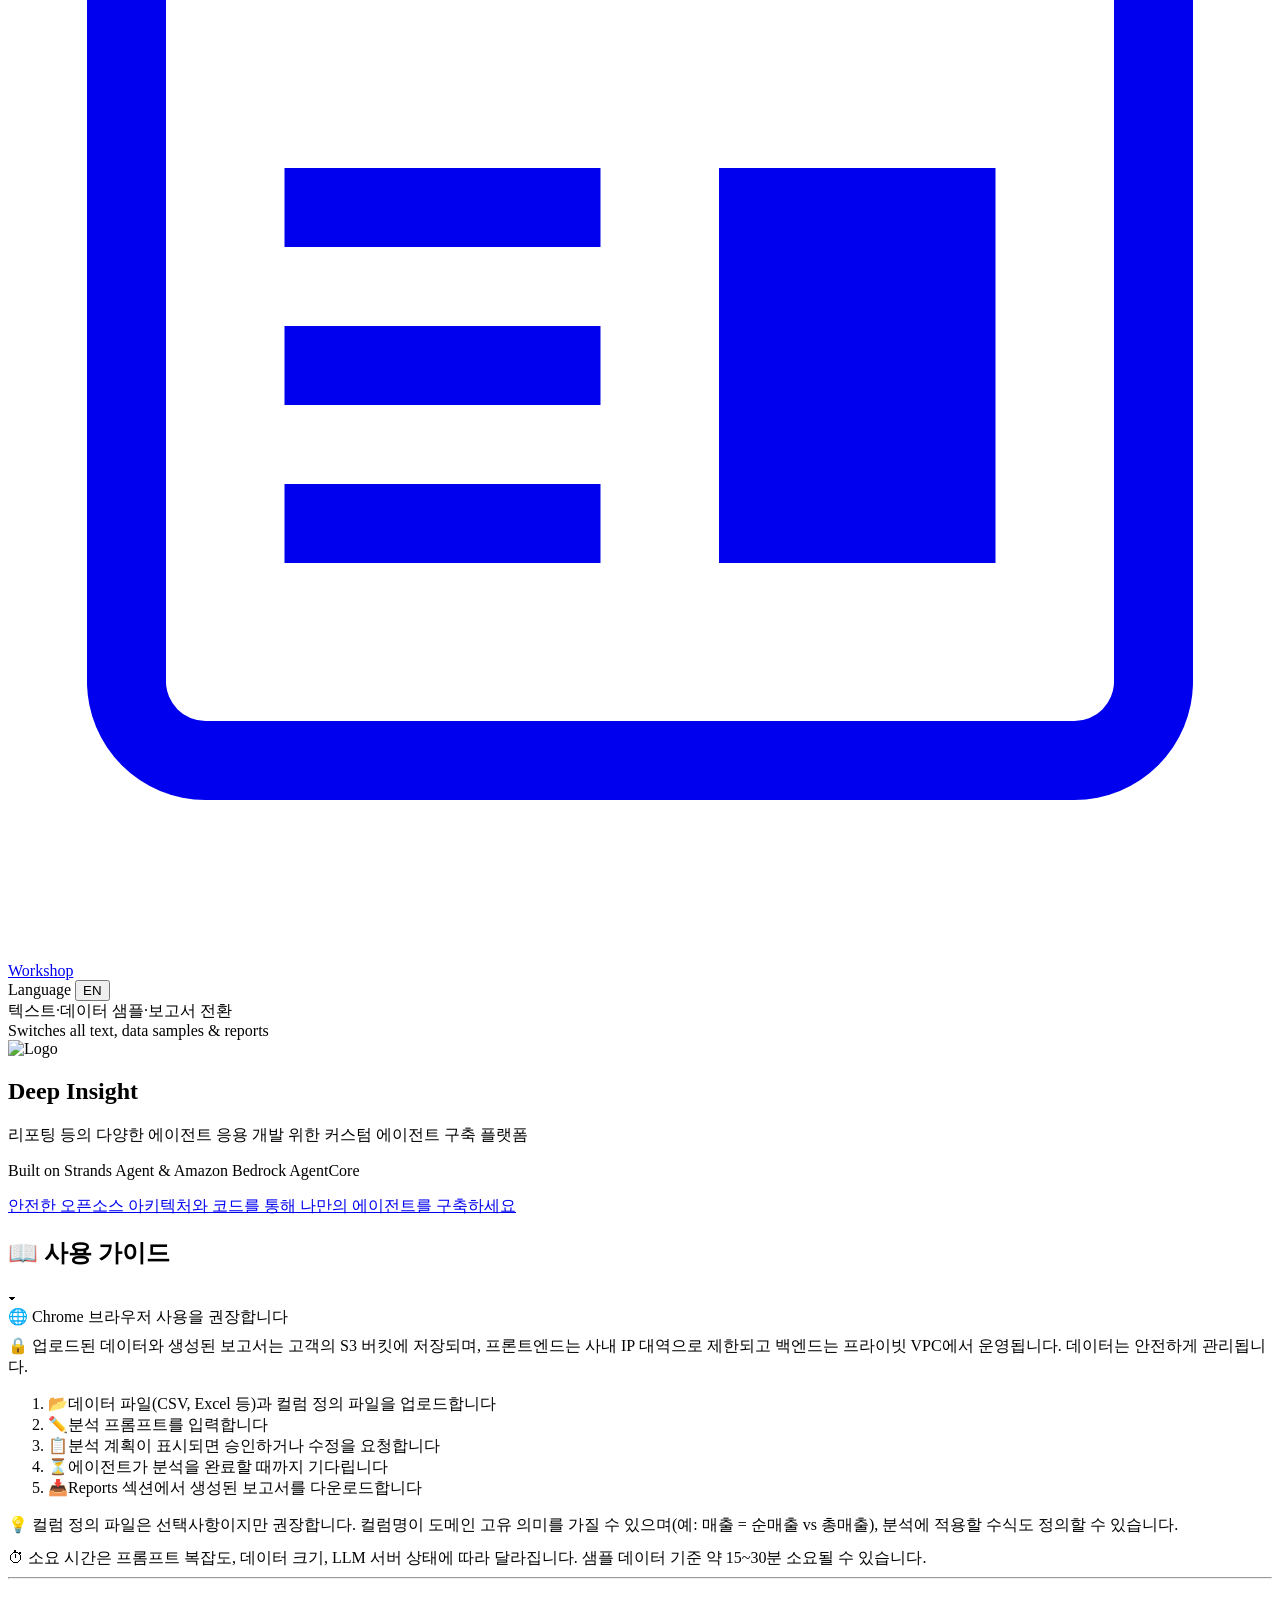
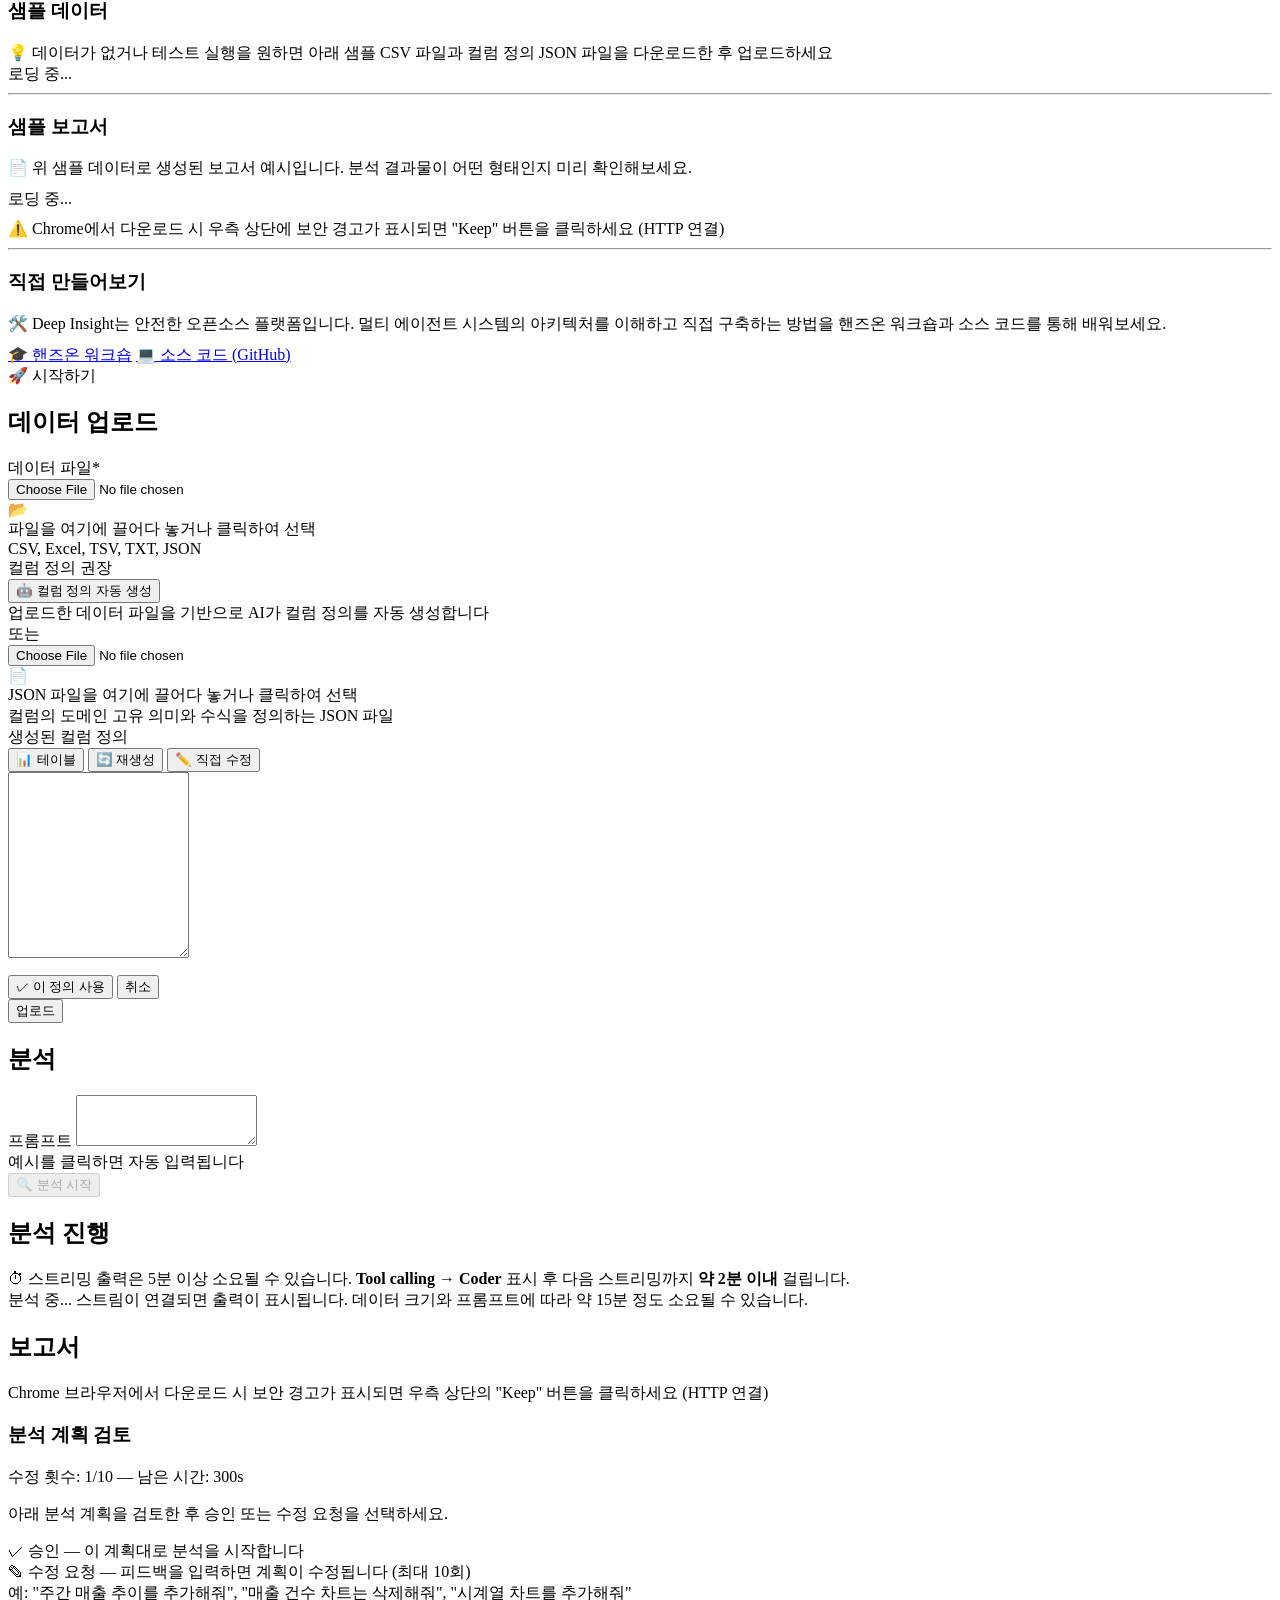
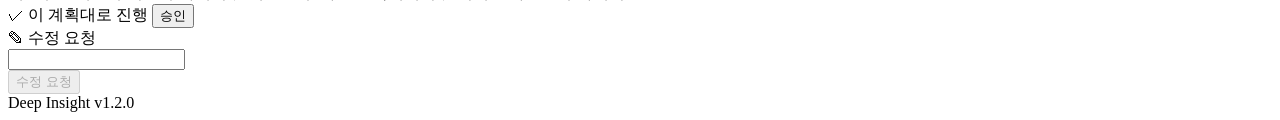
==== commit 497fe91e: "Merge branch 'main' of https://github.com/daeseong-maker/deep-insight" ====
--- a/deep-insight-web/static/index.html
+++ b/deep-insight-web/static/index.html
@@ -68,10 +68,6 @@
                     <span class="callout-icon">💡</span>
                     <span data-i18n="guide_coldef_tip">컬럼 정의 파일은 선택사항이지만 권장합니다. 컬럼명이 도메인 고유 의미를 가질 수 있으며(예: 매출 = 순매출 vs 총매출), 분석에 적용할 수식도 정의할 수 있습니다.</span>
                 </div>
-                <div class="callout callout-blue" style="margin-top:0.6rem;margin-bottom:0.2rem">
-                    <span class="callout-icon">💡</span>
-                    <span><strong data-i18n="guide_ai_helpers_title">AI 도우미</strong> — <span data-i18n="guide_ai_helpers_desc">컬럼 정의와 분석 프롬프트 모두 AI가 자동으로 생성해 드릴 수 있습니다. 직접 입력하거나, 자동 생성된 결과를 그대로 사용하거나, 직접 수정해서 사용하세요.</span></span>
-                </div>
                 <div class="callout callout-amber" style="margin-top:0.8rem">
                     <span class="callout-icon">⏱</span>
                     <span data-i18n="guide_time_note">소요 시간은 프롬프트 복잡도, 데이터 크기, LLM 서버 상태에 따라 달라집니다. 샘플 데이터 기준 약 15~30분 소요될 수 있습니다.</span>
@@ -179,27 +175,13 @@
         <!-- Analyze (shown after upload) -->
         <div id="analyze-section" class="card analyze-card hidden">
             <h2 data-i18n="analyze_title">분석</h2>
-            <div class="callout callout-blue" style="margin-bottom:0.6rem">
-                <span class="callout-icon">💡</span>
-                <span data-i18n="analyze_intro">분석 프롬프트를 직접 입력하거나, 아래 AI 추천 샘플을 사용하세요.</span>
-            </div>
             <div class="field">
                 <label for="query" data-i18n="analyze_query_label">프롬프트</label>
                 <textarea id="query" rows="3" data-i18n-placeholder="analyze_placeholder"></textarea>
             </div>
             <!-- Prompt examples (repositioned here) -->
             <div class="prompt-examples-area">
-                <!-- Auto-generate (Primary) — shown before first generation -->
-                <div id="prompt-autogen-area">
-                    <button type="button" id="prompt-autogen-btn" class="btn btn-autogen-primary" data-i18n="prompt_autogen_btn">💡 프롬프트 샘플 생성하기</button>
-                    <div class="coldef-autogen-desc" data-i18n="prompt_autogen_desc">컬럼 정의를 기반으로 AI가 3가지(간단/중간/복잡) 프롬프트를 생성합니다</div>
-                </div>
-                <!-- Status div — sibling so it's visible during both initial generation and regen -->
-                <div id="prompt-autogen-status" class="hidden"></div>
-                <div class="prompt-examples-header hidden">
-                    <span class="prompt-examples-label" data-i18n="prompt_examples_label">예시를 클릭하면 자동 입력됩니다</span>
-                    <button type="button" id="prompt-regen-btn" class="btn btn-sm btn-outline" data-i18n="prompt_regen_btn">🔄 재생성</button>
-                </div>
+                <div class="prompt-examples-label" data-i18n="prompt_examples_label">예시를 클릭하면 자동 입력됩니다</div>
                 <div id="prompt-examples"></div>
             </div>
             <div class="analyze-row">
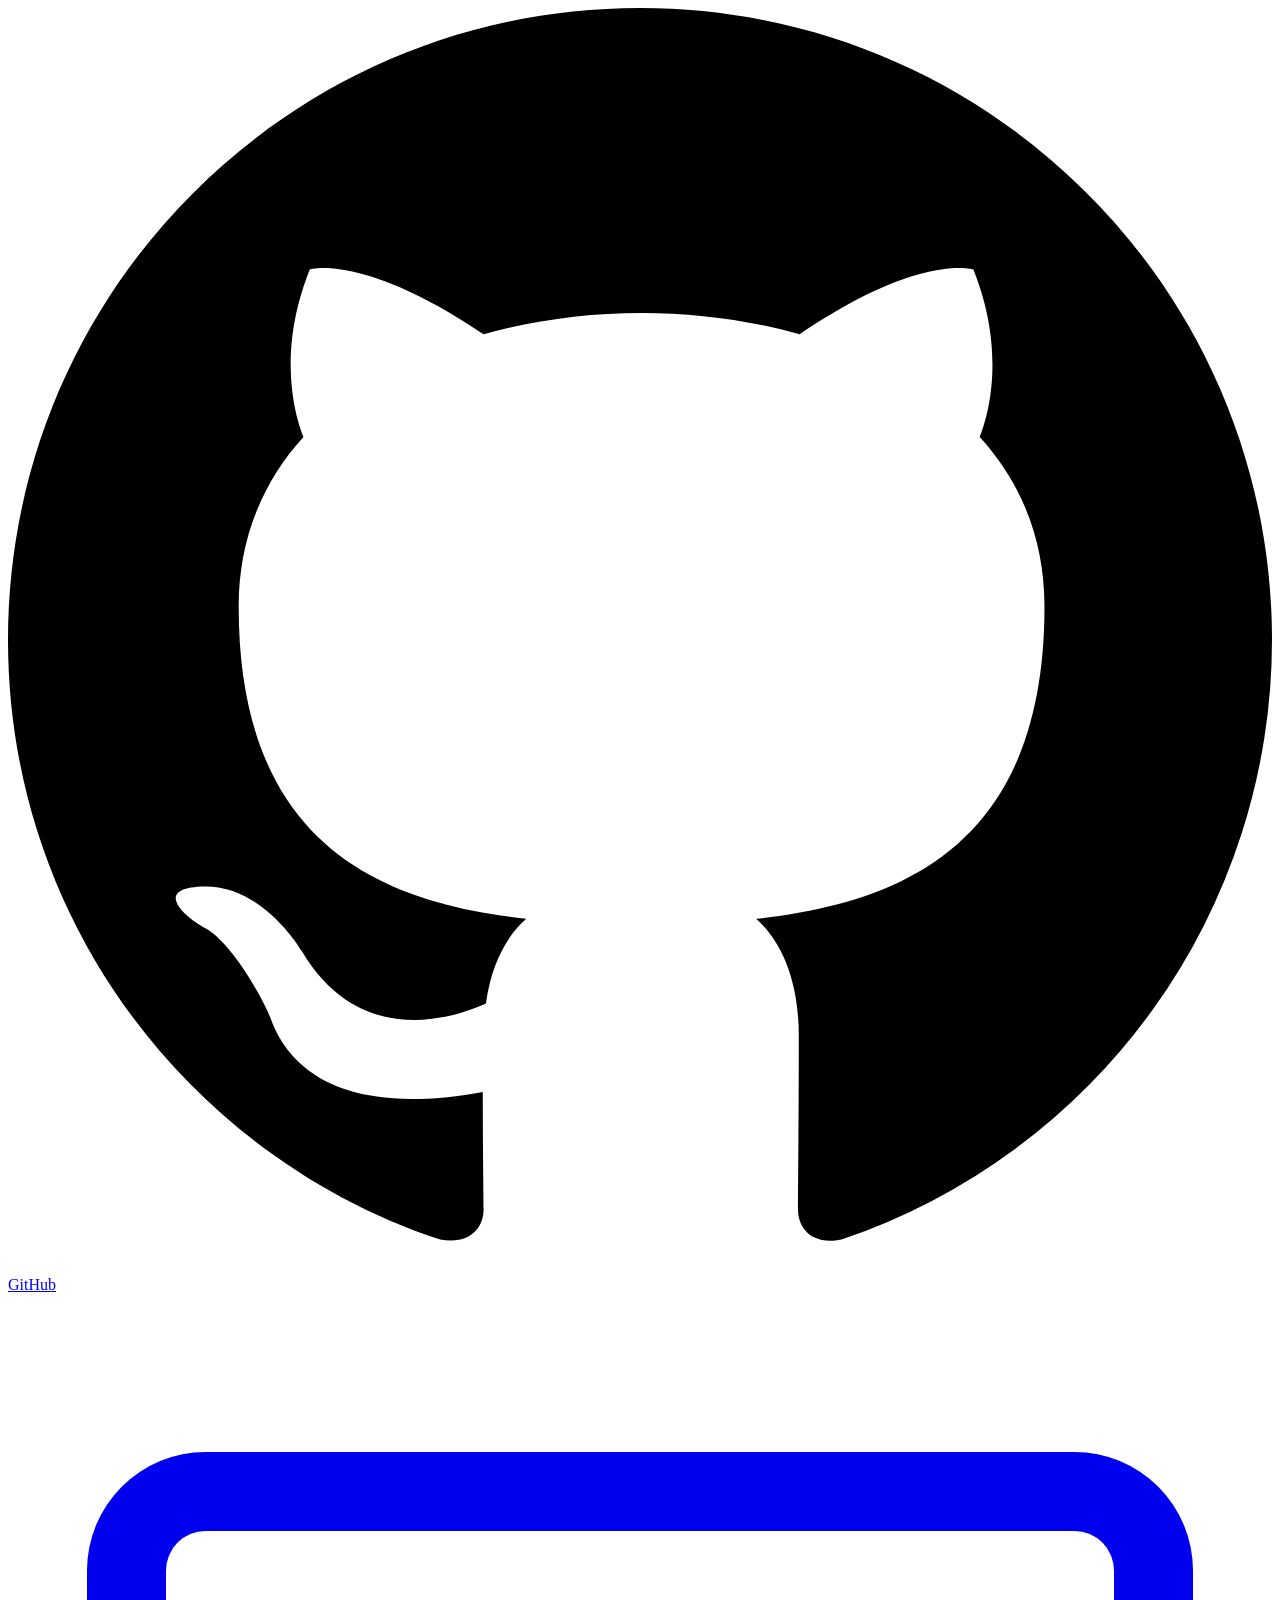
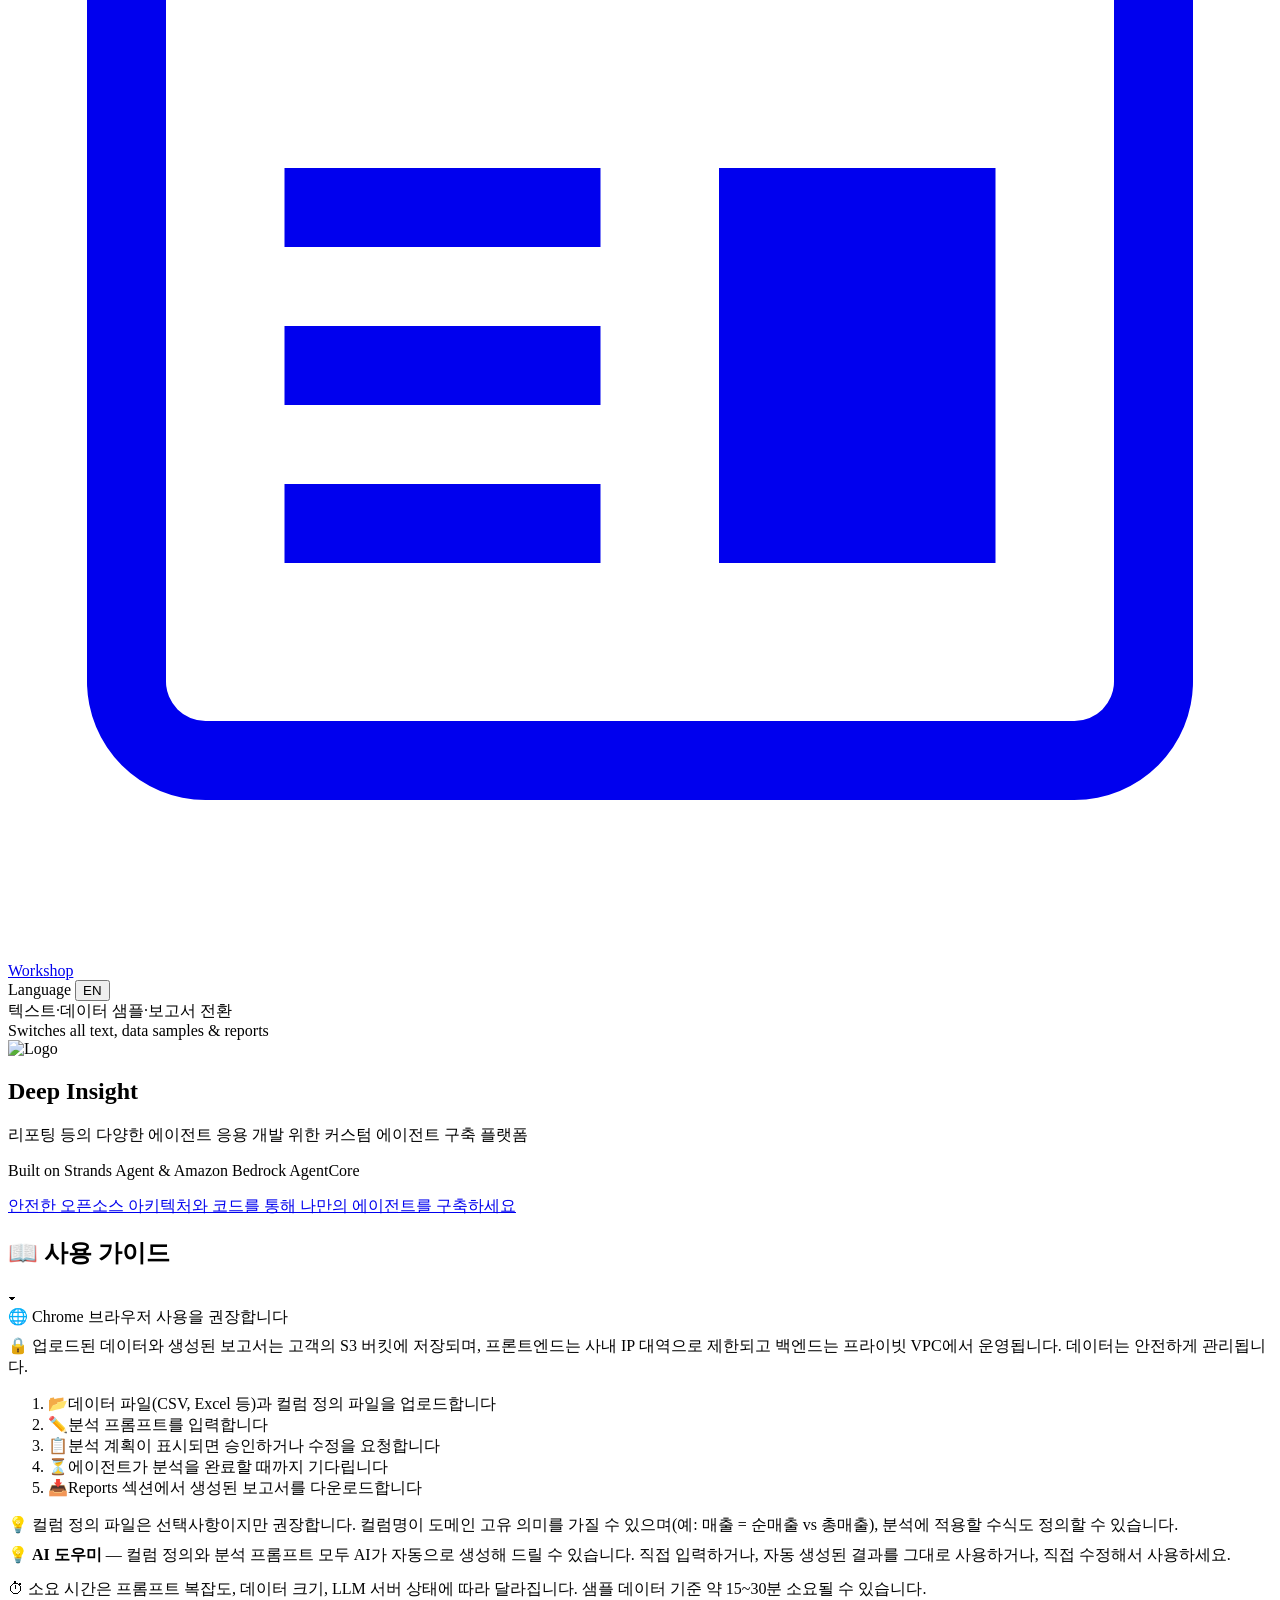
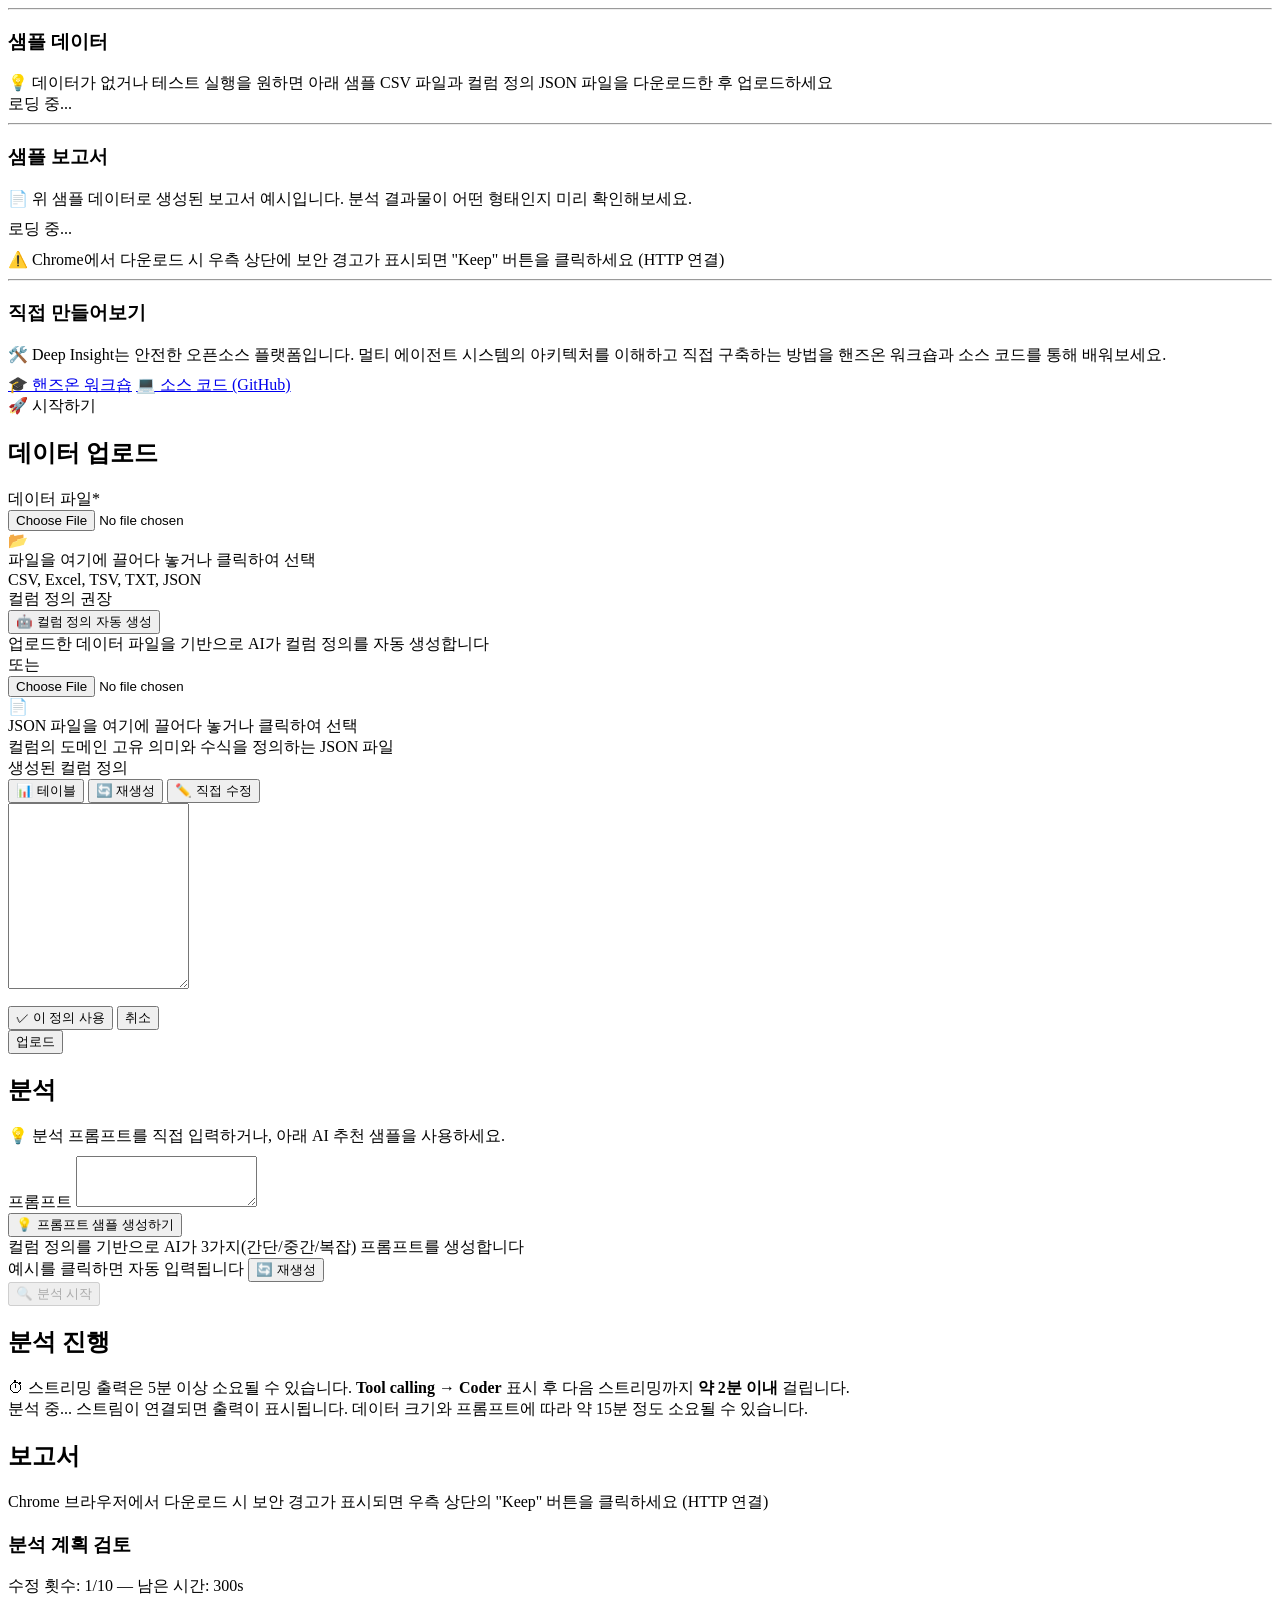
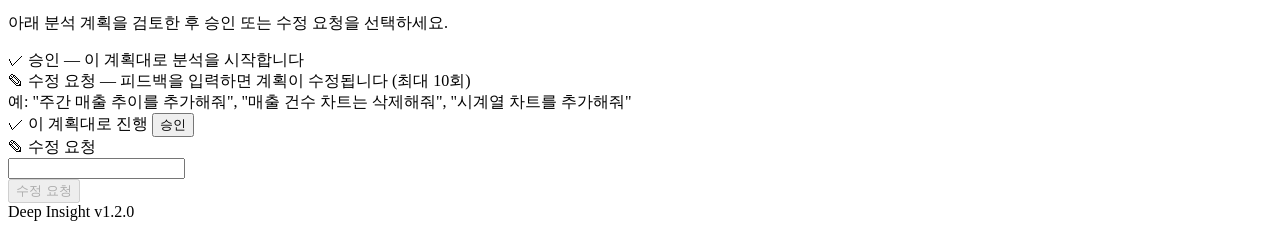
==== commit 93db31ae: "Merge branch 'aws-samples:main' into main" ====
--- a/deep-insight-web/static/index.html
+++ b/deep-insight-web/static/index.html
@@ -68,6 +68,10 @@
                     <span class="callout-icon">💡</span>
                     <span data-i18n="guide_coldef_tip">컬럼 정의 파일은 선택사항이지만 권장합니다. 컬럼명이 도메인 고유 의미를 가질 수 있으며(예: 매출 = 순매출 vs 총매출), 분석에 적용할 수식도 정의할 수 있습니다.</span>
                 </div>
+                <div class="callout callout-blue" style="margin-top:0.6rem;margin-bottom:0.2rem">
+                    <span class="callout-icon">💡</span>
+                    <span><strong data-i18n="guide_ai_helpers_title">AI 도우미</strong> — <span data-i18n="guide_ai_helpers_desc">컬럼 정의와 분석 프롬프트 모두 AI가 자동으로 생성해 드릴 수 있습니다. 직접 입력하거나, 자동 생성된 결과를 그대로 사용하거나, 직접 수정해서 사용하세요.</span></span>
+                </div>
                 <div class="callout callout-amber" style="margin-top:0.8rem">
                     <span class="callout-icon">⏱</span>
                     <span data-i18n="guide_time_note">소요 시간은 프롬프트 복잡도, 데이터 크기, LLM 서버 상태에 따라 달라집니다. 샘플 데이터 기준 약 15~30분 소요될 수 있습니다.</span>
@@ -175,13 +179,27 @@
         <!-- Analyze (shown after upload) -->
         <div id="analyze-section" class="card analyze-card hidden">
             <h2 data-i18n="analyze_title">분석</h2>
+            <div class="callout callout-blue" style="margin-bottom:0.6rem">
+                <span class="callout-icon">💡</span>
+                <span data-i18n="analyze_intro">분석 프롬프트를 직접 입력하거나, 아래 AI 추천 샘플을 사용하세요.</span>
+            </div>
             <div class="field">
                 <label for="query" data-i18n="analyze_query_label">프롬프트</label>
                 <textarea id="query" rows="3" data-i18n-placeholder="analyze_placeholder"></textarea>
             </div>
             <!-- Prompt examples (repositioned here) -->
             <div class="prompt-examples-area">
-                <div class="prompt-examples-label" data-i18n="prompt_examples_label">예시를 클릭하면 자동 입력됩니다</div>
+                <!-- Auto-generate (Primary) — shown before first generation -->
+                <div id="prompt-autogen-area">
+                    <button type="button" id="prompt-autogen-btn" class="btn btn-autogen-primary" data-i18n="prompt_autogen_btn">💡 프롬프트 샘플 생성하기</button>
+                    <div class="coldef-autogen-desc" data-i18n="prompt_autogen_desc">컬럼 정의를 기반으로 AI가 3가지(간단/중간/복잡) 프롬프트를 생성합니다</div>
+                </div>
+                <!-- Status div — sibling so it's visible during both initial generation and regen -->
+                <div id="prompt-autogen-status" class="hidden"></div>
+                <div class="prompt-examples-header hidden">
+                    <span class="prompt-examples-label" data-i18n="prompt_examples_label">예시를 클릭하면 자동 입력됩니다</span>
+                    <button type="button" id="prompt-regen-btn" class="btn btn-sm btn-outline" data-i18n="prompt_regen_btn">🔄 재생성</button>
+                </div>
                 <div id="prompt-examples"></div>
             </div>
             <div class="analyze-row">
